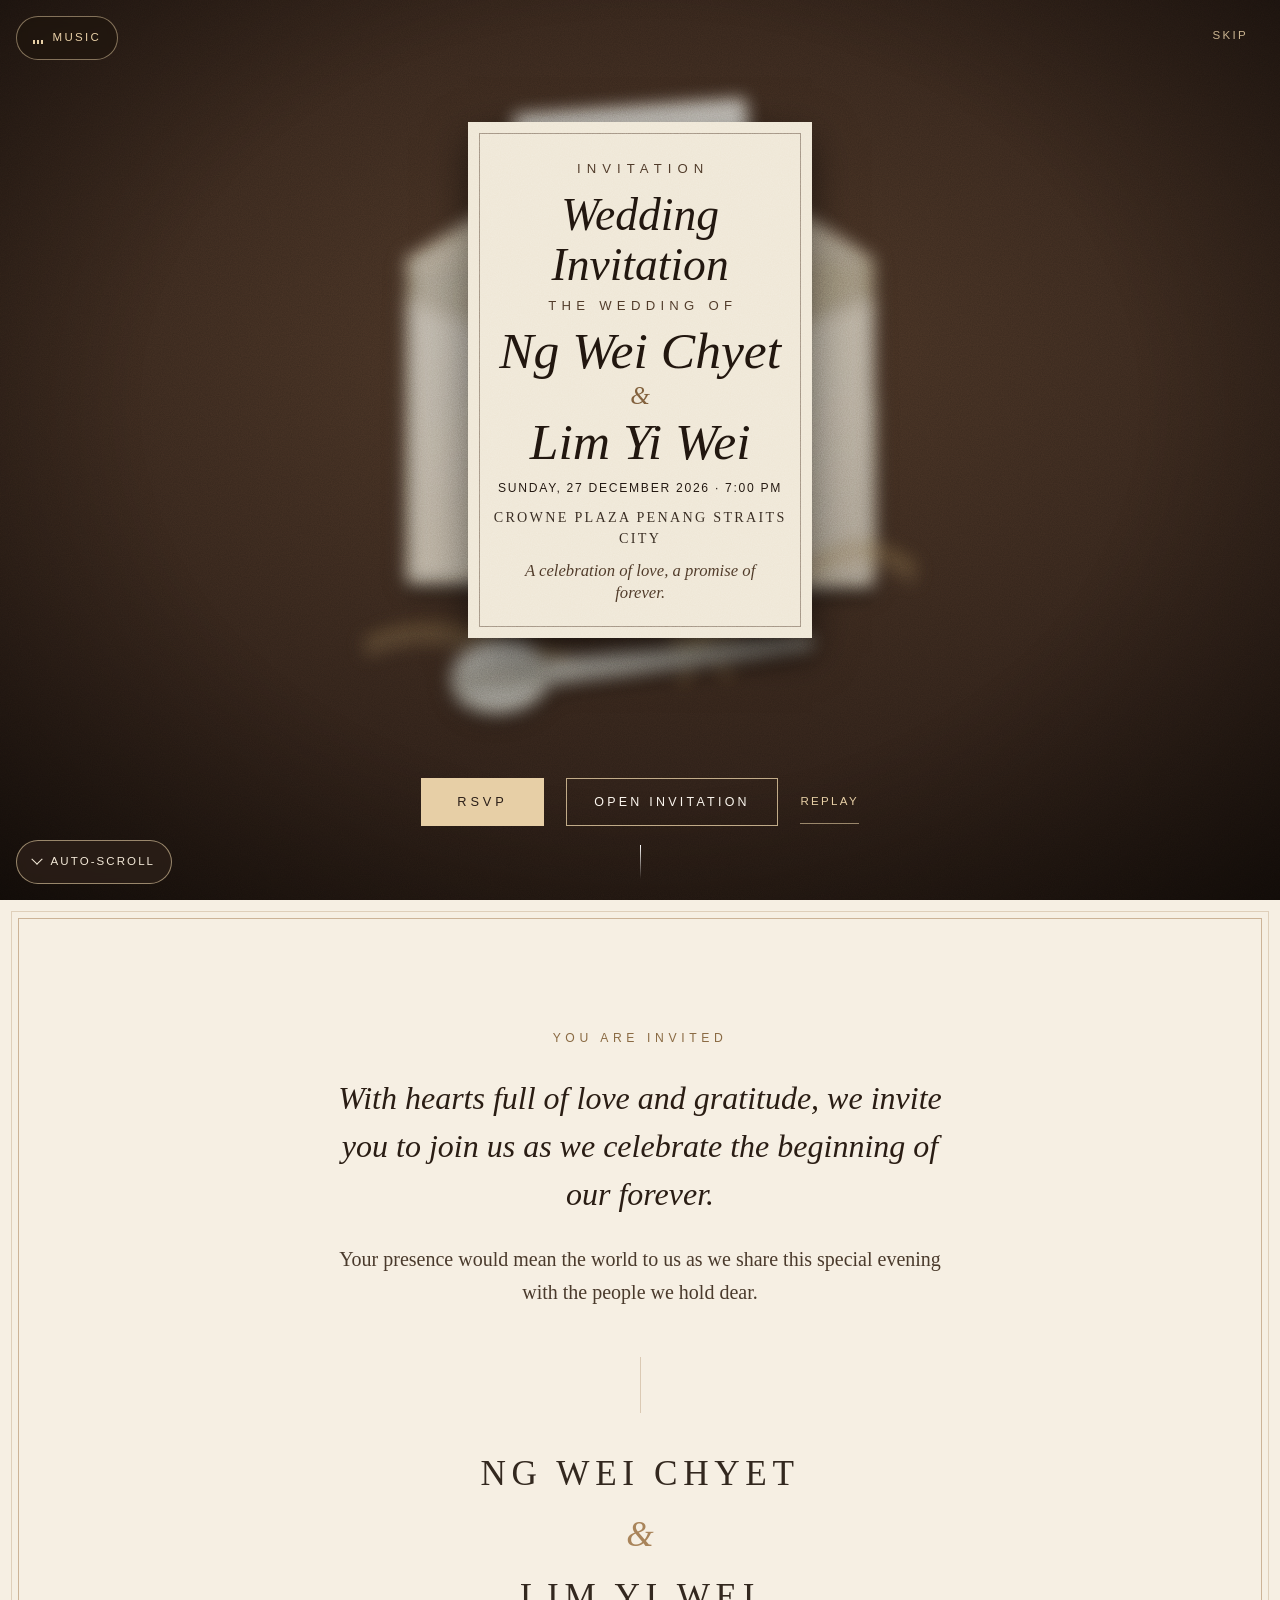
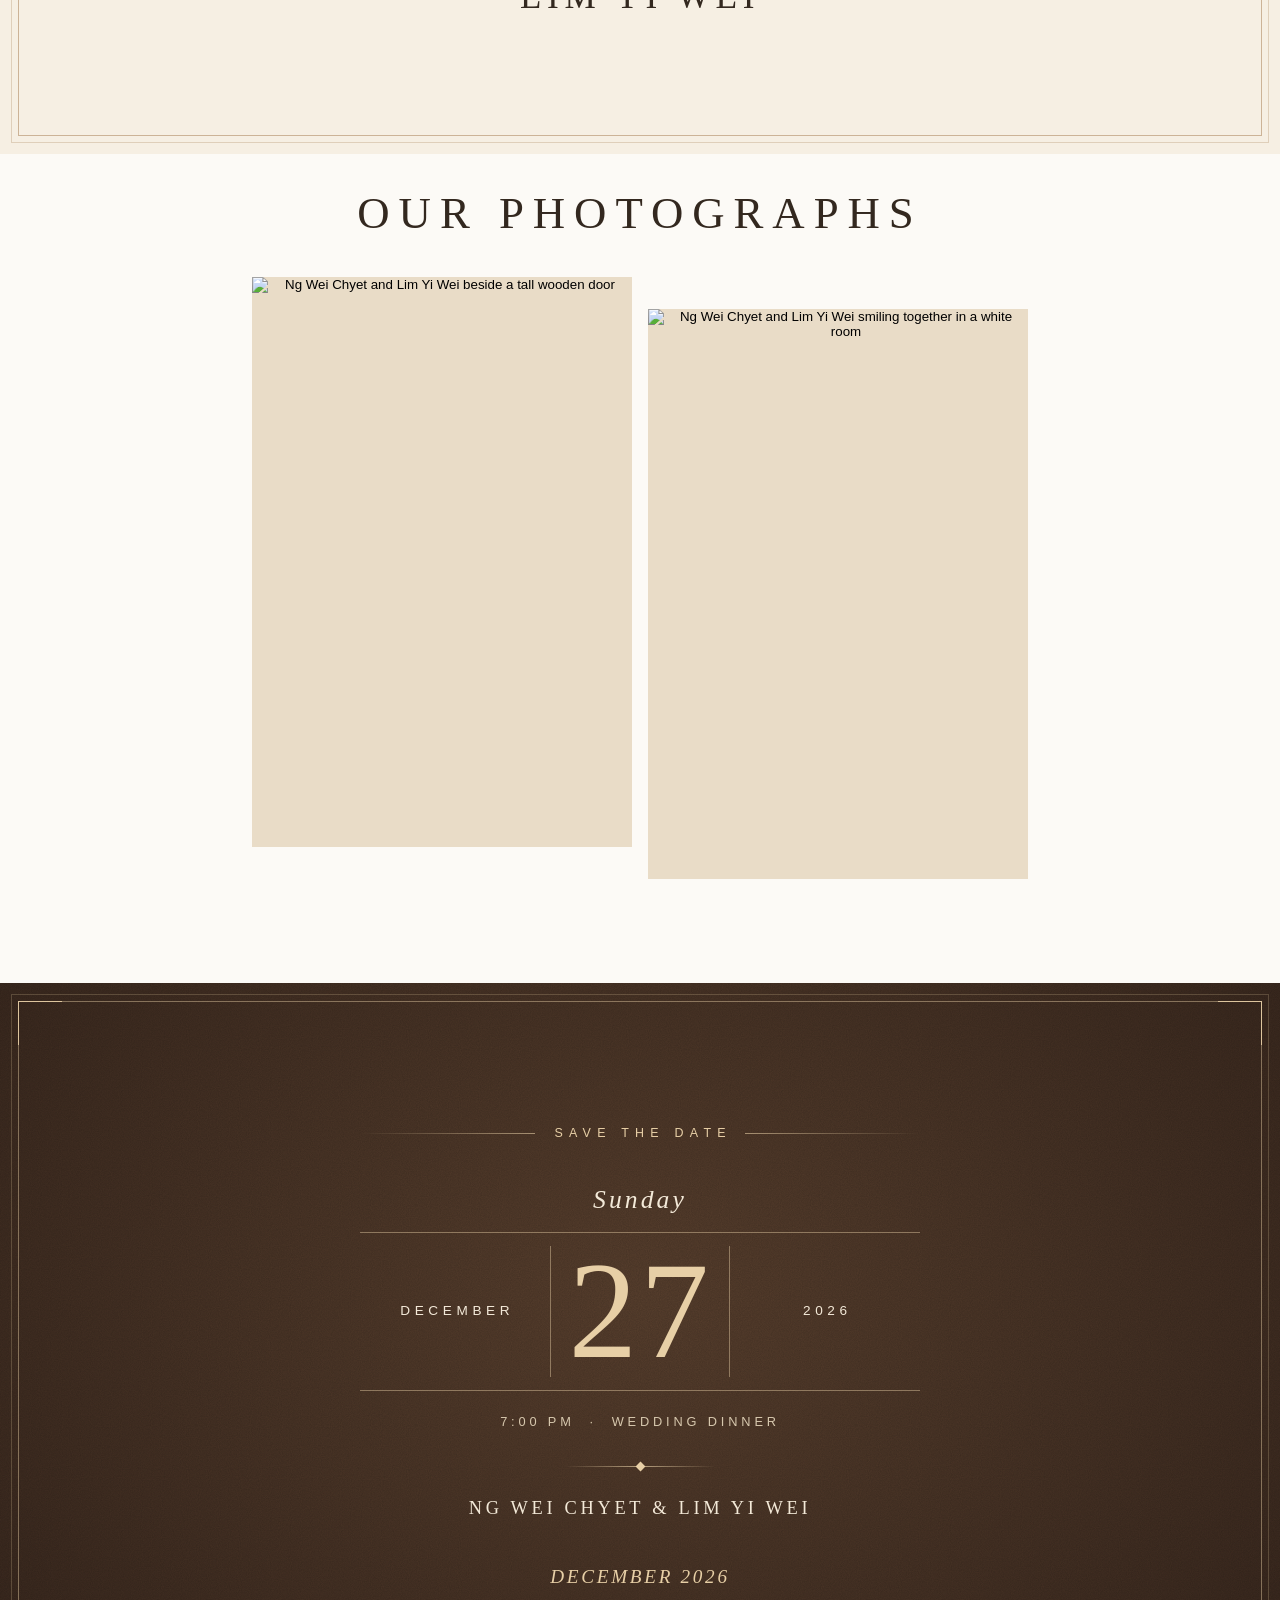
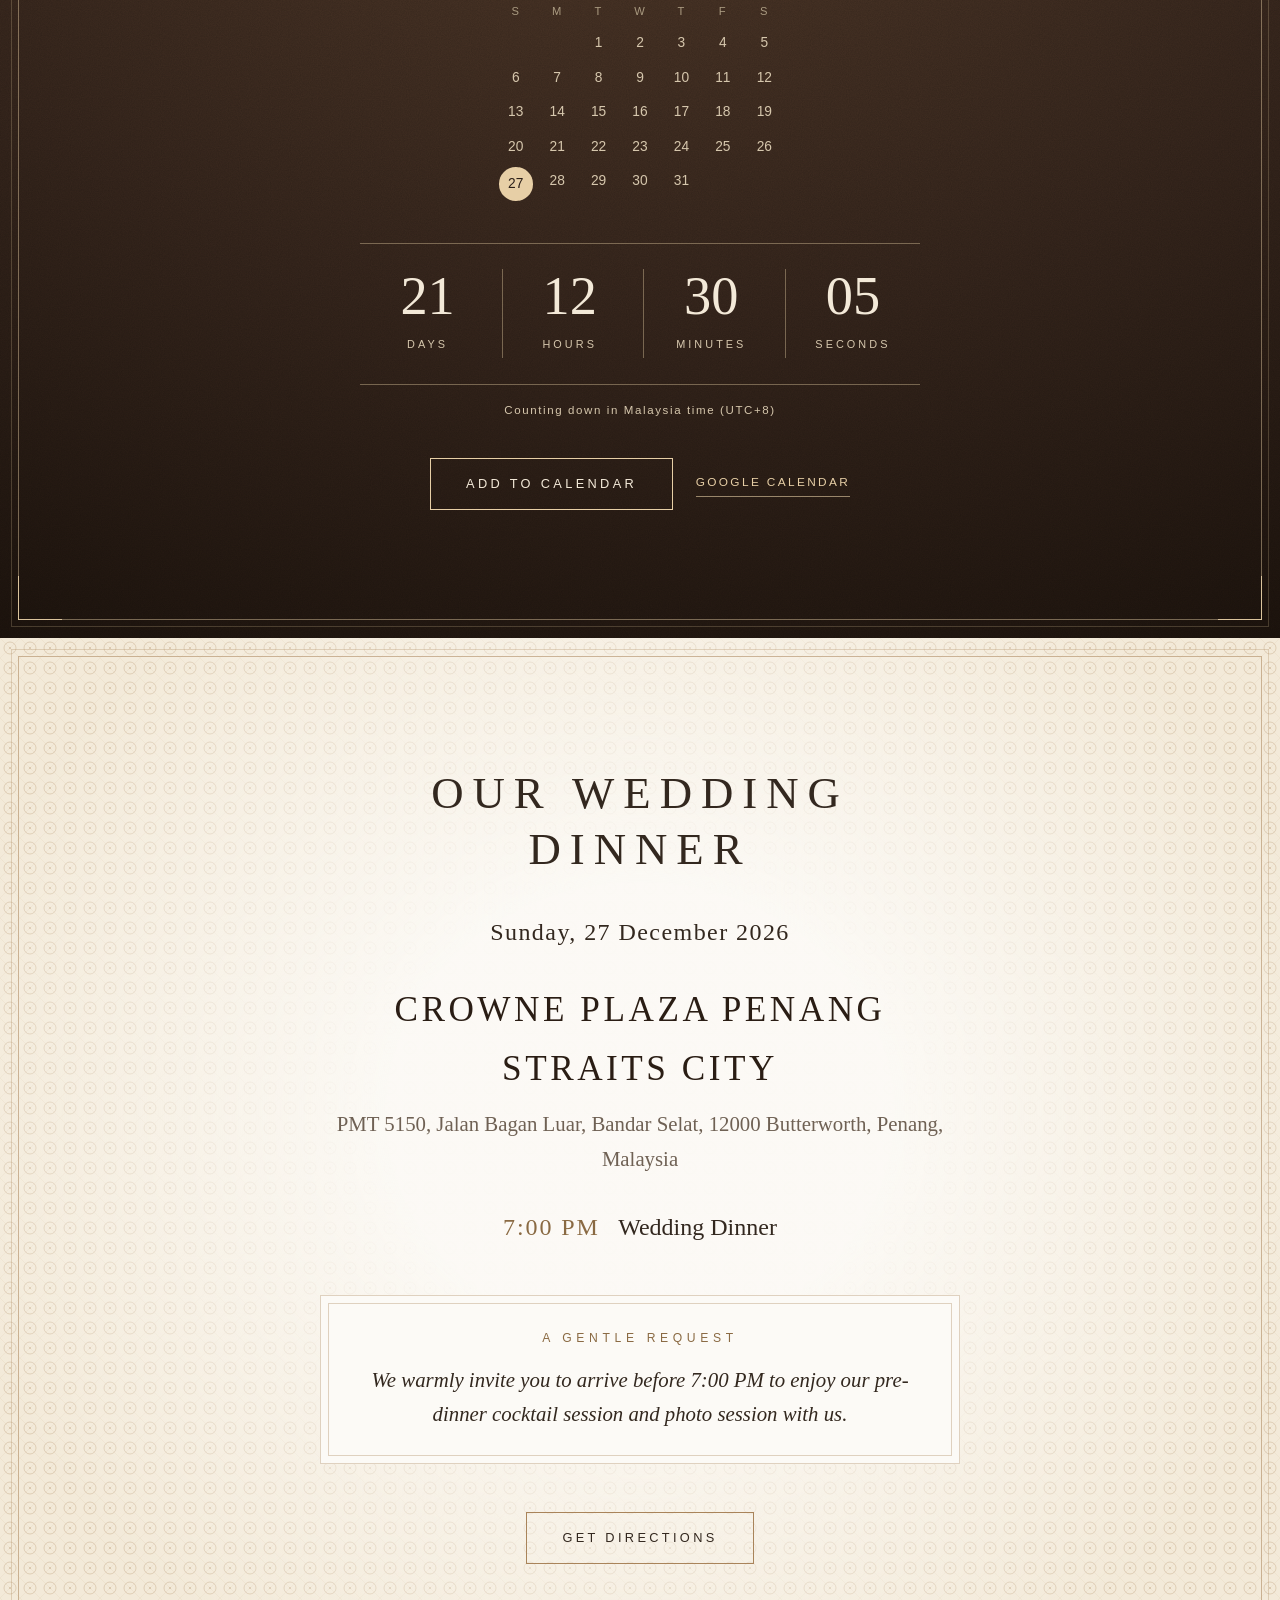
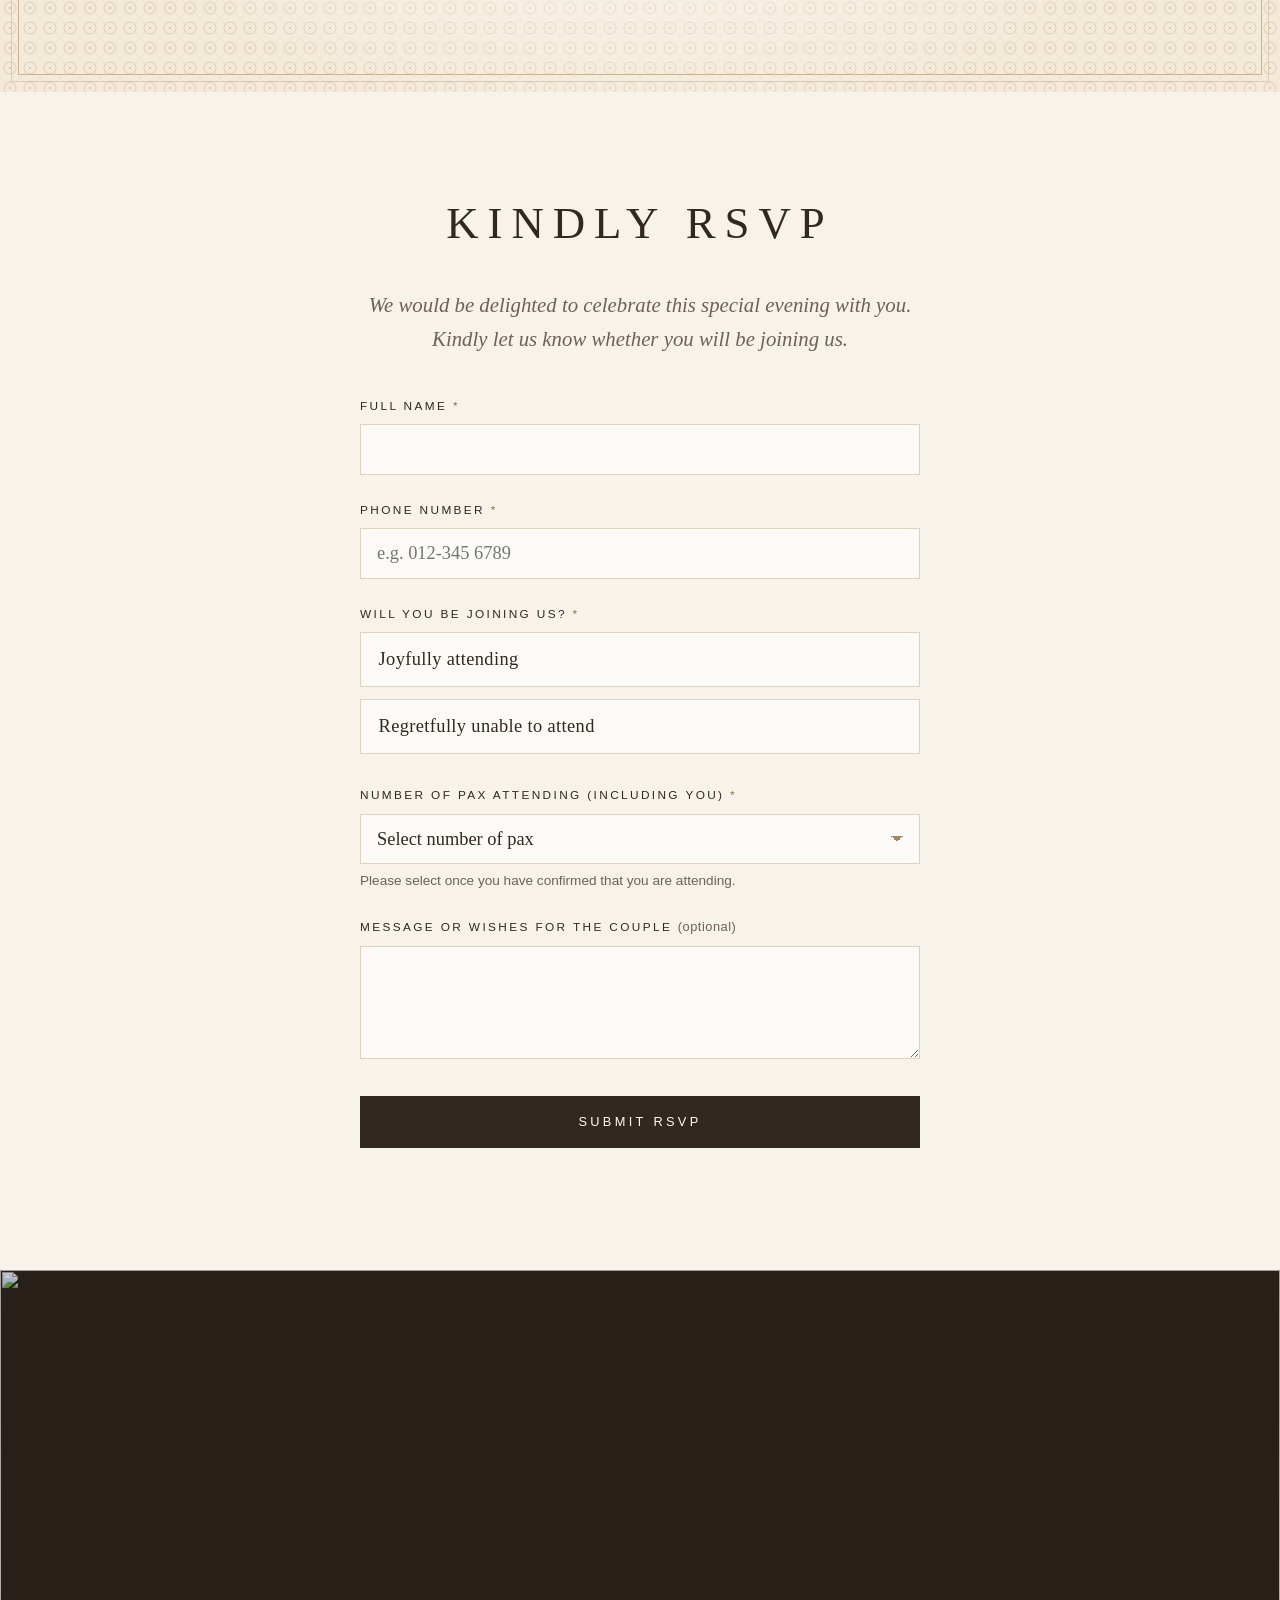
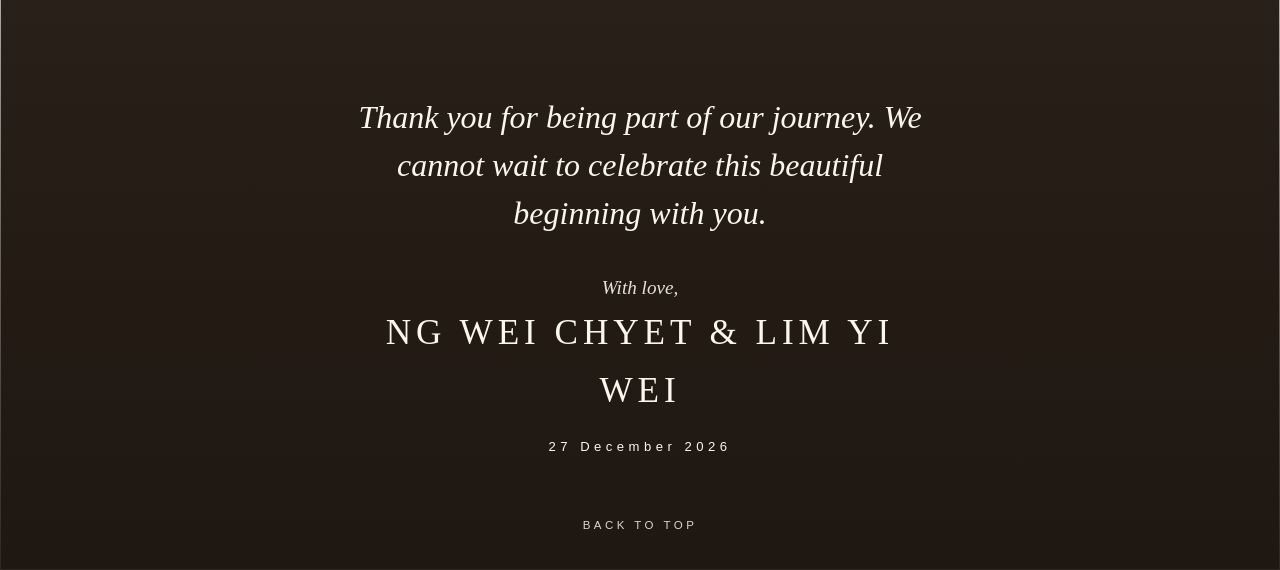
==== index.html @ 3a4105e7 "Add files via upload" ====
<!DOCTYPE html>
<html lang="en-MY">
<head>
<meta charset="utf-8">
<meta name="viewport" content="width=device-width, initial-scale=1, viewport-fit=cover">
<title>The Wedding of Ng Wei Chyet &amp; Lim Yi Wei · 27 December 2026</title>
<meta name="description" content="You are warmly invited to the wedding dinner of Ng Wei Chyet and Lim Yi Wei on Sunday, 27 December 2026 at Crowne Plaza Penang Straits City.">
<meta name="theme-color" content="#2b1f18">
<meta property="og:title" content="The Wedding of Ng Wei Chyet &amp; Lim Yi Wei">
<meta property="og:description" content="Sunday, 27 December 2026 · Crowne Plaza Penang Straits City">
<meta property="og:image" content="assets/photos/couple-01.jpg">
<link rel="preload" href="assets/fonts/cormorant-garamond-latin-300-normal.woff2" as="font" type="font/woff2" crossorigin>
<link rel="stylesheet" href="style.css">
<link rel="preload" as="image" href="assets/photos/couple-01.jpg">
</head>
<body>
<a class="skip" href="#invitation">Skip to invitation</a>

<!-- A · CINEMATIC OPENING: the envelope opens, the photograph appears, then the invitation card -->
<header class="intro" id="top">
  <div class="grain" aria-hidden="true"></div>
  <button type="button" class="music" id="music" aria-pressed="false" aria-label="Play background music"><span class="eq" aria-hidden="true"><i></i><i></i><i></i></span><span class="mlabel">Music</span></button>
  <audio id="bgm" loop preload="none"></audio>
  <a class="skip-intro" href="#invitation">Skip</a>
  <div class="scene" id="scene" role="img" aria-label="An envelope opens to reveal a photograph of the couple, then the wedding invitation card.">
    <div class="back" aria-hidden="true">
      <svg class="svg svg-back" viewBox="0 0 100 177.78" aria-hidden="true"><defs><pattern id="lace" width="3" height="3" patternUnits="userSpaceOnUse"><circle cx="1.5" cy="1.5" r=".78" fill="none" stroke="rgba(110,82,48,.38)" stroke-width=".22"/><circle cx="1.5" cy="1.5" r=".16" fill="rgba(110,82,48,.45)"/><path d="M0 0L3 3M3 0L0 3" stroke="rgba(110,82,48,.14)" stroke-width=".12"/></pattern>
<pattern id="lace2" width="6" height="6" patternUnits="userSpaceOnUse"><path d="M3 .6 L5.4 3 L3 5.4 L.6 3Z" fill="none" stroke="rgba(110,82,48,.3)" stroke-width=".2"/></pattern>
<linearGradient id="silver" x1="0" y1="0" x2="0" y2="1"><stop offset="0" stop-color="#f4f2ec"/><stop offset=".5" stop-color="#9d998e"/><stop offset="1" stop-color="#dcd9cf"/></linearGradient>
<linearGradient id="sheen" x1="0" y1="0" x2="1" y2="1"><stop offset="0" stop-color="#fff" stop-opacity=".28"/><stop offset=".45" stop-color="#fff" stop-opacity="0"/><stop offset="1" stop-color="#3b2a1a" stop-opacity=".16"/></linearGradient>
<filter id="sh" x="-10%" y="-10%" width="120%" height="130%"><feDropShadow dx="0" dy="1.2" stdDeviation="1.2" flood-color="#000" flood-opacity=".45"/></filter>
<filter id="wave" x="-4%" y="-4%" width="108%" height="108%"><feTurbulence type="fractalNoise" baseFrequency=".018 .026" numOctaves="1" seed="4" result="n"><animate attributeName="baseFrequency" dur="11s" values=".018 .026;.026 .018;.018 .026" repeatCount="indefinite"/></feTurbulence><feDisplacementMap in="SourceGraphic" in2="n" scale="1.5" xChannelSelector="R" yChannelSelector="G"/></filter></defs>
<g filter="url(#sh)"><g filter="url(#wave)"><g fill="#c9bba0"><circle cx="7.00" cy="54.00" r="1.45"/><circle cx="9.53" cy="54.00" r="1.45"/><circle cx="12.06" cy="54.00" r="1.45"/><circle cx="14.59" cy="54.00" r="1.45"/><circle cx="17.12" cy="54.00" r="1.45"/><circle cx="19.65" cy="54.00" r="1.45"/><circle cx="22.18" cy="54.00" r="1.45"/><circle cx="24.71" cy="54.00" r="1.45"/><circle cx="27.24" cy="54.00" r="1.45"/><circle cx="29.76" cy="54.00" r="1.45"/><circle cx="32.29" cy="54.00" r="1.45"/><circle cx="34.82" cy="54.00" r="1.45"/><circle cx="37.35" cy="54.00" r="1.45"/><circle cx="39.88" cy="54.00" r="1.45"/><circle cx="42.41" cy="54.00" r="1.45"/><circle cx="44.94" cy="54.00" r="1.45"/><circle cx="47.47" cy="54.00" r="1.45"/><circle cx="50.00" cy="54.00" r="1.45"/><circle cx="52.53" cy="54.00" r="1.45"/><circle cx="55.06" cy="54.00" r="1.45"/><circle cx="57.59" cy="54.00" r="1.45"/><circle cx="60.12" cy="54.00" r="1.45"/><circle cx="62.65" cy="54.00" r="1.45"/><circle cx="65.18" cy="54.00" r="1.45"/><circle cx="67.71" cy="54.00" r="1.45"/><circle cx="70.24" cy="54.00" r="1.45"/><circle cx="72.76" cy="54.00" r="1.45"/><circle cx="75.29" cy="54.00" r="1.45"/><circle cx="77.82" cy="54.00" r="1.45"/><circle cx="80.35" cy="54.00" r="1.45"/><circle cx="82.88" cy="54.00" r="1.45"/><circle cx="85.41" cy="54.00" r="1.45"/><circle cx="87.94" cy="54.00" r="1.45"/><circle cx="90.47" cy="54.00" r="1.45"/><circle cx="93.00" cy="54.00" r="1.45"/><circle cx="93.00" cy="56.50" r="1.45"/><circle cx="93.00" cy="59.00" r="1.45"/><circle cx="93.00" cy="61.50" r="1.45"/><circle cx="93.00" cy="64.00" r="1.45"/><circle cx="93.00" cy="66.50" r="1.45"/><circle cx="93.00" cy="69.00" r="1.45"/><circle cx="93.00" cy="71.50" r="1.45"/><circle cx="93.00" cy="74.00" r="1.45"/><circle cx="93.00" cy="76.50" r="1.45"/><circle cx="93.00" cy="79.00" r="1.45"/><circle cx="93.00" cy="81.50" r="1.45"/><circle cx="93.00" cy="84.00" r="1.45"/><circle cx="93.00" cy="86.50" r="1.45"/><circle cx="93.00" cy="89.00" r="1.45"/><circle cx="93.00" cy="91.50" r="1.45"/><circle cx="93.00" cy="94.00" r="1.45"/><circle cx="93.00" cy="96.50" r="1.45"/><circle cx="93.00" cy="99.00" r="1.45"/><circle cx="93.00" cy="101.50" r="1.45"/><circle cx="93.00" cy="104.00" r="1.45"/><circle cx="93.00" cy="106.50" r="1.45"/><circle cx="93.00" cy="109.00" r="1.45"/><circle cx="93.00" cy="111.50" r="1.45"/><circle cx="93.00" cy="114.00" r="1.45"/><circle cx="90.47" cy="114.00" r="1.45"/><circle cx="87.94" cy="114.00" r="1.45"/><circle cx="85.41" cy="114.00" r="1.45"/><circle cx="82.88" cy="114.00" r="1.45"/><circle cx="80.35" cy="114.00" r="1.45"/><circle cx="77.82" cy="114.00" r="1.45"/><circle cx="75.29" cy="114.00" r="1.45"/><circle cx="72.76" cy="114.00" r="1.45"/><circle cx="70.24" cy="114.00" r="1.45"/><circle cx="67.71" cy="114.00" r="1.45"/><circle cx="65.18" cy="114.00" r="1.45"/><circle cx="62.65" cy="114.00" r="1.45"/><circle cx="60.12" cy="114.00" r="1.45"/><circle cx="57.59" cy="114.00" r="1.45"/><circle cx="55.06" cy="114.00" r="1.45"/><circle cx="52.53" cy="114.00" r="1.45"/><circle cx="50.00" cy="114.00" r="1.45"/><circle cx="47.47" cy="114.00" r="1.45"/><circle cx="44.94" cy="114.00" r="1.45"/><circle cx="42.41" cy="114.00" r="1.45"/><circle cx="39.88" cy="114.00" r="1.45"/><circle cx="37.35" cy="114.00" r="1.45"/><circle cx="34.82" cy="114.00" r="1.45"/><circle cx="32.29" cy="114.00" r="1.45"/><circle cx="29.76" cy="114.00" r="1.45"/><circle cx="27.24" cy="114.00" r="1.45"/><circle cx="24.71" cy="114.00" r="1.45"/><circle cx="22.18" cy="114.00" r="1.45"/><circle cx="19.65" cy="114.00" r="1.45"/><circle cx="17.12" cy="114.00" r="1.45"/><circle cx="14.59" cy="114.00" r="1.45"/><circle cx="12.06" cy="114.00" r="1.45"/><circle cx="9.53" cy="114.00" r="1.45"/><circle cx="7.00" cy="114.00" r="1.45"/><circle cx="7.00" cy="111.50" r="1.45"/><circle cx="7.00" cy="109.00" r="1.45"/><circle cx="7.00" cy="106.50" r="1.45"/><circle cx="7.00" cy="104.00" r="1.45"/><circle cx="7.00" cy="101.50" r="1.45"/><circle cx="7.00" cy="99.00" r="1.45"/><circle cx="7.00" cy="96.50" r="1.45"/><circle cx="7.00" cy="94.00" r="1.45"/><circle cx="7.00" cy="91.50" r="1.45"/><circle cx="7.00" cy="89.00" r="1.45"/><circle cx="7.00" cy="86.50" r="1.45"/><circle cx="7.00" cy="84.00" r="1.45"/><circle cx="7.00" cy="81.50" r="1.45"/><circle cx="7.00" cy="79.00" r="1.45"/><circle cx="7.00" cy="76.50" r="1.45"/><circle cx="7.00" cy="74.00" r="1.45"/><circle cx="7.00" cy="71.50" r="1.45"/><circle cx="7.00" cy="69.00" r="1.45"/><circle cx="7.00" cy="66.50" r="1.45"/><circle cx="7.00" cy="64.00" r="1.45"/><circle cx="7.00" cy="61.50" r="1.45"/><circle cx="7.00" cy="59.00" r="1.45"/><circle cx="7.00" cy="56.50" r="1.45"/></g><polygon points="7,54 93,54 93,114 7,114" fill="#c9bba0"/><polygon points="7,54 93,54 93,114 7,114" fill="url(#lace)"/><polygon points="7,54 93,54 93,114 7,114" fill="url(#lace2)" opacity=".6"/><polygon points="7,54 93,54 93,114 7,114" fill="url(#sheen)"/>
<g class="flap-open"><g fill="#e6d9c2"><circle cx="7.00" cy="54.00" r="1.45"/><circle cx="9.15" cy="52.65" r="1.45"/><circle cx="11.30" cy="51.30" r="1.45"/><circle cx="13.45" cy="49.95" r="1.45"/><circle cx="15.60" cy="48.60" r="1.45"/><circle cx="17.75" cy="47.25" r="1.45"/><circle cx="19.90" cy="45.90" r="1.45"/><circle cx="22.05" cy="44.55" r="1.45"/><circle cx="24.20" cy="43.20" r="1.45"/><circle cx="26.35" cy="41.85" r="1.45"/><circle cx="28.50" cy="40.50" r="1.45"/><circle cx="30.65" cy="39.15" r="1.45"/><circle cx="32.80" cy="37.80" r="1.45"/><circle cx="34.95" cy="36.45" r="1.45"/><circle cx="37.10" cy="35.10" r="1.45"/><circle cx="39.25" cy="33.75" r="1.45"/><circle cx="41.40" cy="32.40" r="1.45"/><circle cx="43.55" cy="31.05" r="1.45"/><circle cx="45.70" cy="29.70" r="1.45"/><circle cx="47.85" cy="28.35" r="1.45"/><circle cx="50.00" cy="27.00" r="1.45"/><circle cx="52.15" cy="28.35" r="1.45"/><circle cx="54.30" cy="29.70" r="1.45"/><circle cx="56.45" cy="31.05" r="1.45"/><circle cx="58.60" cy="32.40" r="1.45"/><circle cx="60.75" cy="33.75" r="1.45"/><circle cx="62.90" cy="35.10" r="1.45"/><circle cx="65.05" cy="36.45" r="1.45"/><circle cx="67.20" cy="37.80" r="1.45"/><circle cx="69.35" cy="39.15" r="1.45"/><circle cx="71.50" cy="40.50" r="1.45"/><circle cx="73.65" cy="41.85" r="1.45"/><circle cx="75.80" cy="43.20" r="1.45"/><circle cx="77.95" cy="44.55" r="1.45"/><circle cx="80.10" cy="45.90" r="1.45"/><circle cx="82.25" cy="47.25" r="1.45"/><circle cx="84.40" cy="48.60" r="1.45"/><circle cx="86.55" cy="49.95" r="1.45"/><circle cx="88.70" cy="51.30" r="1.45"/><circle cx="90.85" cy="52.65" r="1.45"/></g><polygon points="7,54 50,27 93,54" fill="#e6d9c2"/><polygon points="7,54 50,27 93,54" fill="url(#lace)"/><polygon points="7,54 50,27 93,54" fill="url(#lace2)" opacity=".6"/><polygon points="7,54 50,27 93,54" fill="url(#sheen)"/></g></g></g></svg>
      <figure class="polaroid"><img id="introPhoto" src="assets/photos/couple-01.jpg" alt="" fetchpriority="high"></figure>
      <svg class="svg svg-front" viewBox="0 0 100 177.78" aria-hidden="true">
<g filter="url(#sh)"><g filter="url(#wave)"><g fill="#efe4d1"><circle cx="7.00" cy="62.40" r="1.45"/><circle cx="9.39" cy="63.32" r="1.45"/><circle cx="11.78" cy="64.24" r="1.45"/><circle cx="14.17" cy="65.17" r="1.45"/><circle cx="16.56" cy="66.09" r="1.45"/><circle cx="18.94" cy="67.01" r="1.45"/><circle cx="21.33" cy="67.93" r="1.45"/><circle cx="23.72" cy="68.86" r="1.45"/><circle cx="26.11" cy="69.78" r="1.45"/><circle cx="28.50" cy="70.70" r="1.45"/><circle cx="30.89" cy="71.62" r="1.45"/><circle cx="33.28" cy="72.54" r="1.45"/><circle cx="35.67" cy="73.47" r="1.45"/><circle cx="38.06" cy="74.39" r="1.45"/><circle cx="40.44" cy="75.31" r="1.45"/><circle cx="42.83" cy="76.23" r="1.45"/><circle cx="45.22" cy="77.16" r="1.45"/><circle cx="47.61" cy="78.08" r="1.45"/><circle cx="50.00" cy="79.00" r="1.45"/><circle cx="52.39" cy="78.08" r="1.45"/><circle cx="54.78" cy="77.16" r="1.45"/><circle cx="57.17" cy="76.23" r="1.45"/><circle cx="59.56" cy="75.31" r="1.45"/><circle cx="61.94" cy="74.39" r="1.45"/><circle cx="64.33" cy="73.47" r="1.45"/><circle cx="66.72" cy="72.54" r="1.45"/><circle cx="69.11" cy="71.62" r="1.45"/><circle cx="71.50" cy="70.70" r="1.45"/><circle cx="73.89" cy="69.78" r="1.45"/><circle cx="76.28" cy="68.86" r="1.45"/><circle cx="78.67" cy="67.93" r="1.45"/><circle cx="81.06" cy="67.01" r="1.45"/><circle cx="83.44" cy="66.09" r="1.45"/><circle cx="85.83" cy="65.17" r="1.45"/><circle cx="88.22" cy="64.24" r="1.45"/><circle cx="90.61" cy="63.32" r="1.45"/><circle cx="93.00" cy="62.40" r="1.45"/><circle cx="93.00" cy="64.86" r="1.45"/><circle cx="93.00" cy="67.31" r="1.45"/><circle cx="93.00" cy="69.77" r="1.45"/><circle cx="93.00" cy="72.23" r="1.45"/><circle cx="93.00" cy="74.69" r="1.45"/><circle cx="93.00" cy="77.14" r="1.45"/><circle cx="93.00" cy="79.60" r="1.45"/><circle cx="93.00" cy="82.06" r="1.45"/><circle cx="93.00" cy="84.51" r="1.45"/><circle cx="93.00" cy="86.97" r="1.45"/><circle cx="93.00" cy="89.43" r="1.45"/><circle cx="93.00" cy="91.89" r="1.45"/><circle cx="93.00" cy="94.34" r="1.45"/><circle cx="93.00" cy="96.80" r="1.45"/><circle cx="93.00" cy="99.26" r="1.45"/><circle cx="93.00" cy="101.71" r="1.45"/><circle cx="93.00" cy="104.17" r="1.45"/><circle cx="93.00" cy="106.63" r="1.45"/><circle cx="93.00" cy="109.09" r="1.45"/><circle cx="93.00" cy="111.54" r="1.45"/><circle cx="93.00" cy="114.00" r="1.45"/><circle cx="90.47" cy="114.00" r="1.45"/><circle cx="87.94" cy="114.00" r="1.45"/><circle cx="85.41" cy="114.00" r="1.45"/><circle cx="82.88" cy="114.00" r="1.45"/><circle cx="80.35" cy="114.00" r="1.45"/><circle cx="77.82" cy="114.00" r="1.45"/><circle cx="75.29" cy="114.00" r="1.45"/><circle cx="72.76" cy="114.00" r="1.45"/><circle cx="70.24" cy="114.00" r="1.45"/><circle cx="67.71" cy="114.00" r="1.45"/><circle cx="65.18" cy="114.00" r="1.45"/><circle cx="62.65" cy="114.00" r="1.45"/><circle cx="60.12" cy="114.00" r="1.45"/><circle cx="57.59" cy="114.00" r="1.45"/><circle cx="55.06" cy="114.00" r="1.45"/><circle cx="52.53" cy="114.00" r="1.45"/><circle cx="50.00" cy="114.00" r="1.45"/><circle cx="47.47" cy="114.00" r="1.45"/><circle cx="44.94" cy="114.00" r="1.45"/><circle cx="42.41" cy="114.00" r="1.45"/><circle cx="39.88" cy="114.00" r="1.45"/><circle cx="37.35" cy="114.00" r="1.45"/><circle cx="34.82" cy="114.00" r="1.45"/><circle cx="32.29" cy="114.00" r="1.45"/><circle cx="29.76" cy="114.00" r="1.45"/><circle cx="27.24" cy="114.00" r="1.45"/><circle cx="24.71" cy="114.00" r="1.45"/><circle cx="22.18" cy="114.00" r="1.45"/><circle cx="19.65" cy="114.00" r="1.45"/><circle cx="17.12" cy="114.00" r="1.45"/><circle cx="14.59" cy="114.00" r="1.45"/><circle cx="12.06" cy="114.00" r="1.45"/><circle cx="9.53" cy="114.00" r="1.45"/><circle cx="7.00" cy="114.00" r="1.45"/><circle cx="7.00" cy="111.54" r="1.45"/><circle cx="7.00" cy="109.09" r="1.45"/><circle cx="7.00" cy="106.63" r="1.45"/><circle cx="7.00" cy="104.17" r="1.45"/><circle cx="7.00" cy="101.71" r="1.45"/><circle cx="7.00" cy="99.26" r="1.45"/><circle cx="7.00" cy="96.80" r="1.45"/><circle cx="7.00" cy="94.34" r="1.45"/><circle cx="7.00" cy="91.89" r="1.45"/><circle cx="7.00" cy="89.43" r="1.45"/><circle cx="7.00" cy="86.97" r="1.45"/><circle cx="7.00" cy="84.51" r="1.45"/><circle cx="7.00" cy="82.06" r="1.45"/><circle cx="7.00" cy="79.60" r="1.45"/><circle cx="7.00" cy="77.14" r="1.45"/><circle cx="7.00" cy="74.69" r="1.45"/><circle cx="7.00" cy="72.23" r="1.45"/><circle cx="7.00" cy="69.77" r="1.45"/><circle cx="7.00" cy="67.31" r="1.45"/><circle cx="7.00" cy="64.86" r="1.45"/></g><polygon points="7,62.4 50,79 93,62.4 93,114 7,114" fill="#efe4d1"/><polygon points="7,62.4 50,79 93,62.4 93,114 7,114" fill="url(#lace)"/><polygon points="7,62.4 50,79 93,62.4 93,114 7,114" fill="url(#lace2)" opacity=".6"/><polygon points="7,62.4 50,79 93,62.4 93,114 7,114" fill="url(#sheen)"/>
<path d="M7 62.4 L50 79 L93 62.4" fill="none" stroke="rgba(110,82,48,.35)" stroke-width=".25"/></g></g>
<path d="M-2 126 C 20 116, 38 140, 62 124 S 92 104, 102 112" fill="none" stroke="#a88a58" stroke-width=".9" stroke-linecap="round"/>
<path d="M-2 128.2 C 20 118.4, 38 142.4, 62 126.4 S 92 106.4, 102 114.4" fill="none" stroke="#c4a674" stroke-width=".5" stroke-linecap="round"/>
<g stroke="#a88a58" stroke-width=".7" fill="none" stroke-linecap="round"><path d="M62 124 C 56 118, 54 128, 62 126"/><path d="M62 125 C 68 119, 70 129, 62 127"/><path d="M62 126 L58 134 M62 126 L67 133"/></g>
<g transform="translate(12 133) rotate(-7)" filter="url(#sh)">
<path d="M12 -1.2 C 26 -1.4 44 -.4 70 .5 C 71.6 .6 71.6 2.6 70 2.7 C 44 3.3 26 3.6 12 3.4Z" fill="url(#silver)"/>
<path d="M2 1.2 C 2 -6 14 -8.4 19 -3 C 21.5 -.4 21.5 3.2 19 5.2 C 14 9.8 2 8 2 1.2Z" fill="url(#silver)" stroke="#8d897e" stroke-width=".25"/>
<g stroke="#8d897e" stroke-width=".22" fill="none"><path d="M18.5 1.2 L5 -4.2"/><path d="M18.5 1.2 L4 -.6"/><path d="M18.5 1.2 L4 3.4"/><path d="M18.5 1.2 L5.2 6.4"/><path d="M18.5 1.2 L9 8"/><path d="M18.5 1.2 L9 -6.6"/></g></g>
<g class="flap-front" filter="url(#sh)"><g filter="url(#wave)"><g fill="#eadfca"><circle cx="7.00" cy="54.00" r="1.45"/><circle cx="9.15" cy="55.35" r="1.45"/><circle cx="11.30" cy="56.70" r="1.45"/><circle cx="13.45" cy="58.05" r="1.45"/><circle cx="15.60" cy="59.40" r="1.45"/><circle cx="17.75" cy="60.75" r="1.45"/><circle cx="19.90" cy="62.10" r="1.45"/><circle cx="22.05" cy="63.45" r="1.45"/><circle cx="24.20" cy="64.80" r="1.45"/><circle cx="26.35" cy="66.15" r="1.45"/><circle cx="28.50" cy="67.50" r="1.45"/><circle cx="30.65" cy="68.85" r="1.45"/><circle cx="32.80" cy="70.20" r="1.45"/><circle cx="34.95" cy="71.55" r="1.45"/><circle cx="37.10" cy="72.90" r="1.45"/><circle cx="39.25" cy="74.25" r="1.45"/><circle cx="41.40" cy="75.60" r="1.45"/><circle cx="43.55" cy="76.95" r="1.45"/><circle cx="45.70" cy="78.30" r="1.45"/><circle cx="47.85" cy="79.65" r="1.45"/><circle cx="50.00" cy="81.00" r="1.45"/><circle cx="52.15" cy="79.65" r="1.45"/><circle cx="54.30" cy="78.30" r="1.45"/><circle cx="56.45" cy="76.95" r="1.45"/><circle cx="58.60" cy="75.60" r="1.45"/><circle cx="60.75" cy="74.25" r="1.45"/><circle cx="62.90" cy="72.90" r="1.45"/><circle cx="65.05" cy="71.55" r="1.45"/><circle cx="67.20" cy="70.20" r="1.45"/><circle cx="69.35" cy="68.85" r="1.45"/><circle cx="71.50" cy="67.50" r="1.45"/><circle cx="73.65" cy="66.15" r="1.45"/><circle cx="75.80" cy="64.80" r="1.45"/><circle cx="77.95" cy="63.45" r="1.45"/><circle cx="80.10" cy="62.10" r="1.45"/><circle cx="82.25" cy="60.75" r="1.45"/><circle cx="84.40" cy="59.40" r="1.45"/><circle cx="86.55" cy="58.05" r="1.45"/><circle cx="88.70" cy="56.70" r="1.45"/><circle cx="90.85" cy="55.35" r="1.45"/></g><polygon points="7,54 50,81 93,54" fill="#eadfca"/><polygon points="7,54 50,81 93,54" fill="url(#lace)"/><polygon points="7,54 50,81 93,54" fill="url(#lace2)" opacity=".6"/><polygon points="7,54 50,81 93,54" fill="url(#sheen)"/></g></g></svg>
    </div>
    <article class="card">
      <p class="c-top">Invitation</p>
      <h1 class="c-title">Wedding Invitation</h1>
      <p class="c-of">The wedding of</p>
      <p class="c-names"><span data-bind="groom">Ng Wei Chyet</span><em>&amp;</em><span data-bind="bride">Lim Yi Wei</span></p>
      <p class="c-date"><span data-bind="dateLine">Sunday, 27 December 2026 · 7:00 PM</span></p>
      <p class="c-venue"><span data-bind="venue">Crowne Plaza Penang Straits City</span></p>
      <p class="c-foot">A celebration of love, a promise of forever.</p>
    </article>
  </div>
  <div class="intro-ui" id="introUi">
    <a class="rsvp-btn" href="#rsvp">RSVP</a>
    <a class="open" href="#invitation">Open invitation</a>
    <button type="button" class="replay" id="replay">Replay</button>
  </div>
  <a class="scroll" href="#invitation" aria-label="Scroll to the invitation"><i></i></a>
</header>

<main>
<!-- B · INVITATION -->
<section class="sec invite reveal" id="invitation">
  <p class="mini">You are invited</p>
  <p class="lead">With hearts full of love and gratitude, we invite you to join us as we celebrate the beginning of our forever.</p>
  <p class="body">Your presence would mean the world to us as we share this special evening with the people we hold dear.</p>
  <div class="sig">
    <span data-bind="groom">Ng Wei Chyet</span>
    <b>&amp;</b>
    <span data-bind="bride">Lim Yi Wei</span>
  </div>
</section>

<!-- C · PHOTOGRAPHS -->
<section class="sec gallery-sec" id="photographs" aria-labelledby="gTitle">
  <h2 id="gTitle" class="h2 reveal">Our photographs</h2>
  <div class="gallery" id="gallery"></div>
</section>

<!-- D · SAVE THE DATE -->
<section class="sec save reveal" id="save-the-date" aria-labelledby="sTitle">
  <span class="corner tl" aria-hidden="true"></span><span class="corner tr" aria-hidden="true"></span><span class="corner bl" aria-hidden="true"></span><span class="corner br" aria-hidden="true"></span>
  <h2 id="sTitle" class="std-title"><span>Save the date</span></h2>
  <p class="std-day">Sunday</p>
  <div class="std-date">
    <span class="std-m">December</span>
    <b class="std-d">27</b>
    <span class="std-y">2026</span>
  </div>
  <p class="std-time">7:00 PM &nbsp;·&nbsp; Wedding Dinner</p>
  <div class="orn" aria-hidden="true"><i></i></div>
  <p class="couple"><span data-bind="groomUpper">Ng Wei Chyet</span> &amp; <span data-bind="brideUpper">Lim Yi Wei</span></p>
  <div class="cal" id="miniCal" aria-hidden="true"></div>
  <div class="count" id="countdown" role="timer" aria-live="off" aria-label="Countdown to the wedding">
    <div><b id="cd-d">--</b><span>Days</span></div>
    <div><b id="cd-h">--</b><span>Hours</span></div>
    <div><b id="cd-m">--</b><span>Minutes</span></div>
    <div><b id="cd-s">--</b><span>Seconds</span></div>
  </div>
  <p class="count-note" id="cdNote">Counting down in Malaysia time (UTC+8)</p>
  <div class="btns">
    <button type="button" class="btn" id="calIcs">Add to Calendar</button>
    <a class="link" id="calGoogle" target="_blank" rel="noopener">Google Calendar</a>
  </div>
</section>

<!-- E · EVENT DETAILS -->
<section class="sec details reveal" id="details" aria-labelledby="dTitle">
  <h2 id="dTitle" class="h2">Our wedding dinner</h2>
  <p class="d-date">Sunday, 27 December 2026</p>
  <p class="d-venue" data-bind="venue">Crowne Plaza Penang Straits City</p>
  <p class="d-addr" data-bind="address">PMT 5150, Jalan Bagan Luar, Bandar Selat, 12000 Butterworth, Penang, Malaysia.</p>
  <p class="d-time"><b>7:00 PM</b> Wedding Dinner</p>
  <aside class="arrive">
    <p class="mini">A gentle request</p>
    <p>We warmly invite you to arrive before 7:00 PM to enjoy our pre-dinner cocktail session and photo session with us.</p>
  </aside>
  <a class="btn" id="dirBtn" target="_blank" rel="noopener">Get Directions</a>
</section>

<!-- F · RSVP -->
<section class="sec rsvp" id="rsvp" aria-labelledby="rTitle">
  <div class="reveal">
    <h2 id="rTitle" class="h2">Kindly RSVP</h2>
    <p class="r-intro">We would be delighted to celebrate this special evening with you. Kindly let us know whether you will be joining us.</p>
  </div>

  <form id="rsvpForm" class="form reveal" novalidate autocomplete="on">
    <div class="field">
      <label for="name">Full name <i>*</i></label>
      <input id="name" name="name" type="text" autocomplete="name" maxlength="100" required>
      <p class="err" data-err="name"></p>
    </div>
    <div class="field">
      <label for="phone">Phone number <i>*</i></label>
      <input id="phone" name="phone" type="tel" inputmode="tel" autocomplete="tel" maxlength="20" placeholder="e.g. 012-345 6789" required>
      <p class="err" data-err="phone"></p>
    </div>

    <fieldset class="field">
      <legend>Will you be joining us? <i>*</i></legend>
      <div class="choices">
        <label class="choice"><input type="radio" name="attending" value="Yes" required><span>Joyfully attending</span></label>
        <label class="choice"><input type="radio" name="attending" value="No"><span>Regretfully unable to attend</span></label>
      </div>
      <p class="err" data-err="attending"></p>
    </fieldset>

    <div class="field" id="paxWrap">
      <label for="guests">Number of pax attending (including you) <i>*</i></label>
      <select id="guests" name="guests"></select>
      <p class="hint" id="paxHint">Please select once you have confirmed that you are attending.</p>
      <p class="err" data-err="guests"></p>
    </div>

    <div id="yesFields" hidden>
      <div class="field" id="companionsWrap" hidden>
        <label for="companions">Names of accompanying guests <i>*</i></label>
        <textarea id="companions" name="companions" rows="3" maxlength="500" placeholder="One name per line"></textarea>
        <p class="err" data-err="companions"></p>
      </div>
      <div class="field">
        <label for="diet">Dietary requirements <small>(optional)</small></label>
        <input id="diet" name="diet" type="text" maxlength="200">
      </div>
    </div>

    <div class="field">
      <label for="message">Message or wishes for the couple <small>(optional)</small></label>
      <textarea id="message" name="message" rows="4" maxlength="800"></textarea>
    </div>

    <!-- spam trap: humans never see this -->
    <div class="hp" aria-hidden="true"><label>Leave empty <input type="text" name="website" tabindex="-1" autocomplete="off"></label></div>

    <button type="submit" class="btn solid" id="submitBtn"><span class="lbl">Submit RSVP</span><span class="spin" aria-hidden="true"></span></button>
    <p class="status" id="formStatus" role="alert"></p>
  </form>

  <div class="thanks" id="thanks" tabindex="-1" hidden>
    <p class="mini">Thank you</p>
    <p class="lead" id="thanksMsg"></p>
    <button type="button" class="link" id="another">Send another response</button>
  </div>
</section>
</main>

<!-- G · CLOSING -->
<footer class="closing" id="closing">
  <img class="closing-img" id="closingImg" src="assets/photos/couple-01.jpg" alt="" loading="lazy">
  <div class="hero-shade"></div>
  <div class="closing-text reveal">
    <p class="lead">Thank you for being part of our journey. We cannot wait to celebrate this beautiful beginning with you.</p>
    <p class="love">With love,</p>
    <p class="cnames"><span data-bind="groom">Ng Wei Chyet</span> &amp; <span data-bind="bride">Lim Yi Wei</span></p>
    <p class="cdate">27 December 2026</p>
  </div>
  <a href="#top" class="totop" id="toTop" aria-label="Back to top">Back to top</a>
</footer>

<button type="button" class="auto" id="auto" aria-pressed="false" aria-label="Start slow auto-scroll"><span class="aico" aria-hidden="true"></span><span class="alabel">Auto-scroll</span></button>

<a class="fab" id="fab" href="#rsvp">RSVP</a>

<dialog id="lightbox" aria-label="Photograph viewer">
  <button type="button" class="lb-close" aria-label="Close">Close</button>
  <button type="button" class="lb-nav prev" aria-label="Previous photograph">‹</button>
  <img id="lbImg" alt="">
  <button type="button" class="lb-nav next" aria-label="Next photograph">›</button>
</dialog>

<script src="config.js"></script>
<script src="script.js"></script>
</body>
</html>
---- style.css ----
@font-face{font-family:"Pinyon Script";font-style:normal;font-weight:400;font-display:swap;src:url(assets/fonts/pinyon-script-latin-400-normal.woff2) format("woff2")}
@font-face{font-family:"Cormorant Garamond";font-style:normal;font-weight:300;font-display:swap;src:url(assets/fonts/cormorant-garamond-latin-300-normal.woff2) format("woff2")}
@font-face{font-family:"Cormorant Garamond";font-style:normal;font-weight:400;font-display:swap;src:url(assets/fonts/cormorant-garamond-latin-400-normal.woff2) format("woff2")}
@font-face{font-family:"Cormorant Garamond";font-style:normal;font-weight:500;font-display:swap;src:url(assets/fonts/cormorant-garamond-latin-500-normal.woff2) format("woff2")}
@font-face{font-family:"Cormorant Garamond";font-style:italic;font-weight:300;font-display:swap;src:url(assets/fonts/cormorant-garamond-latin-300-italic.woff2) format("woff2")}
@font-face{font-family:"Cormorant Garamond";font-style:italic;font-weight:400;font-display:swap;src:url(assets/fonts/cormorant-garamond-latin-400-italic.woff2) format("woff2")}
@font-face{font-family:"Jost";font-style:normal;font-weight:300;font-display:swap;src:url(assets/fonts/jost-latin-300-normal.woff2) format("woff2")}
@font-face{font-family:"Jost";font-style:normal;font-weight:400;font-display:swap;src:url(assets/fonts/jost-latin-400-normal.woff2) format("woff2")}
:root{
  --ivory:#f7f2ea; --warm:#fcfaf6; --champagne:#e9dcc7; --gold:#a9845a; --gold-d:#8a6a43;
  --umber:#33281f; --muted:#6f6154; --line:rgba(169,132,90,.35);
  --serif:"Cormorant Garamond","Cormorant",Georgia,"Times New Roman",serif;
  --sans:"Jost","Helvetica Neue",Arial,sans-serif;
}
*{box-sizing:border-box;margin:0;padding:0}
[hidden]{display:none!important}
html{scroll-behavior:smooth;-webkit-text-size-adjust:100%}
body{background:var(--warm);color:var(--umber);font-family:var(--serif);font-size:1.2rem;line-height:1.65;overflow-x:hidden}
img{display:block;max-width:100%}
a{color:inherit}
:focus-visible{outline:2px solid var(--gold);outline-offset:3px}
.skip{position:absolute;left:-999px;top:0;background:#fff;padding:.6rem 1rem;z-index:99}
.skip:focus{left:8px;top:8px}

/* ---------- OPENING ENVELOPE ---------- */
.intro{position:relative;height:100vh;height:100svh;min-height:520px;background:radial-gradient(120% 90% at 50% 38%,#4a3526 0%,#2e2018 55%,#150e09 100%);color:#fbf6ee;overflow:hidden;display:grid;place-items:center}
.scene{position:relative;aspect-ratio:9/16;height:min(100svh,177.78vw);container-type:size;opacity:0}
.intro.play .scene{animation:fadein 1s ease forwards}
@keyframes fadein{to{opacity:1}}
.back,.card{position:absolute;inset:0}
.back{filter:blur(0);transform-origin:50% 60%}
.polaroid{transform:translateY(14cqw);position:absolute;left:30cqw;top:40cqw;width:40cqw;margin:0;padding:2.4cqw 2.4cqw 8cqw;background:#f7f2e8;box-shadow:0 2cqw 4cqw rgba(0,0,0,.35)}
.polaroid img{width:100%;aspect-ratio:4/5;object-fit:cover;display:block}
.svg{position:absolute;inset:0;width:100%;height:100%;overflow:visible}
.intro.play .polaroid{animation:lift 2.3s cubic-bezier(.3,.6,.2,1) 2.3s forwards}
@keyframes lift{to{transform:translate(0,-13cqw) rotate(-4deg) scale(1.1)}}
.intro.play .back{animation:recede 1.4s ease 5.7s forwards}
@keyframes recede{to{filter:blur(1.6cqw) brightness(.8);transform:scale(1.04)}}

.card{inset:auto;left:16cqw;top:24cqw;width:68cqw;height:102cqw;background:#efe7d6;color:#2e2118;box-shadow:0 3cqw 8cqw rgba(0,0,0,.55);
  display:flex;flex-direction:column;align-items:center;justify-content:space-between;text-align:center;padding:8cqw 5cqw 6.5cqw;opacity:0;transform:translateY(70cqw)}
.card::before{content:"";position:absolute;inset:2.2cqw;border:.25cqw solid rgba(70,48,30,.45);pointer-events:none}
.intro.play .card{animation:cardin 1.5s cubic-bezier(.25,.7,.2,1) 5.5s forwards}
@keyframes cardin{to{opacity:1;transform:none}}
.card>*{opacity:0}
.intro.play .card>*{animation:textin 1.1s ease forwards}
.c-top{font:400 2.6cqw/1 var(--sans);letter-spacing:.46em;text-transform:uppercase;color:#4a3626;margin-right:-.46em}
.c-title{font:italic 400 9cqw/1.08 var(--serif);color:#1f150e;margin-top:1cqw}
.c-of{font:400 2.6cqw/1 var(--sans);letter-spacing:.4em;text-transform:uppercase;color:#4a3626;margin-right:-.4em}
.c-names{font:italic 400 10.2cqw/1.08 var(--serif);color:#1f150e;display:flex;flex-direction:column;align-items:center}
.c-names em{font:italic 400 5cqw/1.4 var(--serif);color:#7a5a38}
.c-date{font:400 2.4cqw/1.4 var(--sans);letter-spacing:.14em;text-transform:uppercase;white-space:nowrap;color:#1f150e}
.c-venue{font:500 2.8cqw/1.5 var(--serif);letter-spacing:.16em;text-transform:uppercase;color:#33281f}
.c-foot{font:italic 400 3.3cqw/1.35 var(--serif);max-width:48cqw;color:#4a3626}

.intro-ui{position:absolute;left:0;right:0;bottom:calc(4.6rem + env(safe-area-inset-bottom));display:flex;gap:1.6rem;justify-content:center;align-items:center;z-index:3;opacity:0}
.intro.play .intro-ui{animation:fadein 1s ease 11.2s forwards}
.open{font:400 .78rem/1 var(--sans);letter-spacing:.26em;text-transform:uppercase;color:#fbf6ee;text-decoration:none;border:1px solid rgba(231,207,166,.8);padding:1.05rem 1.7rem;min-height:48px;display:inline-flex;align-items:center}
.open:hover{background:rgba(255,255,255,.1)}
.replay{font:400 .72rem/1 var(--sans);letter-spacing:.2em;text-transform:uppercase;color:#e7cfa6;background:none;border:0;border-bottom:1px solid rgba(231,207,166,.6);padding:.4rem 0;cursor:pointer;min-height:44px}
.scroll{position:absolute;left:50%;bottom:calc(1rem + env(safe-area-inset-bottom));width:44px;height:44px;margin-left:-22px;display:grid;place-items:center;z-index:2}
.scroll i{width:1px;height:34px;background:linear-gradient(#fff,transparent);animation:drip 2.2s ease-in-out infinite}
@keyframes drip{0%{transform:scaleY(0);transform-origin:top}50%{transform:scaleY(1);transform-origin:top}51%{transform-origin:bottom}100%{transform:scaleY(0);transform-origin:bottom}}

/* ---------- SECTIONS ---------- */
.sec{padding:6.5rem 1.6rem;max-width:760px;margin:0 auto;text-align:center}
.mini{font-family:var(--sans);font-weight:400;font-size:.76rem;letter-spacing:.38em;text-transform:uppercase;color:var(--gold-d);margin-bottom:1.6rem}
.h2{font-weight:300;font-size:clamp(1.9rem,5.5vw,2.8rem);letter-spacing:.2em;text-transform:uppercase;margin-bottom:2.2rem;line-height:1.25}
.lead{font-size:clamp(1.45rem,4.4vw,2rem);line-height:1.5;font-weight:300;font-style:italic}
.body{margin-top:1.6rem;color:var(--muted);font-size:1.25rem}
.invite{padding-top:7rem}
.sig{margin-top:3rem;font-size:clamp(1.5rem,5vw,2.2rem);font-weight:300;letter-spacing:.16em;text-transform:uppercase;display:flex;flex-direction:column;gap:.2rem;align-items:center}
.sig b{font-style:italic;font-weight:300;color:var(--gold);text-transform:none;letter-spacing:0}
.sig::before{content:"";width:1px;height:56px;background:var(--line);margin-bottom:1.8rem}

/* gallery */
.gallery-sec{max-width:1000px;padding-top:2rem}
.gallery{display:grid;gap:1rem;grid-template-columns:repeat(2,1fr);justify-content:center}
.gallery button{border:0;background:var(--champagne);padding:0;cursor:zoom-in;overflow:hidden;aspect-ratio:2/3;position:relative}
.gallery button img{width:100%;height:100%;object-fit:cover;transition:transform 1.2s cubic-bezier(.2,.7,.2,1)}
.gallery button:hover img{transform:scale(1.03)}
.gallery button:nth-child(3n+1){grid-column:span 2;aspect-ratio:4/5}
.gallery.single{grid-template-columns:minmax(0,420px)}
.gallery.single button,.gallery.single button:nth-child(3n+1){grid-column:auto;aspect-ratio:2/3}
@media(min-width:760px){
  .gallery{grid-template-columns:repeat(3,1fr)}
  .gallery button:nth-child(3n+1){grid-column:auto;aspect-ratio:2/3}
  .gallery button:nth-child(even){margin-top:2.5rem}
}

/* save the date */
.save{background:var(--ivory);max-width:none}
.save>*{max-width:640px;margin-left:auto;margin-right:auto}
.weekday{font-family:var(--sans);font-weight:300;letter-spacing:.5em;text-transform:uppercase;font-size:.95rem;margin-bottom:.4rem}
.bigdate{font-size:clamp(2.2rem,8vw,4rem);font-weight:300;letter-spacing:.12em;text-transform:uppercase;line-height:1.15}
.couple{margin-top:1.2rem;font-size:1.25rem;letter-spacing:.2em;text-transform:uppercase;color:var(--gold-d)}
.count{display:grid;grid-template-columns:repeat(4,1fr);gap:.4rem;margin:3rem auto 1rem;border-top:1px solid var(--line);border-bottom:1px solid var(--line);padding:1.6rem 0}
.count div+div{border-left:1px solid var(--line)}
.count b{display:block;font-weight:300;font-size:clamp(2rem,9vw,3.4rem);line-height:1;font-variant-numeric:tabular-nums}
.count span{font-family:var(--sans);font-size:.68rem;letter-spacing:.28em;text-transform:uppercase;color:var(--muted)}
.count-note{font-family:var(--sans);font-size:.72rem;letter-spacing:.14em;color:var(--muted)}
.btns{margin-top:2.4rem;display:flex;gap:1.4rem;justify-content:center;align-items:center;flex-wrap:wrap}

/* buttons */
.btn{display:inline-flex;align-items:center;justify-content:center;gap:.7rem;font:400 .8rem/1 var(--sans);letter-spacing:.26em;text-transform:uppercase;text-decoration:none;color:var(--umber);background:transparent;border:1px solid var(--gold);padding:1.15rem 2.2rem;min-height:52px;cursor:pointer;transition:background .4s,color .4s}
.btn:hover{background:var(--umber);color:var(--warm);border-color:var(--umber)}
.btn.solid{background:var(--umber);color:var(--warm);border-color:var(--umber);width:100%}
.btn.solid:hover{background:var(--gold-d);border-color:var(--gold-d)}
.btn[disabled]{opacity:.7;cursor:progress}
.link{font:400 .74rem/1 var(--sans);letter-spacing:.2em;text-transform:uppercase;background:none;border:0;border-bottom:1px solid var(--gold);padding:.4rem 0;cursor:pointer;text-decoration:none;color:var(--umber)}

/* details */
.d-date{font-size:1.5rem;letter-spacing:.06em}
.d-venue{margin-top:1.8rem;font-size:clamp(1.6rem,5vw,2.2rem);font-weight:400;letter-spacing:.1em;text-transform:uppercase}
.d-addr{margin:.6rem auto 0;max-width:30rem;color:var(--muted)}
.d-time{margin-top:2rem;font-size:1.5rem}
.d-time b{font-weight:400;color:var(--gold-d);margin-right:.8rem;letter-spacing:.08em}
.arrive{margin:3rem auto;max-width:34rem;padding:2rem 1.6rem;background:var(--ivory);border:1px solid var(--line);outline:1px solid var(--line);outline-offset:-9px}
.arrive .mini{margin-bottom:.9rem}
.arrive p:last-child{font-style:italic;font-size:1.3rem}

/* rsvp */
.rsvp{background:var(--ivory);max-width:none}
.rsvp>*{max-width:560px;margin-left:auto;margin-right:auto}
.r-intro{font-style:italic;font-size:1.3rem;color:var(--muted);margin-bottom:2.6rem}
.form{text-align:left}
.field{margin-bottom:1.7rem;border:0}
label,legend{display:block;font:400 .74rem/1.5 var(--sans);letter-spacing:.2em;text-transform:uppercase;margin-bottom:.55rem;padding:0}
label i,legend i{color:var(--gold-d);font-style:normal}
small{text-transform:none;letter-spacing:.04em;color:var(--muted);font-size:.8rem}
input[type=text],input[type=tel],select,textarea{width:100%;font:400 1.15rem var(--serif);color:var(--umber);background:var(--warm);border:1px solid var(--line);border-radius:0;padding:.85rem 1rem;min-height:50px;-webkit-appearance:none;appearance:none}
select{background-image:linear-gradient(45deg,transparent 50%,var(--gold) 50%),linear-gradient(135deg,var(--gold) 50%,transparent 50%);background-position:calc(100% - 22px) 52%,calc(100% - 16px) 52%;background-size:6px 6px;background-repeat:no-repeat}
textarea{resize:vertical}
input:focus,select:focus,textarea:focus{outline:none;border-color:var(--gold-d);box-shadow:0 0 0 3px rgba(169,132,90,.2)}
.choices{display:grid;gap:.7rem}
.choice{display:block;margin:0;cursor:pointer;text-transform:none;letter-spacing:.02em;font:400 1.15rem var(--serif)}
.choice input{position:absolute;opacity:0}
.choice span{display:block;padding:1rem 1.1rem;border:1px solid var(--line);background:var(--warm);transition:.3s}
.choice input:checked+span{background:var(--umber);color:var(--warm);border-color:var(--umber)}
.choice input:focus-visible+span{outline:2px solid var(--gold);outline-offset:3px}
.err{color:#9b2c2c;font:400 .85rem var(--sans);margin-top:.4rem;min-height:0}
.field.bad input,.field.bad select,.field.bad textarea{border-color:#9b2c2c}
.hp{position:absolute;left:-9999px;height:0;overflow:hidden}
.spin{display:none;width:16px;height:16px;border:2px solid rgba(255,255,255,.4);border-top-color:#fff;border-radius:50%;animation:rot .8s linear infinite}
.loading .spin{display:inline-block}
@keyframes rot{to{transform:rotate(360deg)}}
.status{margin-top:1.1rem;font:400 .95rem/1.5 var(--sans);text-align:center;color:#9b2c2c}
.thanks{text-align:center;padding:3rem 1.4rem;border:1px solid var(--line);outline:1px solid var(--line);outline-offset:-9px;background:var(--warm)}
.thanks .link{margin-top:2rem}

/* closing */
.closing{position:relative;min-height:100svh;display:grid;place-items:end center;color:#fbf6ee;overflow:hidden;background:#2b211b}
.closing-img{position:absolute;inset:0;width:100%;height:100%;object-fit:cover}
.closing-text{position:relative;text-align:center;padding:0 1.6rem 7rem;max-width:640px}
.closing .lead{margin-bottom:2.2rem}
.love{font-style:italic;font-size:1.2rem;opacity:.9}
.cnames{font-size:clamp(1.5rem,5vw,2.2rem);letter-spacing:.14em;text-transform:uppercase;font-weight:300}
.cdate{font-family:var(--sans);letter-spacing:.34em;font-size:.82rem;margin-top:1rem}
.totop{position:absolute;bottom:calc(1.4rem + env(safe-area-inset-bottom));left:50%;transform:translateX(-50%);font:300 .72rem/1 var(--sans);letter-spacing:.3em;text-transform:uppercase;text-decoration:none;color:#fbf6ee;padding:1rem;opacity:.85;min-height:44px}

/* lightbox */
dialog{border:0;background:transparent;max-width:100vw;max-height:100vh;width:100%;height:100%;margin:0;padding:0}
dialog::backdrop{background:rgba(20,14,10,.94)}
dialog[open]{display:grid;place-items:center}
dialog img{max-width:92vw;max-height:88vh;object-fit:contain}
.lb-close{position:absolute;top:1rem;right:1rem;font:400 .75rem var(--sans);letter-spacing:.2em;text-transform:uppercase;color:#fff;background:none;border:1px solid rgba(255,255,255,.5);padding:.8rem 1.1rem;cursor:pointer;min-height:44px}
.lb-nav{position:absolute;top:50%;transform:translateY(-50%);font-size:2.6rem;color:#fff;background:none;border:0;width:56px;height:80px;cursor:pointer}
.lb-nav.prev{left:0}.lb-nav.next{right:0}
dialog.one .lb-nav{display:none}

/* scroll reveal (only when JS is on) */
.js .reveal{opacity:0;transform:translateY(18px);transition:opacity 1.1s ease,transform 1.1s ease}
.js .reveal.in{opacity:1;transform:none}
.js .gallery button{opacity:0;transition:opacity 1.2s ease}
.js .gallery button.in{opacity:1}

@media(min-width:900px){body{font-size:1.3rem}}
@media(prefers-reduced-motion:reduce){
  html{scroll-behavior:auto}
  .scene,.card,.card>*,.intro-ui{opacity:1!important;animation:none!important}
  .card{transform:none}.polaroid{transform:translate(0,-13cqw) rotate(-4deg) scale(1.1)}
  .back{filter:blur(1.6cqw) brightness(.8)}
  .scroll i{animation:none}
  .js .reveal,.js .gallery button{opacity:1;transform:none;transition:none}
}

.hero-shade{position:absolute;inset:0;background:linear-gradient(180deg,rgba(30,22,16,.2) 0%,rgba(30,22,16,.1) 35%,rgba(30,22,16,.55) 65%,rgba(30,22,16,.9) 100%)}

/* nostalgic film grain + vignette */
.grain{position:absolute;inset:-20%;z-index:1;pointer-events:none;opacity:.2;mix-blend-mode:overlay;
  background-image:url("data:image/svg+xml;utf8,<svg xmlns='http://www.w3.org/2000/svg' width='220' height='220'><filter id='n'><feTurbulence type='fractalNoise' baseFrequency='.9' numOctaves='2' stitchTiles='stitch'/><feColorMatrix values='0 0 0 0 1  0 0 0 0 1  0 0 0 0 1  0 0 0 1.2 -.2'/></filter><rect width='100%' height='100%' filter='url(%23n)'/></svg>");
  animation:grain 1s steps(5) infinite}
@keyframes grain{0%{transform:translate(0,0)}20%{transform:translate(-3%,2%)}40%{transform:translate(2%,-3%)}60%{transform:translate(-2%,-1%)}80%{transform:translate(3%,3%)}100%{transform:translate(0,0)}}
.intro::after{content:"";position:absolute;inset:0;pointer-events:none;z-index:1;background:radial-gradient(ellipse at 50% 45%,transparent 55%,rgba(0,0,0,.45) 100%)}
.scene{z-index:0}
.intro-ui,.skip-intro,.scroll{z-index:4}
.skip-intro{position:absolute;top:max(1rem,env(safe-area-inset-top));right:1rem;font:400 .72rem/1 var(--sans);letter-spacing:.2em;text-transform:uppercase;color:#e7cfa6;text-decoration:none;padding:.9rem 1rem;min-height:44px;opacity:.85}
.intro-ui{flex-wrap:wrap;gap:1rem 1.4rem;padding:0 1rem}
.rsvp-btn{font:400 .8rem/1 var(--sans);letter-spacing:.3em;text-transform:uppercase;color:#2b1f18;background:#e7cfa6;text-decoration:none;padding:1.05rem 2.2rem;min-height:48px;display:inline-flex;align-items:center;border:1px solid #e7cfa6}
.rsvp-btn:hover{background:#f3e3c3}
.fab{position:fixed;right:1rem;bottom:calc(1rem + env(safe-area-inset-bottom));z-index:30;font:400 .78rem/1 var(--sans);letter-spacing:.28em;text-transform:uppercase;color:#fbf6ee;background:#33281f;border:1px solid #a9845a;text-decoration:none;padding:1.05rem 1.5rem;min-height:48px;display:inline-flex;align-items:center;box-shadow:0 6px 20px rgba(0,0,0,.3);opacity:0;pointer-events:none;transform:translateY(10px);transition:opacity .5s,transform .5s}
.fab.show{opacity:1;pointer-events:auto;transform:none}
@media(prefers-reduced-motion:reduce){.grain{animation:none}}

/* envelope flap opens, lace drifts */
.svg{transform-box:view-box}
.flap-front,.flap-open{transform-box:view-box;transform-origin:0 54px}
.flap-open{transform:scaleY(0)}
.intro.play .flap-front{animation:flapclose 1.2s cubic-bezier(.55,0,.4,1) .7s forwards}
@keyframes flapclose{0%{transform:scaleY(1)}99%{transform:scaleY(0);opacity:1}100%{transform:scaleY(0);opacity:0}}
.intro.play .flap-open{animation:flapopen 1.1s cubic-bezier(.2,.7,.3,1) 1.8s forwards}
@keyframes flapopen{to{transform:scaleY(1)}}
.intro.play .svg-back,.intro.play .svg-front{animation:sway 9s ease-in-out infinite}
@keyframes sway{0%,100%{transform:rotate(-.25deg) translateY(0)}50%{transform:rotate(.3deg) translateY(-.4cqw)}}
/* music button */
.music{position:fixed;left:1rem;top:max(1rem,env(safe-area-inset-top));z-index:40;display:inline-flex;align-items:center;gap:.6rem;font:400 .72rem/1 var(--sans);letter-spacing:.2em;text-transform:uppercase;color:#e7cfa6;background:rgba(30,20,12,.55);border:1px solid rgba(231,207,166,.5);padding:.8rem 1rem;min-height:44px;border-radius:99px;cursor:pointer;-webkit-backdrop-filter:blur(6px);backdrop-filter:blur(6px)}
.music .eq{display:inline-flex;align-items:flex-end;gap:2px;height:12px}
.music .eq i{display:block;width:2px;height:4px;background:currentColor}
.music[aria-pressed=true] .eq i{animation:eq 1s ease-in-out infinite}
.music[aria-pressed=true] .eq i:nth-child(2){animation-delay:.25s}.music[aria-pressed=true] .eq i:nth-child(3){animation-delay:.5s}
@keyframes eq{0%,100%{height:3px}50%{height:12px}}
@media(prefers-reduced-motion:reduce){.flap-front{display:none}.flap-open{transform:none}.svg-back,.svg-front{animation:none!important}}
.gallery.double{grid-template-columns:repeat(2,1fr)}
.gallery.double button,.gallery.double button:nth-child(3n+1){grid-column:auto;aspect-ratio:2/3;margin-top:0}
.gallery.double button:nth-child(2){margin-top:2rem}
@media(min-width:760px){.gallery.double{grid-template-columns:repeat(2,minmax(0,380px))}}

/* card text reveal */
.card>*{opacity:0}
.intro.play .card>*{animation:textin 1.1s ease forwards}
.intro.play .c-top{animation-delay:7.3s}.intro.play .c-title{animation-delay:7.8s}.intro.play .c-of{animation-delay:8.5s}
.intro.play .c-names{animation-delay:9s}.intro.play .c-date{animation-delay:9.9s}.intro.play .c-venue{animation-delay:10.3s}.intro.play .c-foot{animation-delay:10.8s}
@keyframes textin{from{opacity:0;transform:translateY(1.2cqw)}to{opacity:1;transform:none}}

.music.compact .mlabel{display:none}.music.compact{padding:.8rem}

/* ---------- designed section backgrounds ---------- */
.invite,.details{max-width:none;position:relative;overflow:hidden}
.invite>*,.details>*,.save>*{position:relative;z-index:1}
.invite>*,.details>*{max-width:640px;margin-left:auto;margin-right:auto}
.invite{background:#f6efe3;padding:8rem 1.6rem}
.invite::before{content:"";position:absolute;inset:-8%;background:url(assets/photos/couple-02.jpg) 50% 30%/cover;filter:blur(5px) sepia(.2);opacity:.24}
.invite::after,.details::after,.save::after{content:"";position:absolute;inset:1.1rem;border:1px solid rgba(169,132,90,.55);outline:1px solid rgba(169,132,90,.3);outline-offset:6px;pointer-events:none;z-index:0}
.invite .lead{color:#2a1d14}
.invite .body{color:#4a3a2c}

.save{background:radial-gradient(120% 90% at 50% 25%,#4a3526 0%,#2e2018 55%,#150e09 100%);color:#f3e9d8;overflow:hidden;position:relative;padding:8rem 1.6rem}
.save::before{content:"";position:absolute;inset:-20%;pointer-events:none;opacity:.2;mix-blend-mode:overlay;background-image:url("data:image/svg+xml;utf8,<svg xmlns='http://www.w3.org/2000/svg' width='220' height='220'><filter id='n'><feTurbulence type='fractalNoise' baseFrequency='.9' numOctaves='2' stitchTiles='stitch'/><feColorMatrix values='0 0 0 0 1  0 0 0 0 1  0 0 0 0 1  0 0 0 1.2 -.2'/></filter><rect width='100%' height='100%' filter='url(%23n)'/></svg>")}
.save::after{border-color:rgba(231,207,166,.45);outline-color:rgba(231,207,166,.22)}
.save .mini,.save .couple{color:#e7cfa6}
.save .count{border-color:rgba(231,207,166,.4)}
.save .count div+div{border-color:rgba(231,207,166,.4)}
.save .count span,.save .count-note{color:#d6c7ad}
.save .btn{color:#f3e9d8;border-color:#e7cfa6}
.save .btn:hover{background:#e7cfa6;color:#2b1f18;border-color:#e7cfa6}
.save .link{color:#e7cfa6;border-color:rgba(231,207,166,.6)}

.details{background-color:#f3ead9;padding:8rem 1.6rem;
  background-image:radial-gradient(ellipse at 50% 45%,rgba(252,250,246,.96) 28%,rgba(252,250,246,0) 78%),url("data:image/svg+xml;utf8,<svg xmlns='http://www.w3.org/2000/svg' width='20' height='20'><circle cx='10' cy='10' r='6' fill='none' stroke='%23a9845a' stroke-opacity='.28'/><circle cx='10' cy='10' r='1.1' fill='%23a9845a' fill-opacity='.35'/><path d='M0 0L20 20M20 0L0 20' stroke='%23a9845a' stroke-opacity='.08'/></svg>")}
.details .d-venue{color:#2a1d14}
.details .arrive{background:#fcfaf6}

.save .couple{font-size:1.05rem;letter-spacing:.12em;line-height:1.7}
@media(min-width:520px){.save .couple{font-size:1.25rem;letter-spacing:.2em}}

/* auto-scroll button */
.auto{position:fixed;left:1rem;bottom:calc(1rem + env(safe-area-inset-bottom));z-index:40;display:inline-flex;align-items:center;gap:.6rem;font:400 .72rem/1 var(--sans);letter-spacing:.18em;text-transform:uppercase;color:#f3e9d8;background:rgba(43,31,24,.82);border:1px solid rgba(231,207,166,.6);padding:.8rem 1rem;min-height:44px;border-radius:99px;cursor:pointer;-webkit-backdrop-filter:blur(6px);backdrop-filter:blur(6px)}
.auto .aico{width:8px;height:8px;border-right:1.5px solid currentColor;border-bottom:1.5px solid currentColor;transform:rotate(45deg) translate(-2px,-2px)}
.auto[aria-pressed=true]{background:#e7cfa6;color:#2b1f18}
.auto[aria-pressed=true] .aico{animation:bob 1.4s ease-in-out infinite}
@keyframes bob{0%,100%{transform:rotate(45deg) translate(-2px,-2px)}50%{transform:rotate(45deg) translate(1px,1px)}}

/* ---------- Save the date: hotel-invitation styling ---------- */
.save{padding:9rem 1.6rem 8rem}
.save>*{max-width:560px}
.corner{position:absolute;width:44px;height:44px;border:0 solid #e7cfa6;opacity:.9;pointer-events:none;z-index:1;max-width:none!important}
.corner.tl{top:1.1rem;left:1.1rem;border-top-width:1.5px;border-left-width:1.5px}
.corner.tr{top:1.1rem;right:1.1rem;border-top-width:1.5px;border-right-width:1.5px}
.corner.bl{bottom:1.1rem;left:1.1rem;border-bottom-width:1.5px;border-left-width:1.5px}
.corner.br{bottom:1.1rem;right:1.1rem;border-bottom-width:1.5px;border-right-width:1.5px}
.std-title{display:flex;align-items:center;gap:1.2rem;font:400 .78rem/1 var(--sans);letter-spacing:.5em;text-transform:uppercase;color:#e7cfa6;margin-bottom:3rem}
.std-title::before,.std-title::after{content:"";flex:1;height:1px;background:linear-gradient(90deg,transparent,rgba(231,207,166,.6))}
.std-title::after{background:linear-gradient(270deg,transparent,rgba(231,207,166,.6))}
.std-title span{margin-right:-.5em}
.std-day{font:italic 300 1.6rem/1 var(--serif);color:#f3e9d8;letter-spacing:.12em;margin-bottom:1.2rem}
.std-date{display:grid;grid-template-columns:1fr auto 1fr;align-items:center;gap:0;margin:0 auto;border-top:1px solid rgba(231,207,166,.45);border-bottom:1px solid rgba(231,207,166,.45);padding:.8rem 0}
.std-m,.std-y{font:300 .85rem/1.2 var(--sans);letter-spacing:.34em;text-transform:uppercase;color:#f3e9d8}
.std-m{text-align:center;margin-right:-.34em}
.std-y{text-align:center;margin-right:-.34em}
.std-d{font:300 clamp(5.6rem,28vw,8.6rem)/.95 var(--serif);color:#e7cfa6;padding:0 1.1rem;border-left:1px solid rgba(231,207,166,.45);border-right:1px solid rgba(231,207,166,.45);letter-spacing:.02em}
.std-time{margin-top:1.4rem;font:300 .8rem/1.4 var(--sans);letter-spacing:.3em;text-transform:uppercase;color:#d6c7ad}
.orn{display:flex;align-items:center;justify-content:center;margin:2.2rem auto 1.6rem;width:150px;height:1px;background:linear-gradient(90deg,transparent,rgba(231,207,166,.7),transparent);position:relative}
.orn i{width:7px;height:7px;background:#e7cfa6;transform:rotate(45deg)}
.save .couple{margin-top:0;font:300 1.15rem/1.7 var(--serif);letter-spacing:.2em;color:#f3e9d8;text-transform:uppercase}
.cal{margin:2.6rem auto 0;max-width:290px;color:#d6c7ad}
.cal-h{font:italic 300 1.2rem var(--serif);letter-spacing:.14em;text-transform:uppercase;color:#e7cfa6;margin-bottom:.8rem}
.cal-g{display:grid;grid-template-columns:repeat(7,1fr);gap:.35rem 0;font:300 .86rem/2.1 var(--sans);text-align:center}
.cal-g i{font-style:normal;color:#a99a80;font-size:.7rem;letter-spacing:.1em}
.cal-g .on{background:#e7cfa6;color:#2b1f18;border-radius:50%;font-weight:400;width:2.1rem;height:2.1rem;line-height:2.1rem;margin:0 auto}
.save .count{margin-top:2.6rem;border-left:0;border-right:0}
.save .count b{font-weight:300;color:#f3e9d8}
.hint{font:400 .85rem/1.4 var(--sans);color:var(--muted);margin-top:.45rem}
select:disabled{opacity:.5;cursor:not-allowed}
@media(max-width:380px){.std-m,.std-y{font-size:.7rem;letter-spacing:.24em}}
.music.compact{opacity:.7}
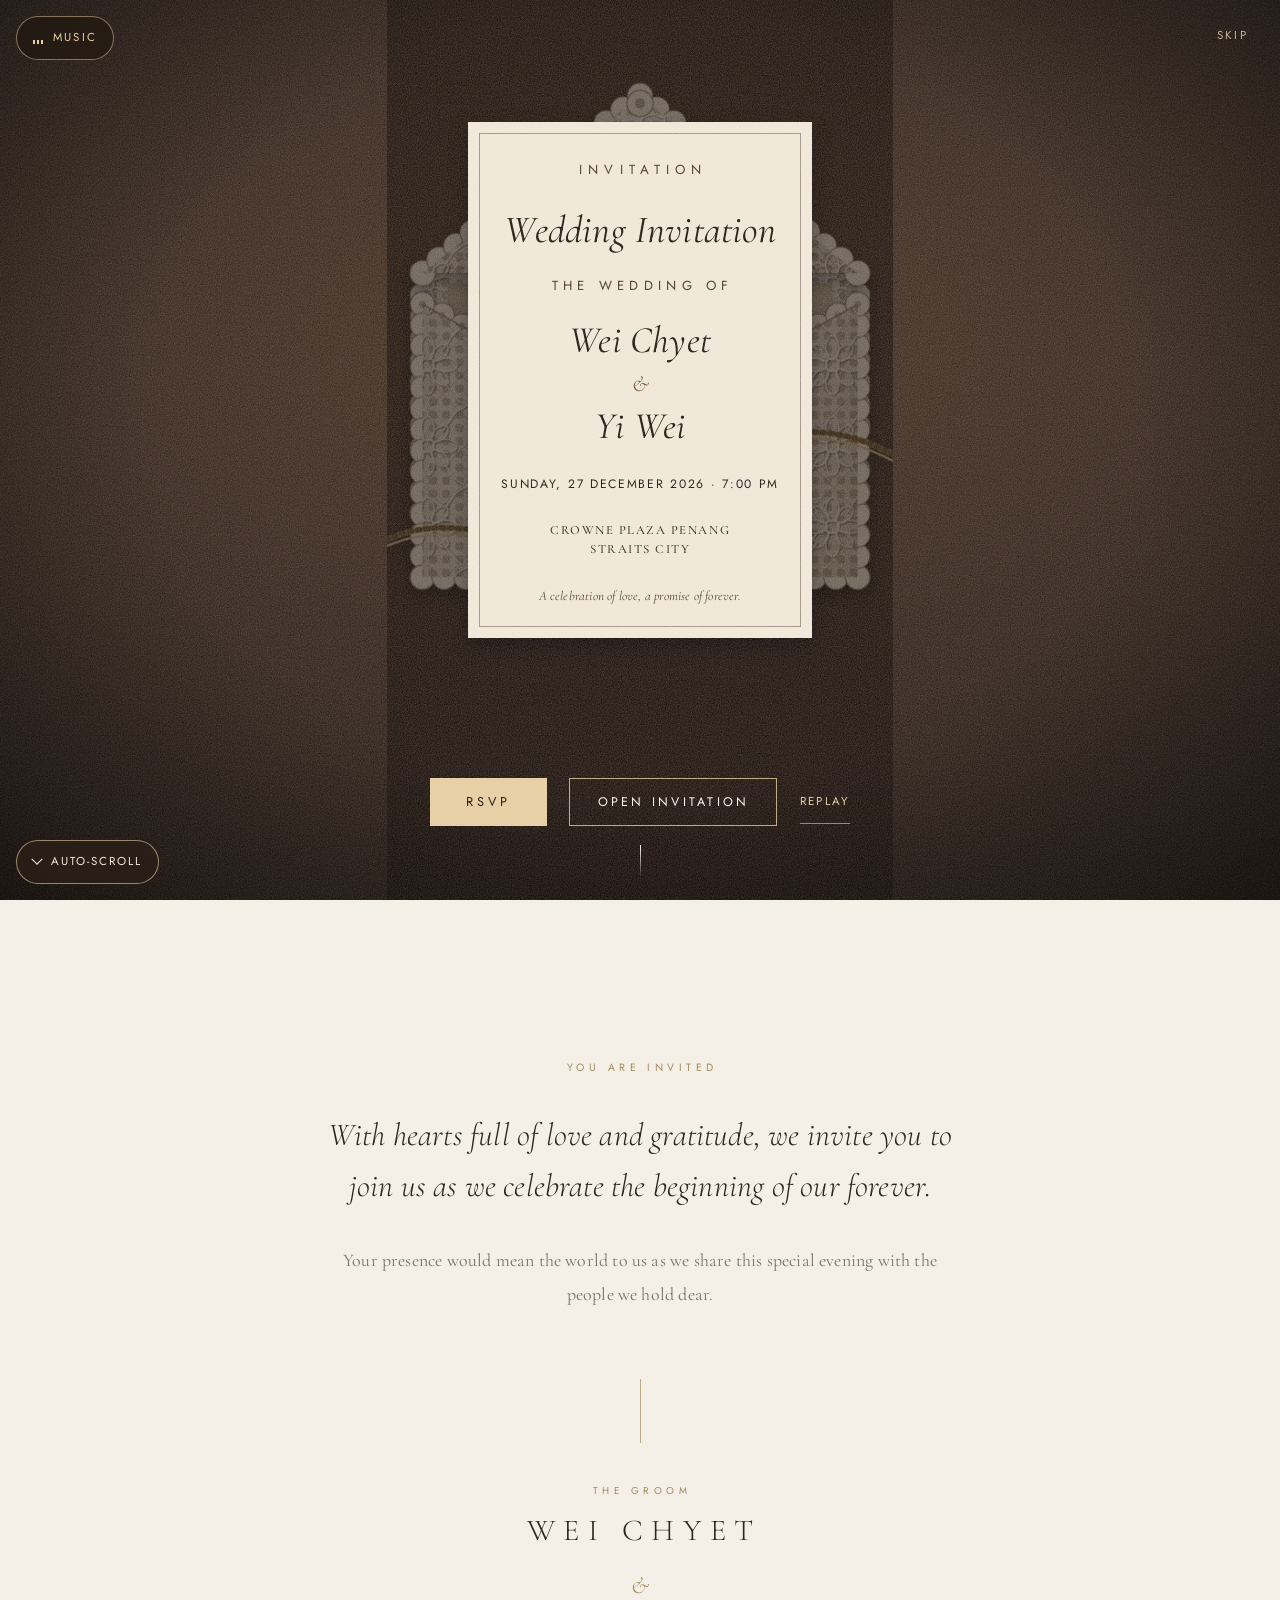
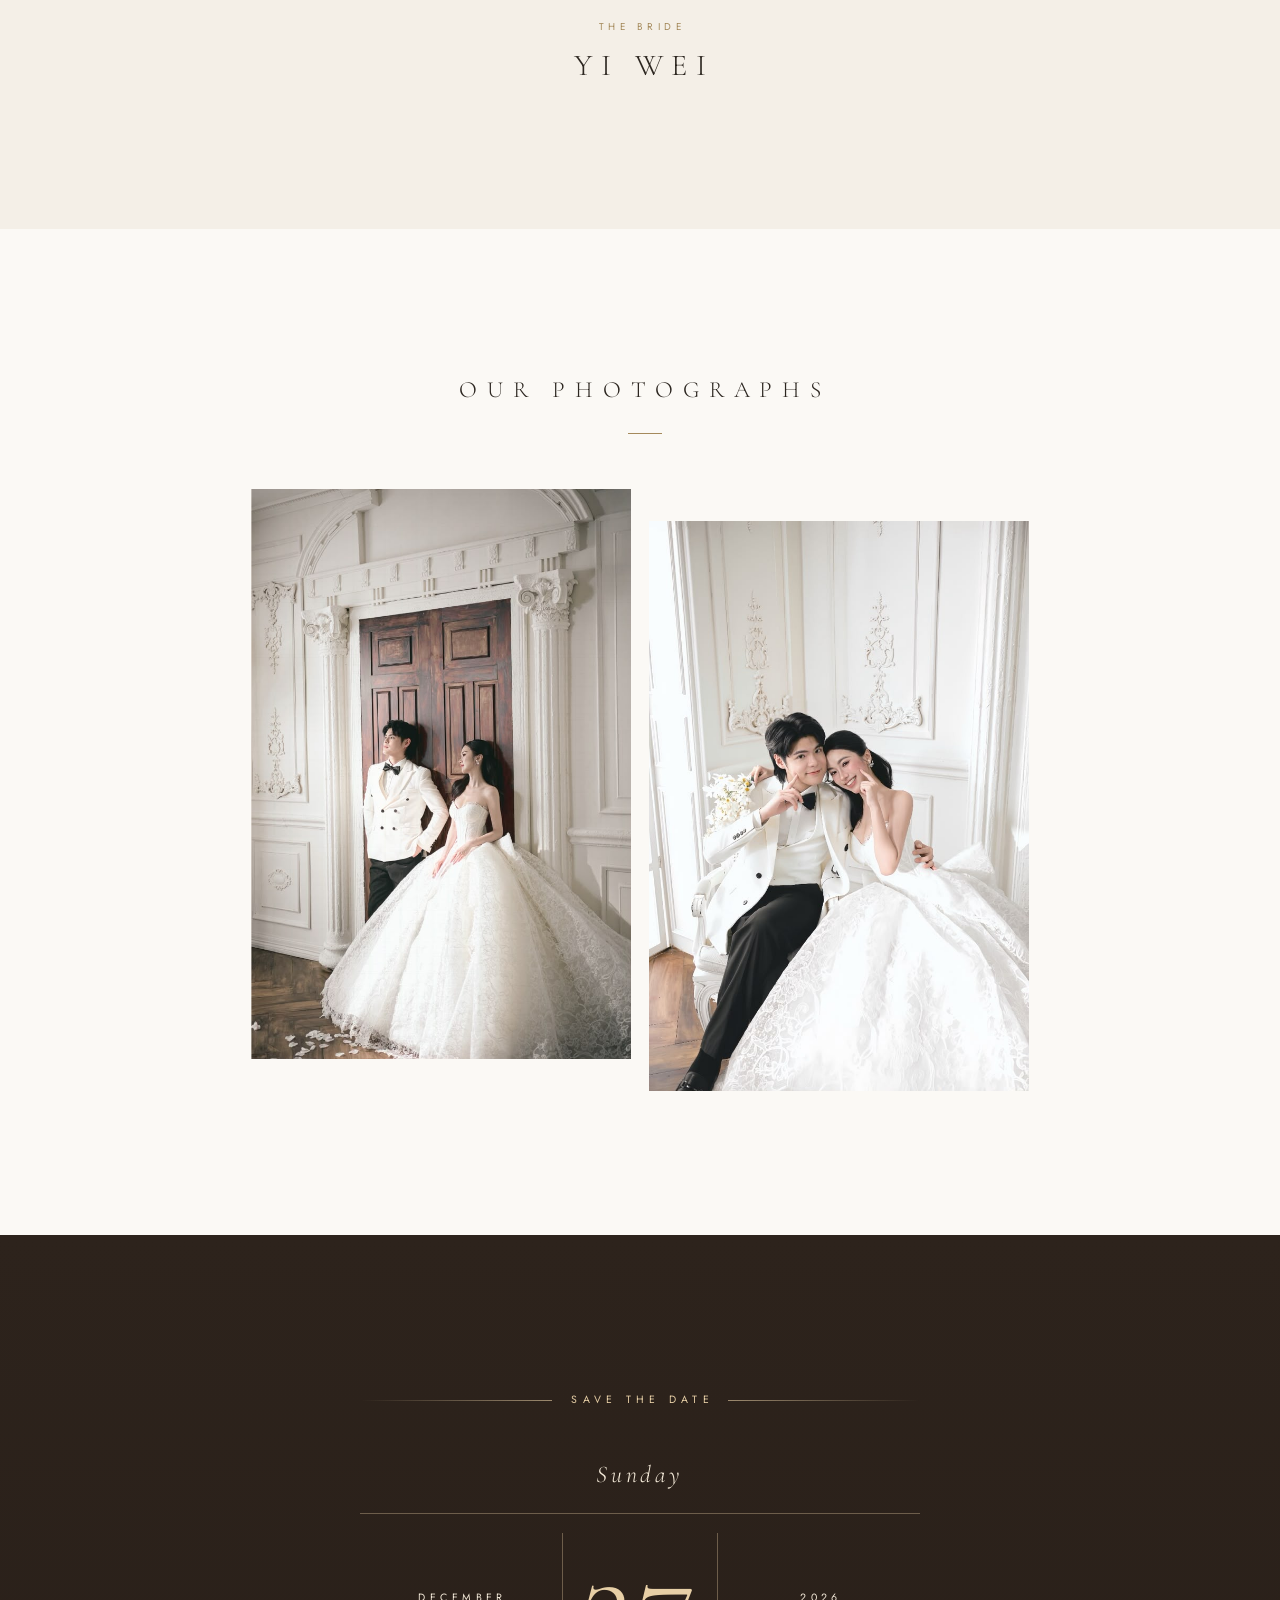
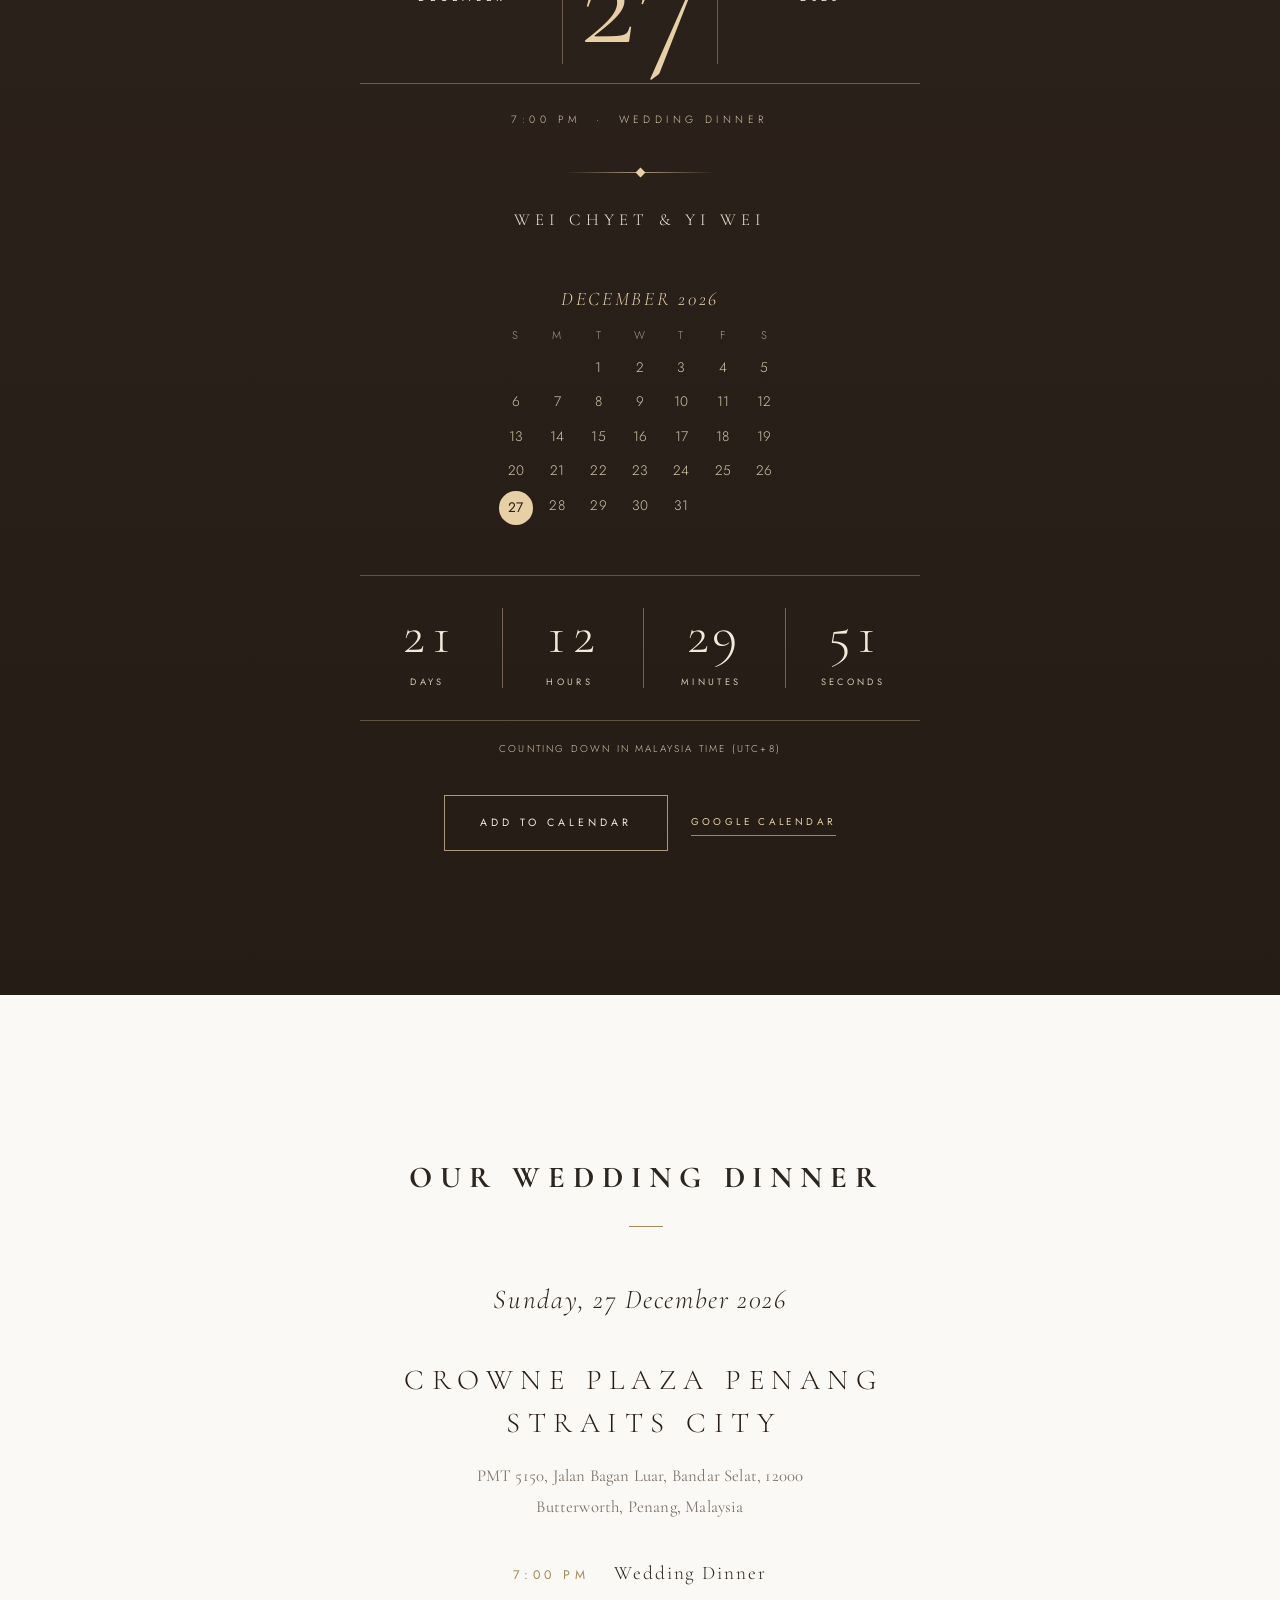
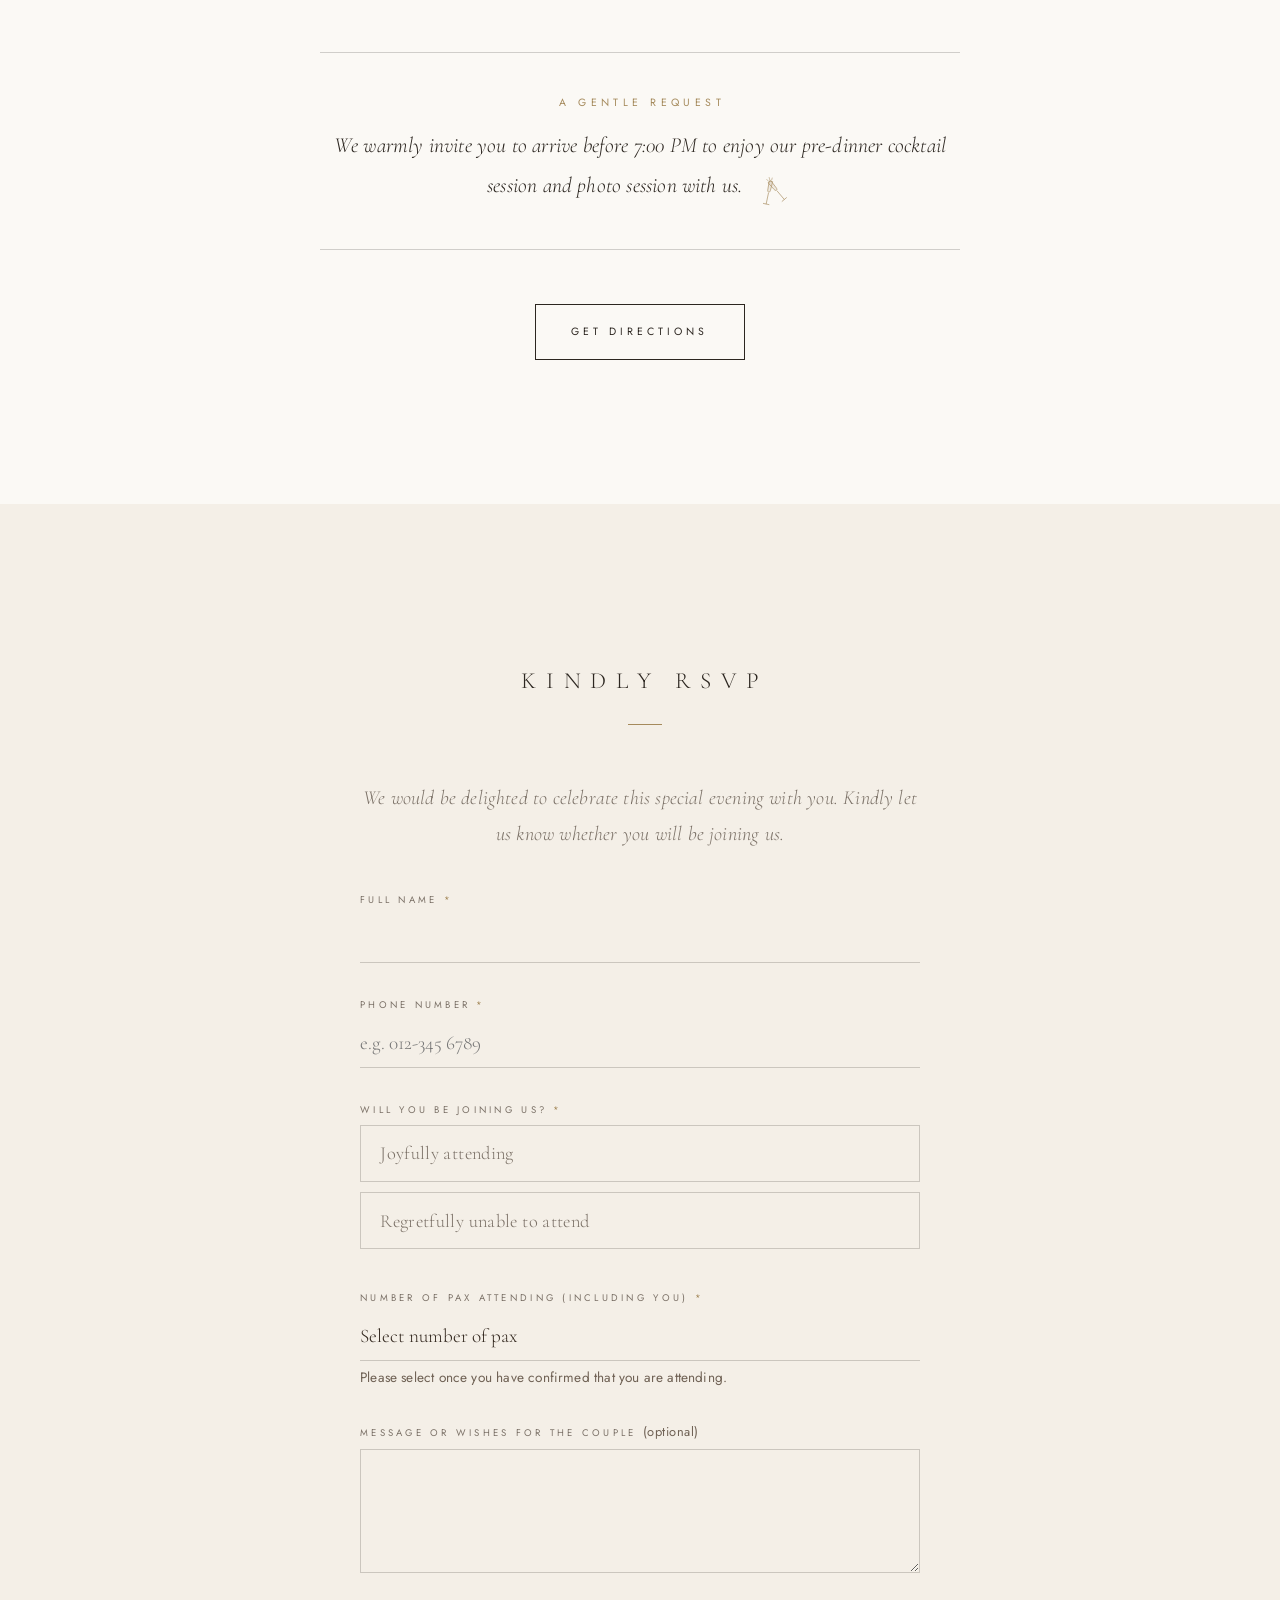
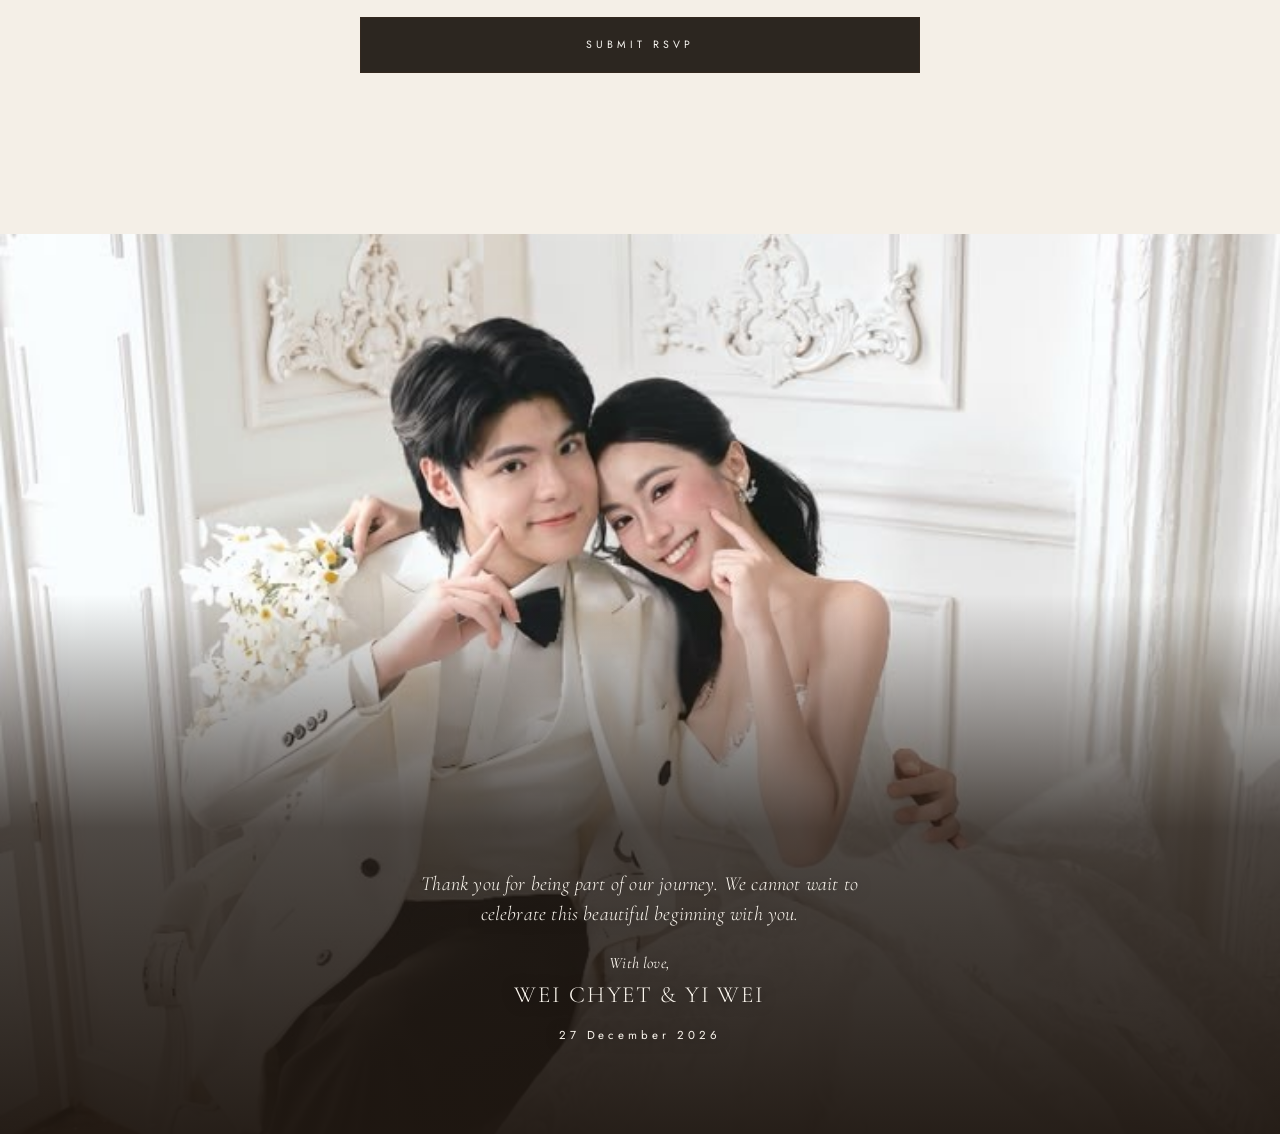
==== commit ddcf027c: "Add files via upload" ====
--- a/index.html
+++ b/index.html
@@ -3,10 +3,10 @@
 <head>
 <meta charset="utf-8">
 <meta name="viewport" content="width=device-width, initial-scale=1, viewport-fit=cover">
-<title>The Wedding of Ng Wei Chyet &amp; Lim Yi Wei · 27 December 2026</title>
-<meta name="description" content="You are warmly invited to the wedding dinner of Ng Wei Chyet and Lim Yi Wei on Sunday, 27 December 2026 at Crowne Plaza Penang Straits City.">
+<title>The Wedding of Wei Chyet &amp; Yi Wei · 27 December 2026</title>
+<meta name="description" content="You are warmly invited to the wedding dinner of Wei Chyet and Yi Wei on Sunday, 27 December 2026 at Crowne Plaza Penang Straits City.">
 <meta name="theme-color" content="#2b1f18">
-<meta property="og:title" content="The Wedding of Ng Wei Chyet &amp; Lim Yi Wei">
+<meta property="og:title" content="The Wedding of Wei Chyet &amp; Yi Wei">
 <meta property="og:description" content="Sunday, 27 December 2026 · Crowne Plaza Penang Straits City">
 <meta property="og:image" content="assets/photos/couple-01.jpg">
 <link rel="preload" href="assets/fonts/cormorant-garamond-latin-300-normal.woff2" as="font" type="font/woff2" crossorigin>
@@ -24,36 +24,19 @@
   <a class="skip-intro" href="#invitation">Skip</a>
   <div class="scene" id="scene" role="img" aria-label="An envelope opens to reveal a photograph of the couple, then the wedding invitation card.">
     <div class="back" aria-hidden="true">
-      <svg class="svg svg-back" viewBox="0 0 100 177.78" aria-hidden="true"><defs><pattern id="lace" width="3" height="3" patternUnits="userSpaceOnUse"><circle cx="1.5" cy="1.5" r=".78" fill="none" stroke="rgba(110,82,48,.38)" stroke-width=".22"/><circle cx="1.5" cy="1.5" r=".16" fill="rgba(110,82,48,.45)"/><path d="M0 0L3 3M3 0L0 3" stroke="rgba(110,82,48,.14)" stroke-width=".12"/></pattern>
-<pattern id="lace2" width="6" height="6" patternUnits="userSpaceOnUse"><path d="M3 .6 L5.4 3 L3 5.4 L.6 3Z" fill="none" stroke="rgba(110,82,48,.3)" stroke-width=".2"/></pattern>
-<linearGradient id="silver" x1="0" y1="0" x2="0" y2="1"><stop offset="0" stop-color="#f4f2ec"/><stop offset=".5" stop-color="#9d998e"/><stop offset="1" stop-color="#dcd9cf"/></linearGradient>
-<linearGradient id="sheen" x1="0" y1="0" x2="1" y2="1"><stop offset="0" stop-color="#fff" stop-opacity=".28"/><stop offset=".45" stop-color="#fff" stop-opacity="0"/><stop offset="1" stop-color="#3b2a1a" stop-opacity=".16"/></linearGradient>
-<filter id="sh" x="-10%" y="-10%" width="120%" height="130%"><feDropShadow dx="0" dy="1.2" stdDeviation="1.2" flood-color="#000" flood-opacity=".45"/></filter>
-<filter id="wave" x="-4%" y="-4%" width="108%" height="108%"><feTurbulence type="fractalNoise" baseFrequency=".018 .026" numOctaves="1" seed="4" result="n"><animate attributeName="baseFrequency" dur="11s" values=".018 .026;.026 .018;.018 .026" repeatCount="indefinite"/></feTurbulence><feDisplacementMap in="SourceGraphic" in2="n" scale="1.5" xChannelSelector="R" yChannelSelector="G"/></filter></defs>
-<g filter="url(#sh)"><g filter="url(#wave)"><g fill="#c9bba0"><circle cx="7.00" cy="54.00" r="1.45"/><circle cx="9.53" cy="54.00" r="1.45"/><circle cx="12.06" cy="54.00" r="1.45"/><circle cx="14.59" cy="54.00" r="1.45"/><circle cx="17.12" cy="54.00" r="1.45"/><circle cx="19.65" cy="54.00" r="1.45"/><circle cx="22.18" cy="54.00" r="1.45"/><circle cx="24.71" cy="54.00" r="1.45"/><circle cx="27.24" cy="54.00" r="1.45"/><circle cx="29.76" cy="54.00" r="1.45"/><circle cx="32.29" cy="54.00" r="1.45"/><circle cx="34.82" cy="54.00" r="1.45"/><circle cx="37.35" cy="54.00" r="1.45"/><circle cx="39.88" cy="54.00" r="1.45"/><circle cx="42.41" cy="54.00" r="1.45"/><circle cx="44.94" cy="54.00" r="1.45"/><circle cx="47.47" cy="54.00" r="1.45"/><circle cx="50.00" cy="54.00" r="1.45"/><circle cx="52.53" cy="54.00" r="1.45"/><circle cx="55.06" cy="54.00" r="1.45"/><circle cx="57.59" cy="54.00" r="1.45"/><circle cx="60.12" cy="54.00" r="1.45"/><circle cx="62.65" cy="54.00" r="1.45"/><circle cx="65.18" cy="54.00" r="1.45"/><circle cx="67.71" cy="54.00" r="1.45"/><circle cx="70.24" cy="54.00" r="1.45"/><circle cx="72.76" cy="54.00" r="1.45"/><circle cx="75.29" cy="54.00" r="1.45"/><circle cx="77.82" cy="54.00" r="1.45"/><circle cx="80.35" cy="54.00" r="1.45"/><circle cx="82.88" cy="54.00" r="1.45"/><circle cx="85.41" cy="54.00" r="1.45"/><circle cx="87.94" cy="54.00" r="1.45"/><circle cx="90.47" cy="54.00" r="1.45"/><circle cx="93.00" cy="54.00" r="1.45"/><circle cx="93.00" cy="56.50" r="1.45"/><circle cx="93.00" cy="59.00" r="1.45"/><circle cx="93.00" cy="61.50" r="1.45"/><circle cx="93.00" cy="64.00" r="1.45"/><circle cx="93.00" cy="66.50" r="1.45"/><circle cx="93.00" cy="69.00" r="1.45"/><circle cx="93.00" cy="71.50" r="1.45"/><circle cx="93.00" cy="74.00" r="1.45"/><circle cx="93.00" cy="76.50" r="1.45"/><circle cx="93.00" cy="79.00" r="1.45"/><circle cx="93.00" cy="81.50" r="1.45"/><circle cx="93.00" cy="84.00" r="1.45"/><circle cx="93.00" cy="86.50" r="1.45"/><circle cx="93.00" cy="89.00" r="1.45"/><circle cx="93.00" cy="91.50" r="1.45"/><circle cx="93.00" cy="94.00" r="1.45"/><circle cx="93.00" cy="96.50" r="1.45"/><circle cx="93.00" cy="99.00" r="1.45"/><circle cx="93.00" cy="101.50" r="1.45"/><circle cx="93.00" cy="104.00" r="1.45"/><circle cx="93.00" cy="106.50" r="1.45"/><circle cx="93.00" cy="109.00" r="1.45"/><circle cx="93.00" cy="111.50" r="1.45"/><circle cx="93.00" cy="114.00" r="1.45"/><circle cx="90.47" cy="114.00" r="1.45"/><circle cx="87.94" cy="114.00" r="1.45"/><circle cx="85.41" cy="114.00" r="1.45"/><circle cx="82.88" cy="114.00" r="1.45"/><circle cx="80.35" cy="114.00" r="1.45"/><circle cx="77.82" cy="114.00" r="1.45"/><circle cx="75.29" cy="114.00" r="1.45"/><circle cx="72.76" cy="114.00" r="1.45"/><circle cx="70.24" cy="114.00" r="1.45"/><circle cx="67.71" cy="114.00" r="1.45"/><circle cx="65.18" cy="114.00" r="1.45"/><circle cx="62.65" cy="114.00" r="1.45"/><circle cx="60.12" cy="114.00" r="1.45"/><circle cx="57.59" cy="114.00" r="1.45"/><circle cx="55.06" cy="114.00" r="1.45"/><circle cx="52.53" cy="114.00" r="1.45"/><circle cx="50.00" cy="114.00" r="1.45"/><circle cx="47.47" cy="114.00" r="1.45"/><circle cx="44.94" cy="114.00" r="1.45"/><circle cx="42.41" cy="114.00" r="1.45"/><circle cx="39.88" cy="114.00" r="1.45"/><circle cx="37.35" cy="114.00" r="1.45"/><circle cx="34.82" cy="114.00" r="1.45"/><circle cx="32.29" cy="114.00" r="1.45"/><circle cx="29.76" cy="114.00" r="1.45"/><circle cx="27.24" cy="114.00" r="1.45"/><circle cx="24.71" cy="114.00" r="1.45"/><circle cx="22.18" cy="114.00" r="1.45"/><circle cx="19.65" cy="114.00" r="1.45"/><circle cx="17.12" cy="114.00" r="1.45"/><circle cx="14.59" cy="114.00" r="1.45"/><circle cx="12.06" cy="114.00" r="1.45"/><circle cx="9.53" cy="114.00" r="1.45"/><circle cx="7.00" cy="114.00" r="1.45"/><circle cx="7.00" cy="111.50" r="1.45"/><circle cx="7.00" cy="109.00" r="1.45"/><circle cx="7.00" cy="106.50" r="1.45"/><circle cx="7.00" cy="104.00" r="1.45"/><circle cx="7.00" cy="101.50" r="1.45"/><circle cx="7.00" cy="99.00" r="1.45"/><circle cx="7.00" cy="96.50" r="1.45"/><circle cx="7.00" cy="94.00" r="1.45"/><circle cx="7.00" cy="91.50" r="1.45"/><circle cx="7.00" cy="89.00" r="1.45"/><circle cx="7.00" cy="86.50" r="1.45"/><circle cx="7.00" cy="84.00" r="1.45"/><circle cx="7.00" cy="81.50" r="1.45"/><circle cx="7.00" cy="79.00" r="1.45"/><circle cx="7.00" cy="76.50" r="1.45"/><circle cx="7.00" cy="74.00" r="1.45"/><circle cx="7.00" cy="71.50" r="1.45"/><circle cx="7.00" cy="69.00" r="1.45"/><circle cx="7.00" cy="66.50" r="1.45"/><circle cx="7.00" cy="64.00" r="1.45"/><circle cx="7.00" cy="61.50" r="1.45"/><circle cx="7.00" cy="59.00" r="1.45"/><circle cx="7.00" cy="56.50" r="1.45"/></g><polygon points="7,54 93,54 93,114 7,114" fill="#c9bba0"/><polygon points="7,54 93,54 93,114 7,114" fill="url(#lace)"/><polygon points="7,54 93,54 93,114 7,114" fill="url(#lace2)" opacity=".6"/><polygon points="7,54 93,54 93,114 7,114" fill="url(#sheen)"/>
-<g class="flap-open"><g fill="#e6d9c2"><circle cx="7.00" cy="54.00" r="1.45"/><circle cx="9.15" cy="52.65" r="1.45"/><circle cx="11.30" cy="51.30" r="1.45"/><circle cx="13.45" cy="49.95" r="1.45"/><circle cx="15.60" cy="48.60" r="1.45"/><circle cx="17.75" cy="47.25" r="1.45"/><circle cx="19.90" cy="45.90" r="1.45"/><circle cx="22.05" cy="44.55" r="1.45"/><circle cx="24.20" cy="43.20" r="1.45"/><circle cx="26.35" cy="41.85" r="1.45"/><circle cx="28.50" cy="40.50" r="1.45"/><circle cx="30.65" cy="39.15" r="1.45"/><circle cx="32.80" cy="37.80" r="1.45"/><circle cx="34.95" cy="36.45" r="1.45"/><circle cx="37.10" cy="35.10" r="1.45"/><circle cx="39.25" cy="33.75" r="1.45"/><circle cx="41.40" cy="32.40" r="1.45"/><circle cx="43.55" cy="31.05" r="1.45"/><circle cx="45.70" cy="29.70" r="1.45"/><circle cx="47.85" cy="28.35" r="1.45"/><circle cx="50.00" cy="27.00" r="1.45"/><circle cx="52.15" cy="28.35" r="1.45"/><circle cx="54.30" cy="29.70" r="1.45"/><circle cx="56.45" cy="31.05" r="1.45"/><circle cx="58.60" cy="32.40" r="1.45"/><circle cx="60.75" cy="33.75" r="1.45"/><circle cx="62.90" cy="35.10" r="1.45"/><circle cx="65.05" cy="36.45" r="1.45"/><circle cx="67.20" cy="37.80" r="1.45"/><circle cx="69.35" cy="39.15" r="1.45"/><circle cx="71.50" cy="40.50" r="1.45"/><circle cx="73.65" cy="41.85" r="1.45"/><circle cx="75.80" cy="43.20" r="1.45"/><circle cx="77.95" cy="44.55" r="1.45"/><circle cx="80.10" cy="45.90" r="1.45"/><circle cx="82.25" cy="47.25" r="1.45"/><circle cx="84.40" cy="48.60" r="1.45"/><circle cx="86.55" cy="49.95" r="1.45"/><circle cx="88.70" cy="51.30" r="1.45"/><circle cx="90.85" cy="52.65" r="1.45"/></g><polygon points="7,54 50,27 93,54" fill="#e6d9c2"/><polygon points="7,54 50,27 93,54" fill="url(#lace)"/><polygon points="7,54 50,27 93,54" fill="url(#lace2)" opacity=".6"/><polygon points="7,54 50,27 93,54" fill="url(#sheen)"/></g></g></g></svg>
-      <figure class="polaroid"><img id="introPhoto" src="assets/photos/couple-01.jpg" alt="" fetchpriority="high"></figure>
-      <svg class="svg svg-front" viewBox="0 0 100 177.78" aria-hidden="true">
-<g filter="url(#sh)"><g filter="url(#wave)"><g fill="#efe4d1"><circle cx="7.00" cy="62.40" r="1.45"/><circle cx="9.39" cy="63.32" r="1.45"/><circle cx="11.78" cy="64.24" r="1.45"/><circle cx="14.17" cy="65.17" r="1.45"/><circle cx="16.56" cy="66.09" r="1.45"/><circle cx="18.94" cy="67.01" r="1.45"/><circle cx="21.33" cy="67.93" r="1.45"/><circle cx="23.72" cy="68.86" r="1.45"/><circle cx="26.11" cy="69.78" r="1.45"/><circle cx="28.50" cy="70.70" r="1.45"/><circle cx="30.89" cy="71.62" r="1.45"/><circle cx="33.28" cy="72.54" r="1.45"/><circle cx="35.67" cy="73.47" r="1.45"/><circle cx="38.06" cy="74.39" r="1.45"/><circle cx="40.44" cy="75.31" r="1.45"/><circle cx="42.83" cy="76.23" r="1.45"/><circle cx="45.22" cy="77.16" r="1.45"/><circle cx="47.61" cy="78.08" r="1.45"/><circle cx="50.00" cy="79.00" r="1.45"/><circle cx="52.39" cy="78.08" r="1.45"/><circle cx="54.78" cy="77.16" r="1.45"/><circle cx="57.17" cy="76.23" r="1.45"/><circle cx="59.56" cy="75.31" r="1.45"/><circle cx="61.94" cy="74.39" r="1.45"/><circle cx="64.33" cy="73.47" r="1.45"/><circle cx="66.72" cy="72.54" r="1.45"/><circle cx="69.11" cy="71.62" r="1.45"/><circle cx="71.50" cy="70.70" r="1.45"/><circle cx="73.89" cy="69.78" r="1.45"/><circle cx="76.28" cy="68.86" r="1.45"/><circle cx="78.67" cy="67.93" r="1.45"/><circle cx="81.06" cy="67.01" r="1.45"/><circle cx="83.44" cy="66.09" r="1.45"/><circle cx="85.83" cy="65.17" r="1.45"/><circle cx="88.22" cy="64.24" r="1.45"/><circle cx="90.61" cy="63.32" r="1.45"/><circle cx="93.00" cy="62.40" r="1.45"/><circle cx="93.00" cy="64.86" r="1.45"/><circle cx="93.00" cy="67.31" r="1.45"/><circle cx="93.00" cy="69.77" r="1.45"/><circle cx="93.00" cy="72.23" r="1.45"/><circle cx="93.00" cy="74.69" r="1.45"/><circle cx="93.00" cy="77.14" r="1.45"/><circle cx="93.00" cy="79.60" r="1.45"/><circle cx="93.00" cy="82.06" r="1.45"/><circle cx="93.00" cy="84.51" r="1.45"/><circle cx="93.00" cy="86.97" r="1.45"/><circle cx="93.00" cy="89.43" r="1.45"/><circle cx="93.00" cy="91.89" r="1.45"/><circle cx="93.00" cy="94.34" r="1.45"/><circle cx="93.00" cy="96.80" r="1.45"/><circle cx="93.00" cy="99.26" r="1.45"/><circle cx="93.00" cy="101.71" r="1.45"/><circle cx="93.00" cy="104.17" r="1.45"/><circle cx="93.00" cy="106.63" r="1.45"/><circle cx="93.00" cy="109.09" r="1.45"/><circle cx="93.00" cy="111.54" r="1.45"/><circle cx="93.00" cy="114.00" r="1.45"/><circle cx="90.47" cy="114.00" r="1.45"/><circle cx="87.94" cy="114.00" r="1.45"/><circle cx="85.41" cy="114.00" r="1.45"/><circle cx="82.88" cy="114.00" r="1.45"/><circle cx="80.35" cy="114.00" r="1.45"/><circle cx="77.82" cy="114.00" r="1.45"/><circle cx="75.29" cy="114.00" r="1.45"/><circle cx="72.76" cy="114.00" r="1.45"/><circle cx="70.24" cy="114.00" r="1.45"/><circle cx="67.71" cy="114.00" r="1.45"/><circle cx="65.18" cy="114.00" r="1.45"/><circle cx="62.65" cy="114.00" r="1.45"/><circle cx="60.12" cy="114.00" r="1.45"/><circle cx="57.59" cy="114.00" r="1.45"/><circle cx="55.06" cy="114.00" r="1.45"/><circle cx="52.53" cy="114.00" r="1.45"/><circle cx="50.00" cy="114.00" r="1.45"/><circle cx="47.47" cy="114.00" r="1.45"/><circle cx="44.94" cy="114.00" r="1.45"/><circle cx="42.41" cy="114.00" r="1.45"/><circle cx="39.88" cy="114.00" r="1.45"/><circle cx="37.35" cy="114.00" r="1.45"/><circle cx="34.82" cy="114.00" r="1.45"/><circle cx="32.29" cy="114.00" r="1.45"/><circle cx="29.76" cy="114.00" r="1.45"/><circle cx="27.24" cy="114.00" r="1.45"/><circle cx="24.71" cy="114.00" r="1.45"/><circle cx="22.18" cy="114.00" r="1.45"/><circle cx="19.65" cy="114.00" r="1.45"/><circle cx="17.12" cy="114.00" r="1.45"/><circle cx="14.59" cy="114.00" r="1.45"/><circle cx="12.06" cy="114.00" r="1.45"/><circle cx="9.53" cy="114.00" r="1.45"/><circle cx="7.00" cy="114.00" r="1.45"/><circle cx="7.00" cy="111.54" r="1.45"/><circle cx="7.00" cy="109.09" r="1.45"/><circle cx="7.00" cy="106.63" r="1.45"/><circle cx="7.00" cy="104.17" r="1.45"/><circle cx="7.00" cy="101.71" r="1.45"/><circle cx="7.00" cy="99.26" r="1.45"/><circle cx="7.00" cy="96.80" r="1.45"/><circle cx="7.00" cy="94.34" r="1.45"/><circle cx="7.00" cy="91.89" r="1.45"/><circle cx="7.00" cy="89.43" r="1.45"/><circle cx="7.00" cy="86.97" r="1.45"/><circle cx="7.00" cy="84.51" r="1.45"/><circle cx="7.00" cy="82.06" r="1.45"/><circle cx="7.00" cy="79.60" r="1.45"/><circle cx="7.00" cy="77.14" r="1.45"/><circle cx="7.00" cy="74.69" r="1.45"/><circle cx="7.00" cy="72.23" r="1.45"/><circle cx="7.00" cy="69.77" r="1.45"/><circle cx="7.00" cy="67.31" r="1.45"/><circle cx="7.00" cy="64.86" r="1.45"/></g><polygon points="7,62.4 50,79 93,62.4 93,114 7,114" fill="#efe4d1"/><polygon points="7,62.4 50,79 93,62.4 93,114 7,114" fill="url(#lace)"/><polygon points="7,62.4 50,79 93,62.4 93,114 7,114" fill="url(#lace2)" opacity=".6"/><polygon points="7,62.4 50,79 93,62.4 93,114 7,114" fill="url(#sheen)"/>
-<path d="M7 62.4 L50 79 L93 62.4" fill="none" stroke="rgba(110,82,48,.35)" stroke-width=".25"/></g></g>
-<path d="M-2 126 C 20 116, 38 140, 62 124 S 92 104, 102 112" fill="none" stroke="#a88a58" stroke-width=".9" stroke-linecap="round"/>
-<path d="M-2 128.2 C 20 118.4, 38 142.4, 62 126.4 S 92 106.4, 102 114.4" fill="none" stroke="#c4a674" stroke-width=".5" stroke-linecap="round"/>
-<g stroke="#a88a58" stroke-width=".7" fill="none" stroke-linecap="round"><path d="M62 124 C 56 118, 54 128, 62 126"/><path d="M62 125 C 68 119, 70 129, 62 127"/><path d="M62 126 L58 134 M62 126 L67 133"/></g>
-<g transform="translate(12 133) rotate(-7)" filter="url(#sh)">
-<path d="M12 -1.2 C 26 -1.4 44 -.4 70 .5 C 71.6 .6 71.6 2.6 70 2.7 C 44 3.3 26 3.6 12 3.4Z" fill="url(#silver)"/>
-<path d="M2 1.2 C 2 -6 14 -8.4 19 -3 C 21.5 -.4 21.5 3.2 19 5.2 C 14 9.8 2 8 2 1.2Z" fill="url(#silver)" stroke="#8d897e" stroke-width=".25"/>
-<g stroke="#8d897e" stroke-width=".22" fill="none"><path d="M18.5 1.2 L5 -4.2"/><path d="M18.5 1.2 L4 -.6"/><path d="M18.5 1.2 L4 3.4"/><path d="M18.5 1.2 L5.2 6.4"/><path d="M18.5 1.2 L9 8"/><path d="M18.5 1.2 L9 -6.6"/></g></g>
-<g class="flap-front" filter="url(#sh)"><g filter="url(#wave)"><g fill="#eadfca"><circle cx="7.00" cy="54.00" r="1.45"/><circle cx="9.15" cy="55.35" r="1.45"/><circle cx="11.30" cy="56.70" r="1.45"/><circle cx="13.45" cy="58.05" r="1.45"/><circle cx="15.60" cy="59.40" r="1.45"/><circle cx="17.75" cy="60.75" r="1.45"/><circle cx="19.90" cy="62.10" r="1.45"/><circle cx="22.05" cy="63.45" r="1.45"/><circle cx="24.20" cy="64.80" r="1.45"/><circle cx="26.35" cy="66.15" r="1.45"/><circle cx="28.50" cy="67.50" r="1.45"/><circle cx="30.65" cy="68.85" r="1.45"/><circle cx="32.80" cy="70.20" r="1.45"/><circle cx="34.95" cy="71.55" r="1.45"/><circle cx="37.10" cy="72.90" r="1.45"/><circle cx="39.25" cy="74.25" r="1.45"/><circle cx="41.40" cy="75.60" r="1.45"/><circle cx="43.55" cy="76.95" r="1.45"/><circle cx="45.70" cy="78.30" r="1.45"/><circle cx="47.85" cy="79.65" r="1.45"/><circle cx="50.00" cy="81.00" r="1.45"/><circle cx="52.15" cy="79.65" r="1.45"/><circle cx="54.30" cy="78.30" r="1.45"/><circle cx="56.45" cy="76.95" r="1.45"/><circle cx="58.60" cy="75.60" r="1.45"/><circle cx="60.75" cy="74.25" r="1.45"/><circle cx="62.90" cy="72.90" r="1.45"/><circle cx="65.05" cy="71.55" r="1.45"/><circle cx="67.20" cy="70.20" r="1.45"/><circle cx="69.35" cy="68.85" r="1.45"/><circle cx="71.50" cy="67.50" r="1.45"/><circle cx="73.65" cy="66.15" r="1.45"/><circle cx="75.80" cy="64.80" r="1.45"/><circle cx="77.95" cy="63.45" r="1.45"/><circle cx="80.10" cy="62.10" r="1.45"/><circle cx="82.25" cy="60.75" r="1.45"/><circle cx="84.40" cy="59.40" r="1.45"/><circle cx="86.55" cy="58.05" r="1.45"/><circle cx="88.70" cy="56.70" r="1.45"/><circle cx="90.85" cy="55.35" r="1.45"/></g><polygon points="7,54 50,81 93,54" fill="#eadfca"/><polygon points="7,54 50,81 93,54" fill="url(#lace)"/><polygon points="7,54 50,81 93,54" fill="url(#lace2)" opacity=".6"/><polygon points="7,54 50,81 93,54" fill="url(#sheen)"/></g></g></svg>
-    </div>
-    <article class="card">
+      <img class="lyr" style="left:0.463%;top:27.344%;width:99.074%;height:41.094%" src="assets/img/env-back.webp" alt="" decoding="async"><img class="lyr flap-open" style="left:0.370%;top:7.604%;width:99.259%;height:27.083%;transform-origin:50% 84.08%" src="assets/img/env-flap-open.webp" alt="" decoding="async">
+      <div class="pullclip"><article class="card"><div class="flip"><div class="face fp"><img id="introPhoto" src="assets/photos/couple-01.jpg" alt="" fetchpriority="high"></div><div class="face ff">
       <p class="c-top">Invitation</p>
       <h1 class="c-title">Wedding Invitation</h1>
       <p class="c-of">The wedding of</p>
-      <p class="c-names"><span data-bind="groom">Ng Wei Chyet</span><em>&amp;</em><span data-bind="bride">Lim Yi Wei</span></p>
+      <div class="c-names"><span data-bind="groomShort">Wei Chyet</span><em>&amp;</em><span data-bind="brideShort">Yi Wei</span></div>
       <p class="c-date"><span data-bind="dateLine">Sunday, 27 December 2026 · 7:00 PM</span></p>
-      <p class="c-venue"><span data-bind="venue">Crowne Plaza Penang Straits City</span></p>
+      <p class="c-venue"><span data-bind="venueLine1">Crowne Plaza Penang</span><span data-bind="venueLine2">Straits City</span></p>
       <p class="c-foot">A celebration of love, a promise of forever.</p>
-    </article>
+    </div></div></article></div>
+      <img class="lyr" style="left:0.000%;top:30.729%;width:100.000%;height:37.708%" src="assets/img/env-front.webp" alt="" decoding="async"><img class="lyr flap-front" style="left:0.370%;top:27.292%;width:99.259%;height:24.323%;transform-origin:50% 12.68%" src="assets/img/env-flap-front.webp" alt="" decoding="async"><div class="dim"></div>
+    </div>
+    
   </div>
   <div class="intro-ui" id="introUi">
     <a class="rsvp-btn" href="#rsvp">RSVP</a>
@@ -70,9 +53,9 @@
   <p class="lead">With hearts full of love and gratitude, we invite you to join us as we celebrate the beginning of our forever.</p>
   <p class="body">Your presence would mean the world to us as we share this special evening with the people we hold dear.</p>
   <div class="sig">
-    <span data-bind="groom">Ng Wei Chyet</span>
+    <div><small>The Groom</small><span data-bind="groom">Wei Chyet</span></div>
     <b>&amp;</b>
-    <span data-bind="bride">Lim Yi Wei</span>
+    <div><small>The Bride</small><span data-bind="bride">Yi Wei</span></div>
   </div>
 </section>
 
@@ -84,7 +67,6 @@
 
 <!-- D · SAVE THE DATE -->
 <section class="sec save reveal" id="save-the-date" aria-labelledby="sTitle">
-  <span class="corner tl" aria-hidden="true"></span><span class="corner tr" aria-hidden="true"></span><span class="corner bl" aria-hidden="true"></span><span class="corner br" aria-hidden="true"></span>
   <h2 id="sTitle" class="std-title"><span>Save the date</span></h2>
   <p class="std-day">Sunday</p>
   <div class="std-date">
@@ -94,7 +76,7 @@
   </div>
   <p class="std-time">7:00 PM &nbsp;·&nbsp; Wedding Dinner</p>
   <div class="orn" aria-hidden="true"><i></i></div>
-  <p class="couple"><span data-bind="groomUpper">Ng Wei Chyet</span> &amp; <span data-bind="brideUpper">Lim Yi Wei</span></p>
+  <p class="couple"><span data-bind="groomUpper">Wei Chyet</span> &amp; <span data-bind="brideUpper">Yi Wei</span></p>
   <div class="cal" id="miniCal" aria-hidden="true"></div>
   <div class="count" id="countdown" role="timer" aria-live="off" aria-label="Countdown to the wedding">
     <div><b id="cd-d">--</b><span>Days</span></div>
@@ -118,7 +100,7 @@
   <p class="d-time"><b>7:00 PM</b> Wedding Dinner</p>
   <aside class="arrive">
     <p class="mini">A gentle request</p>
-    <p>We warmly invite you to arrive before 7:00 PM to enjoy our pre-dinner cocktail session and photo session with us.</p>
+    <p>We warmly invite you to arrive before 7:00 PM to enjoy our pre-dinner cocktail session and photo session with us. <svg class="toast" viewBox="0 0 80 62" aria-hidden="true" focusable="false"><g transform="translate(29 38) rotate(26)"><g fill="rgba(165,138,92,.14)" stroke="#a58a5c" stroke-width="1.3" stroke-linejoin="round" stroke-linecap="round"><path d="M-3.4 -28 L-2.6 -11 C-2.5 -6 2.5 -6 2.6 -11 L3.4 -28 Z"/><path d="M0 -5.2 V16"/><path d="M-5.5 16.5 H5.5" fill="none"/></g></g><g transform="translate(51 38) rotate(-26)"><g fill="rgba(165,138,92,.14)" stroke="#a58a5c" stroke-width="1.3" stroke-linejoin="round" stroke-linecap="round"><path d="M-3.4 -28 L-2.6 -11 C-2.5 -6 2.5 -6 2.6 -11 L3.4 -28 Z"/><path d="M0 -5.2 V16"/><path d="M-5.5 16.5 H5.5" fill="none"/></g></g><g fill="none" stroke="#a58a5c" stroke-width="1" stroke-linecap="round"><path d="M40 4 V9"/><path d="M34.5 6.5 L36.5 10"/><path d="M45.5 6.5 L43.5 10"/></g></svg></p>
   </aside>
   <a class="btn" id="dirBtn" target="_blank" rel="noopener">Get Directions</a>
 </section>
@@ -197,7 +179,7 @@
   <div class="closing-text reveal">
     <p class="lead">Thank you for being part of our journey. We cannot wait to celebrate this beautiful beginning with you.</p>
     <p class="love">With love,</p>
-    <p class="cnames"><span data-bind="groom">Ng Wei Chyet</span> &amp; <span data-bind="bride">Lim Yi Wei</span></p>
+    <p class="cnames"><span data-bind="groom">Wei Chyet</span> &amp; <span data-bind="bride">Yi Wei</span></p>
     <p class="cdate">27 December 2026</p>
   </div>
   <a href="#top" class="totop" id="toTop" aria-label="Back to top">Back to top</a>
--- a/style.css
+++ b/style.css
@@ -1,3 +1,4 @@
+@font-face{font-family:"Cormorant Garamond";font-style:normal;font-weight:700;font-display:swap;src:url(assets/fonts/cormorant-garamond-latin-700-normal.woff2) format("woff2")}
 @font-face{font-family:"Pinyon Script";font-style:normal;font-weight:400;font-display:swap;src:url(assets/fonts/pinyon-script-latin-400-normal.woff2) format("woff2")}
 @font-face{font-family:"Cormorant Garamond";font-style:normal;font-weight:300;font-display:swap;src:url(assets/fonts/cormorant-garamond-latin-300-normal.woff2) format("woff2")}
 @font-face{font-family:"Cormorant Garamond";font-style:normal;font-weight:400;font-display:swap;src:url(assets/fonts/cormorant-garamond-latin-400-normal.woff2) format("woff2")}
@@ -31,30 +32,41 @@
 .back{filter:blur(0);transform-origin:50% 60%}
 .polaroid{transform:translateY(14cqw);position:absolute;left:30cqw;top:40cqw;width:40cqw;margin:0;padding:2.4cqw 2.4cqw 8cqw;background:#f7f2e8;box-shadow:0 2cqw 4cqw rgba(0,0,0,.35)}
 .polaroid img{width:100%;aspect-ratio:4/5;object-fit:cover;display:block}
-.svg{position:absolute;inset:0;width:100%;height:100%;overflow:visible}
-.intro.play .polaroid{animation:lift 2.3s cubic-bezier(.3,.6,.2,1) 2.3s forwards}
+.svg{position:absolute;inset:0;width:100%;height:100%;overflow:visible;will-change:transform;filter:drop-shadow(0 1.2cqw 1.6cqw rgba(0,0,0,.45))}
+.intro.play .polaroid{animation:lift 2.3s cubic-bezier(.3,.6,.2,1) 2.3s forwards,leave 1s cubic-bezier(.5,0,.8,.5) 4.8s forwards}
+@keyframes leave{from{transform:translate(0,-13cqw) rotate(-4deg) scale(1.1);opacity:1}to{transform:translate(2cqw,-70cqw) rotate(-9deg) scale(1.1);opacity:0}}
 @keyframes lift{to{transform:translate(0,-13cqw) rotate(-4deg) scale(1.1)}}
-.intro.play .back{animation:recede 1.4s ease 5.7s forwards}
-@keyframes recede{to{filter:blur(1.6cqw) brightness(.8);transform:scale(1.04)}}
-
-.card{inset:auto;left:16cqw;top:24cqw;width:68cqw;height:102cqw;background:#efe7d6;color:#2e2118;box-shadow:0 3cqw 8cqw rgba(0,0,0,.55);
-  display:flex;flex-direction:column;align-items:center;justify-content:space-between;text-align:center;padding:8cqw 5cqw 6.5cqw;opacity:0;transform:translateY(70cqw)}
-.card::before{content:"";position:absolute;inset:2.2cqw;border:.25cqw solid rgba(70,48,30,.45);pointer-events:none}
-.intro.play .card{animation:cardin 1.5s cubic-bezier(.25,.7,.2,1) 5.5s forwards}
-@keyframes cardin{to{opacity:1;transform:none}}
-.card>*{opacity:0}
-.intro.play .card>*{animation:textin 1.1s ease forwards}
+
+@keyframes recede{to{opacity:.4}}
+
+.pullclip{position:absolute;inset:0;z-index:0;clip-path:inset(0 0 63.8cqw 0);pointer-events:none}
+.intro.play .pullclip{animation:rel .01s linear 3.7s forwards}
+@keyframes rel{from{z-index:0;clip-path:inset(0 0 63.8cqw 0)}to{z-index:3;clip-path:inset(0 0 0 0)}}
+.card{inset:auto;left:16cqw;top:24cqw;width:68cqw;height:102cqw;transform:translateY(26cqw) scale(.6);will-change:transform;perspective:220cqw}
+.intro.play .card{animation:cardseq 3s linear 2.3s forwards}
+@keyframes cardseq{0.00%{transform:translate(-0.00cqw,26.00cqw) rotate(-0.00deg) scale(0.600)}3.33%{transform:translate(-0.00cqw,25.84cqw) rotate(-0.00deg) scale(0.600)}6.67%{transform:translate(-0.02cqw,25.14cqw) rotate(-0.02deg) scale(0.600)}10.00%{transform:translate(-0.06cqw,23.70cqw) rotate(-0.08deg) scale(0.600)}13.33%{transform:translate(-0.15cqw,21.37cqw) rotate(-0.18deg) scale(0.600)}16.67%{transform:translate(-0.29cqw,18.05cqw) rotate(-0.35deg) scale(0.601)}20.00%{transform:translate(-0.50cqw,13.64cqw) rotate(-0.60deg) scale(0.602)}23.33%{transform:translate(-0.79cqw,8.11cqw) rotate(-0.95deg) scale(0.603)}26.67%{transform:translate(-1.18cqw,1.49cqw) rotate(-1.42deg) scale(0.606)}30.00%{transform:translate(-1.66cqw,-6.11cqw) rotate(-2.00deg) scale(0.611)}33.33%{transform:translate(-2.24cqw,-14.41cqw) rotate(-2.69deg) scale(0.619)}36.67%{transform:translate(-2.90cqw,-22.97cqw) rotate(-3.48deg) scale(0.630)}40.00%{transform:translate(-3.60cqw,-31.14cqw) rotate(-4.32deg) scale(0.645)}43.33%{transform:translate(-4.27cqw,-38.03cqw) rotate(-5.12deg) scale(0.666)}46.67%{transform:translate(-4.79cqw,-42.52cqw) rotate(-5.74deg) scale(0.695)}50.00%{transform:translate(-5.00cqw,-43.43cqw) rotate(-6.00deg) scale(0.732)}53.33%{transform:translate(-4.79cqw,-40.36cqw) rotate(-5.74deg) scale(0.774)}56.67%{transform:translate(-4.27cqw,-35.07cqw) rotate(-5.12deg) scale(0.813)}60.00%{transform:translate(-3.60cqw,-28.99cqw) rotate(-4.32deg) scale(0.849)}63.33%{transform:translate(-2.90cqw,-23.00cqw) rotate(-3.48deg) scale(0.881)}66.67%{transform:translate(-2.24cqw,-17.57cqw) rotate(-2.69deg) scale(0.909)}70.00%{transform:translate(-1.66cqw,-12.91cqw) rotate(-2.00deg) scale(0.933)}73.33%{transform:translate(-1.18cqw,-9.10cqw) rotate(-1.42deg) scale(0.953)}76.67%{transform:translate(-0.79cqw,-6.10cqw) rotate(-0.95deg) scale(0.968)}80.00%{transform:translate(-0.50cqw,-3.84cqw) rotate(-0.60deg) scale(0.980)}83.33%{transform:translate(-0.29cqw,-2.22cqw) rotate(-0.35deg) scale(0.988)}86.67%{transform:translate(-0.15cqw,-1.14cqw) rotate(-0.18deg) scale(0.994)}90.00%{transform:translate(-0.06cqw,-0.48cqw) rotate(-0.08deg) scale(0.997)}93.33%{transform:translate(-0.02cqw,-0.14cqw) rotate(-0.02deg) scale(0.999)}96.67%{transform:translate(-0.00cqw,-0.02cqw) rotate(-0.00deg) scale(1.000)}100.00%{transform:translate(-0.00cqw,-0.00cqw) rotate(-0.00deg) scale(1.000)}}
+.flip{position:absolute;inset:0;transform-style:preserve-3d;will-change:transform}
+.intro.play .flip{animation:turn 1.3s cubic-bezier(.4,.05,.25,1) 4.8s forwards}
+@keyframes turn{0%{transform:rotateY(0) scale(1)}50%{transform:rotateY(90deg) scale(1.06)}100%{transform:rotateY(180deg) scale(1)}}
+.face{-webkit-backface-visibility:hidden;backface-visibility:hidden;position:absolute;inset:0;background:#efe7d6;color:#2e2118;box-shadow:0 1.6cqw 3.4cqw rgba(0,0,0,.4)}
+.face::before{content:"";position:absolute;inset:2.2cqw;border:.25cqw solid rgba(70,48,30,.45);pointer-events:none}
+.fp{background:#f7f2e8;padding:3cqw 3cqw 12cqw;z-index:2}
+.fp::before{display:none}
+.fp img{width:100%;height:100%;object-fit:cover;display:block}
+.ff{transform:rotateY(180deg);display:flex;flex-direction:column;align-items:center;justify-content:space-between;text-align:center;padding:8cqw 5cqw 6.5cqw}
+.ff>*{opacity:0}
+.intro.play .ff>*{animation:textin 1.1s ease forwards}
 .c-top{font:400 2.6cqw/1 var(--sans);letter-spacing:.46em;text-transform:uppercase;color:#4a3626;margin-right:-.46em}
-.c-title{font:italic 400 9cqw/1.08 var(--serif);color:#1f150e;margin-top:1cqw}
+.c-title{white-space:nowrap;font:italic 400 7.6cqw/1.08 var(--serif);color:#1f150e;margin-top:1cqw}
 .c-of{font:400 2.6cqw/1 var(--sans);letter-spacing:.4em;text-transform:uppercase;color:#4a3626;margin-right:-.4em}
-.c-names{font:italic 400 10.2cqw/1.08 var(--serif);color:#1f150e;display:flex;flex-direction:column;align-items:center}
-.c-names em{font:italic 400 5cqw/1.4 var(--serif);color:#7a5a38}
+.c-names{white-space:nowrap;font:italic 400 7.4cqw/1.12 var(--serif);color:#1f150e;display:flex;flex-direction:column;align-items:center}
+.c-names em{font:italic 400 4.4cqw/1.4 var(--serif);color:#7a5a38}
 .c-date{font:400 2.4cqw/1.4 var(--sans);letter-spacing:.14em;text-transform:uppercase;white-space:nowrap;color:#1f150e}
-.c-venue{font:500 2.8cqw/1.5 var(--serif);letter-spacing:.16em;text-transform:uppercase;color:#33281f}
-.c-foot{font:italic 400 3.3cqw/1.35 var(--serif);max-width:48cqw;color:#4a3626}
+.c-venue{font:500 2.5cqw/1.5 var(--serif);letter-spacing:.12em;text-transform:uppercase;color:#33281f}
+.c-foot{white-space:nowrap;font:italic 400 2.6cqw/1.35 var(--serif);color:#4a3626}
 
 .intro-ui{position:absolute;left:0;right:0;bottom:calc(4.6rem + env(safe-area-inset-bottom));display:flex;gap:1.6rem;justify-content:center;align-items:center;z-index:3;opacity:0}
-.intro.play .intro-ui{animation:fadein 1s ease 11.2s forwards}
+.intro.play .intro-ui{animation:fadein 1s ease 10.3s forwards}
 .open{font:400 .78rem/1 var(--sans);letter-spacing:.26em;text-transform:uppercase;color:#fbf6ee;text-decoration:none;border:1px solid rgba(231,207,166,.8);padding:1.05rem 1.7rem;min-height:48px;display:inline-flex;align-items:center}
 .open:hover{background:rgba(255,255,255,.1)}
 .replay{font:400 .72rem/1 var(--sans);letter-spacing:.2em;text-transform:uppercase;color:#e7cfa6;background:none;border:0;border-bottom:1px solid rgba(231,207,166,.6);padding:.4rem 0;cursor:pointer;min-height:44px}
@@ -177,8 +189,8 @@
 @media(min-width:900px){body{font-size:1.3rem}}
 @media(prefers-reduced-motion:reduce){
   html{scroll-behavior:auto}
-  .scene,.card,.card>*,.intro-ui{opacity:1!important;animation:none!important}
-  .card{transform:none}.polaroid{transform:translate(0,-13cqw) rotate(-4deg) scale(1.1)}
+  .scene,.card,.ff>*,.intro-ui{opacity:1!important;animation:none!important}
+  .flip{transform:rotateY(180deg)!important}.card{transform:none!important}.pullclip{clip-path:none!important;z-index:3!important}.dim{opacity:1}
   .back{filter:blur(1.6cqw) brightness(.8)}
   .scroll i{animation:none}
   .js .reveal,.js .gallery button{opacity:1;transform:none;transition:none}
@@ -187,9 +199,9 @@
 .hero-shade{position:absolute;inset:0;background:linear-gradient(180deg,rgba(30,22,16,.2) 0%,rgba(30,22,16,.1) 35%,rgba(30,22,16,.55) 65%,rgba(30,22,16,.9) 100%)}
 
 /* nostalgic film grain + vignette */
-.grain{position:absolute;inset:-20%;z-index:1;pointer-events:none;opacity:.2;mix-blend-mode:overlay;
+.grain{position:absolute;inset:-20%;z-index:1;pointer-events:none;opacity:.2;
   background-image:url("data:image/svg+xml;utf8,<svg xmlns='http://www.w3.org/2000/svg' width='220' height='220'><filter id='n'><feTurbulence type='fractalNoise' baseFrequency='.9' numOctaves='2' stitchTiles='stitch'/><feColorMatrix values='0 0 0 0 1  0 0 0 0 1  0 0 0 0 1  0 0 0 1.2 -.2'/></filter><rect width='100%' height='100%' filter='url(%23n)'/></svg>");
-  animation:grain 1s steps(5) infinite}
+  animation:none}
 @keyframes grain{0%{transform:translate(0,0)}20%{transform:translate(-3%,2%)}40%{transform:translate(2%,-3%)}60%{transform:translate(-2%,-1%)}80%{transform:translate(3%,3%)}100%{transform:translate(0,0)}}
 .intro::after{content:"";position:absolute;inset:0;pointer-events:none;z-index:1;background:radial-gradient(ellipse at 50% 45%,transparent 55%,rgba(0,0,0,.45) 100%)}
 .scene{z-index:0}
@@ -204,13 +216,17 @@
 
 /* envelope flap opens, lace drifts */
 .svg{transform-box:view-box}
-.flap-front,.flap-open{transform-box:view-box;transform-origin:0 54px}
+.lyr{position:absolute;display:block;pointer-events:none;user-select:none}
+.flap-front,.flap-open{will-change:transform}
+.dim{position:absolute;inset:0;z-index:2;background:rgba(22,13,8,.6);opacity:0;pointer-events:none}
+.intro.play .dim{animation:dimin 1.4s ease 3.7s forwards}
+@keyframes dimin{to{opacity:1}}
 .flap-open{transform:scaleY(0)}
-.intro.play .flap-front{animation:flapclose 1.2s cubic-bezier(.55,0,.4,1) .7s forwards}
+.intro.play .flap-front{animation:flapclose .5s cubic-bezier(.45,0,.9,.55) 1.1s forwards}
 @keyframes flapclose{0%{transform:scaleY(1)}99%{transform:scaleY(0);opacity:1}100%{transform:scaleY(0);opacity:0}}
-.intro.play .flap-open{animation:flapopen 1.1s cubic-bezier(.2,.7,.3,1) 1.8s forwards}
+.intro.play .flap-open{animation:flapopen .6s cubic-bezier(.1,.45,.3,1) 1.6s forwards}
 @keyframes flapopen{to{transform:scaleY(1)}}
-.intro.play .svg-back,.intro.play .svg-front{animation:sway 9s ease-in-out infinite}
+
 @keyframes sway{0%,100%{transform:rotate(-.25deg) translateY(0)}50%{transform:rotate(.3deg) translateY(-.4cqw)}}
 /* music button */
 .music{position:fixed;left:1rem;top:max(1rem,env(safe-area-inset-top));z-index:40;display:inline-flex;align-items:center;gap:.6rem;font:400 .72rem/1 var(--sans);letter-spacing:.2em;text-transform:uppercase;color:#e7cfa6;background:rgba(30,20,12,.55);border:1px solid rgba(231,207,166,.5);padding:.8rem 1rem;min-height:44px;border-radius:99px;cursor:pointer;-webkit-backdrop-filter:blur(6px);backdrop-filter:blur(6px)}
@@ -226,10 +242,10 @@
 @media(min-width:760px){.gallery.double{grid-template-columns:repeat(2,minmax(0,380px))}}
 
 /* card text reveal */
-.card>*{opacity:0}
-.intro.play .card>*{animation:textin 1.1s ease forwards}
-.intro.play .c-top{animation-delay:7.3s}.intro.play .c-title{animation-delay:7.8s}.intro.play .c-of{animation-delay:8.5s}
-.intro.play .c-names{animation-delay:9s}.intro.play .c-date{animation-delay:9.9s}.intro.play .c-venue{animation-delay:10.3s}.intro.play .c-foot{animation-delay:10.8s}
+.ff>*{opacity:0}
+.intro.play .ff>*{animation:textin 1.1s ease forwards}
+.intro.play .c-top{animation-delay:6.3s}.intro.play .c-title{animation-delay:6.7s}.intro.play .c-of{animation-delay:7.3s}
+.intro.play .c-names{animation-delay:7.8s}.intro.play .c-date{animation-delay:8.6s}.intro.play .c-venue{animation-delay:9s}.intro.play .c-foot{animation-delay:9.5s}
 @keyframes textin{from{opacity:0;transform:translateY(1.2cqw)}to{opacity:1;transform:none}}
 
 .music.compact .mlabel{display:none}.music.compact{padding:.8rem}
@@ -245,7 +261,7 @@
 .invite .body{color:#4a3a2c}
 
 .save{background:radial-gradient(120% 90% at 50% 25%,#4a3526 0%,#2e2018 55%,#150e09 100%);color:#f3e9d8;overflow:hidden;position:relative;padding:8rem 1.6rem}
-.save::before{content:"";position:absolute;inset:-20%;pointer-events:none;opacity:.2;mix-blend-mode:overlay;background-image:url("data:image/svg+xml;utf8,<svg xmlns='http://www.w3.org/2000/svg' width='220' height='220'><filter id='n'><feTurbulence type='fractalNoise' baseFrequency='.9' numOctaves='2' stitchTiles='stitch'/><feColorMatrix values='0 0 0 0 1  0 0 0 0 1  0 0 0 0 1  0 0 0 1.2 -.2'/></filter><rect width='100%' height='100%' filter='url(%23n)'/></svg>")}
+.save::before{content:"";position:absolute;inset:-20%;pointer-events:none;opacity:.2;background-image:url("data:image/svg+xml;utf8,<svg xmlns='http://www.w3.org/2000/svg' width='220' height='220'><filter id='n'><feTurbulence type='fractalNoise' baseFrequency='.9' numOctaves='2' stitchTiles='stitch'/><feColorMatrix values='0 0 0 0 1  0 0 0 0 1  0 0 0 0 1  0 0 0 1.2 -.2'/></filter><rect width='100%' height='100%' filter='url(%23n)'/></svg>")}
 .save::after{border-color:rgba(231,207,166,.45);outline-color:rgba(231,207,166,.22)}
 .save .mini,.save .couple{color:#e7cfa6}
 .save .count{border-color:rgba(231,207,166,.4)}
@@ -303,3 +319,148 @@
 select:disabled{opacity:.5;cursor:not-allowed}
 @media(max-width:380px){.std-m,.std-y{font-size:.7rem;letter-spacing:.24em}}
 .music.compact{opacity:.7}
+
+/* groom / bride labels */
+.sig{align-items:center}
+.sig>div{display:flex;flex-direction:column;align-items:center}
+.sig small{font:400 .7rem/1 var(--sans);letter-spacing:.42em;text-transform:uppercase;color:var(--gold-d);margin-bottom:.55rem;margin-right:-.42em}
+.sig span{font-size:clamp(1.4rem,6vw,2rem)}
+.sig b{margin:.4rem 0}
+/* closing: compact text so faces stay clear */
+.closing-text{padding:0 1.4rem 5.5rem;max-width:520px}
+.closing .lead{font-size:clamp(1rem,3.5vw,1.25rem);line-height:1.5;margin-bottom:1.3rem}
+.love{font-size:1rem}
+.cnames{white-space:nowrap;font-size:clamp(.95rem,4.3vw,1.45rem);letter-spacing:.08em}
+.cdate{font-size:.72rem;margin-top:.7rem}
+.closing .hero-shade{background:linear-gradient(180deg,rgba(30,22,16,0) 0%,rgba(30,22,16,0) 48%,rgba(30,22,16,.55) 72%,rgba(30,22,16,.9) 100%)}
+
+.details .h2{font-weight:700;white-space:nowrap;font-size:clamp(1.15rem,5.2vw,2.5rem);letter-spacing:.16em}
+
+/* card: groom / bride labels and two-row venue */
+.c-names{gap:1.2cqw}
+.c-names div{display:flex;flex-direction:column;align-items:center}
+.c-names small{font:400 2.2cqw/1.4 var(--sans);letter-spacing:.34em;text-transform:uppercase;color:#7a5a38;margin-bottom:.6cqw;padding-left:.34em}
+.c-venue span{display:block}
+
+.arrive .toast{display:inline-block;width:2.1em;height:auto;vertical-align:-.55em;margin-left:.15em;transform:rotate(-14deg)}
+
+
+/* =====================================================================
+   HOTEL EDITORIAL REFINEMENT  – quiet type, hairlines, slow motion
+   ===================================================================== */
+:root{--ease:cubic-bezier(.16,1,.3,1);--linen:#f4efe7;--canvas:#fbf9f5;--ink:#2c2620;--stone:#7b7167;--hair:rgba(44,38,32,.2);--gold:#a58a5c}
+body{background:var(--canvas);color:var(--ink);font-size:1.15rem;letter-spacing:.01em}
+.sec{padding:9rem 1.8rem}
+.mini{font:400 .66rem/1.6 var(--sans);letter-spacing:.42em;color:var(--gold);margin-bottom:2rem;padding-left:.42em}
+.h2{font:300 clamp(1.05rem,3.8vw,1.45rem)/1.5 var(--serif);letter-spacing:.42em;margin-bottom:3.4rem;padding-left:.42em;color:var(--ink)}
+.h2::after{content:"";display:block;width:34px;height:1px;background:var(--gold);margin:1.6rem auto 0}
+.lead{font:300 italic clamp(1.45rem,5vw,2rem)/1.6 var(--serif);color:var(--ink)}
+.body{font-size:1.12rem;line-height:1.9;color:var(--stone);margin-top:2rem}
+
+/* motion: one calm language for everything */
+.js .sec .rv,.js .closing .rv{opacity:0;transform:translate3d(0,28px,0);transition:opacity 1.6s var(--ease) var(--td,0s),transform 1.9s var(--ease) var(--td,0s);will-change:opacity,transform}
+.js .sec.in .rv,.js .closing.in .rv{opacity:1;transform:none}
+.js .sec.reveal,.js .reveal{opacity:1;transform:none;transition:none}
+.js .gallery button{opacity:1;clip-path:inset(0 0 100% 0);transition:clip-path 2s var(--ease) var(--td,0s)}
+.js .gallery button.in{clip-path:inset(0 0 0 0)}
+.gallery button img{transform:scale(1.16);transition:transform 2.8s var(--ease) var(--td,0s)}
+.gallery button.in img{transform:scale(1)}
+.gallery button:hover img{transform:scale(1)}
+.js .sig::before{transform:scaleY(0);transform-origin:top;transition:transform 1.8s var(--ease) .5s}
+.js .sec.in .sig::before{transform:scaleY(1)}
+.js .h2::after{transform:scaleX(0);transition:transform 1.6s var(--ease) .5s}
+.js .sec.in .h2::after{transform:scaleX(1)}
+.closing-img{transform:scale(1.14);transition:transform 9s var(--ease)}
+.closing.in .closing-img{transform:scale(1)}
+
+/* 1 · you are invited */
+.invite{background:var(--linen);padding:10rem 1.8rem 9rem}
+.invite::before,.invite::after,.details::after,.save::after,.save::before,.details::before{display:none}
+.invite .lead,.invite .body{color:var(--ink)}
+.invite .body{color:var(--stone)}
+.sig{margin-top:4.2rem;gap:.1rem}
+.sig::before{height:64px;background:var(--gold);margin-bottom:2.6rem;opacity:.7}
+.sig small{font:400 .62rem/1 var(--sans);letter-spacing:.46em;color:var(--gold);margin-bottom:.9rem}
+.sig span{font:300 clamp(1.35rem,5.6vw,1.9rem)/1.3 var(--serif);letter-spacing:.28em;text-transform:uppercase;padding-left:.28em}
+.sig b{font:300 italic 1.5rem/1 var(--serif);color:var(--gold);margin:1.4rem 0}
+
+/* 2 · photographs */
+.gallery-sec{background:var(--canvas);padding-top:9rem;padding-bottom:9rem}
+.gallery{gap:1.1rem}
+.gallery button{background:#e9e2d6}
+.gallery button:nth-child(3n+1){grid-column:auto;aspect-ratio:2/3}
+.gallery button:nth-child(even){margin-top:2.6rem}
+
+/* 3 · save the date */
+.save{background:linear-gradient(180deg,#2d231c 0%,#251c16 100%);padding:10rem 1.8rem 9rem}
+.std-title{font:400 .66rem/1 var(--sans);letter-spacing:.5em;margin-bottom:3.6rem}
+.std-day{font:300 italic 1.5rem/1 var(--serif);letter-spacing:.16em;margin-bottom:1.6rem}
+.std-date{border-color:rgba(231,207,166,.35);padding:1.2rem 0}
+.std-d{font-weight:300;border-color:rgba(231,207,166,.35)}
+.std-m,.std-y{font:400 .66rem/1.2 var(--sans);letter-spacing:.42em}
+.std-time{font:300 .66rem/1.4 var(--sans);letter-spacing:.42em;margin-top:1.8rem}
+.orn{margin:2.8rem auto 2rem}
+.save .couple{font:300 1.05rem/1.8 var(--serif);letter-spacing:.3em}
+.cal{margin-top:3.2rem}
+.save .count{border-color:rgba(231,207,166,.3);margin-top:3.2rem;padding:2rem 0}
+.save .count span{font:400 .58rem/1.4 var(--sans);letter-spacing:.36em;margin-top:.8rem;display:block}
+.count-note{font:300 .62rem/1.6 var(--sans);letter-spacing:.22em;text-transform:uppercase;margin-top:1.2rem}
+
+/* 4 · wedding dinner */
+.details{background:var(--canvas);padding:10rem 1.8rem 9rem}
+.details .h2{font-weight:700;letter-spacing:.34em;color:var(--ink)}
+.d-date{font:300 italic clamp(1.3rem,4.6vw,1.7rem)/1.4 var(--serif);letter-spacing:.06em}
+.d-venue{font:300 clamp(1.25rem,5vw,1.8rem)/1.5 var(--serif);letter-spacing:.26em;margin-top:2.4rem;padding-left:.26em}
+.d-addr{font-size:1.05rem;line-height:1.85;color:var(--stone);max-width:26rem;margin-top:1rem}
+.d-time{margin-top:2.4rem;font:300 1.2rem var(--serif);letter-spacing:.1em}
+.d-time b{font:400 .78rem/1 var(--sans);letter-spacing:.34em;color:var(--gold);margin-right:1.2rem}
+.arrive{background:transparent;border:0;outline:0;border-top:1px solid var(--hair);border-bottom:1px solid var(--hair);margin:4.2rem auto 3.4rem;padding:2.6rem 0}
+.details .arrive{background:transparent}
+.arrive p:last-child{font:300 italic clamp(1.15rem,4vw,1.35rem)/1.85 var(--serif);color:var(--ink)}
+.arrive .toast{width:1.9em;vertical-align:-.7em;margin-left:.2em;opacity:.9}
+
+/* buttons */
+.btn{font:400 .66rem/1 var(--sans);letter-spacing:.38em;padding:1.35rem 2.2rem;min-height:52px;border:1px solid var(--ink);color:var(--ink);background:transparent;transition:background .8s var(--ease),color .8s var(--ease),border-color .8s var(--ease)}
+.btn:hover{background:var(--ink);color:var(--canvas);border-color:var(--ink)}
+.btn.solid{background:var(--ink);color:var(--canvas)}
+.btn.solid:hover{background:transparent;color:var(--ink)}
+.save .btn{color:#f3e9d8;border-color:rgba(231,207,166,.7)}
+.save .btn:hover{background:#e7cfa6;color:#2b1f18}
+.link{font:400 .62rem/1 var(--sans);letter-spacing:.34em;border-bottom:1px solid rgba(165,138,92,.7);padding:.5rem 0;transition:border-color .6s,color .6s}
+.link:hover{color:var(--gold)}
+
+/* 5 · rsvp */
+.rsvp{background:var(--linen);padding:10rem 1.8rem 9rem}
+.r-intro{font:300 italic 1.25rem/1.8 var(--serif);color:var(--stone)}
+label,legend{font:400 .6rem/1.6 var(--sans);letter-spacing:.34em;color:var(--stone);margin-bottom:.4rem}
+label i,legend i{color:var(--gold)}
+.field{margin-bottom:2.2rem}
+input[type=text],input[type=tel],select,textarea{background:transparent;border:0;border-bottom:1px solid var(--hair);padding:.7rem 0;min-height:48px;font:300 1.2rem var(--serif);transition:border-color .6s var(--ease)}
+input:focus,select:focus,textarea:focus{box-shadow:none;border-bottom-color:var(--gold)}
+textarea{border:1px solid var(--hair);padding:.8rem 1rem}
+textarea:focus{border-color:var(--gold)}
+select{background-position:calc(100% - 8px) 52%,calc(100% - 2px) 52%}
+.choices{gap:.6rem}
+.choice span{border:1px solid var(--hair);background:transparent;padding:1.05rem 1.2rem;font-weight:300;transition:background .7s var(--ease),color .7s var(--ease),border-color .7s var(--ease)}
+.choice input:checked+span{background:var(--ink);color:var(--canvas);border-color:var(--ink)}
+.thanks{background:transparent;border:0;outline:0;border-top:1px solid var(--hair);border-bottom:1px solid var(--hair)}
+
+/* 6 · closing */
+.closing .lead{font-weight:300}
+.totop{font:300 .6rem/1 var(--sans);letter-spacing:.42em}
+
+@media(prefers-reduced-motion:reduce){
+  .js .sec .rv,.js .closing .rv{opacity:1;transform:none;transition:none}
+  .js .gallery button{clip-path:none;transition:none}.gallery button img,.closing-img{transform:none;transition:none}
+  .js .sig::before,.js .h2::after{transform:none;transition:none}
+}
+
+/* polish pass */
+.js .gallery button{background:#eee8dd}
+.details .h2{letter-spacing:.26em;font-size:clamp(1.15rem,5.6vw,1.9rem);white-space:nowrap}
+.closing-img{object-position:50% 22%}
+.closing .hero-shade{background:linear-gradient(180deg,rgba(30,22,16,0) 0%,rgba(30,22,16,0) 52%,rgba(30,22,16,.72) 70%,rgba(30,22,16,.95) 100%)}
+.closing-text{padding:0 1.4rem 6.2rem;text-shadow:0 1px 14px rgba(20,14,10,.55)}
+.closing .hero-shade{position:absolute;inset:0;z-index:1;background:linear-gradient(180deg,rgba(30,22,16,0) 0%,rgba(30,22,16,0) 40%,rgba(30,22,16,.78) 66%,rgba(30,22,16,.96) 100%)}
+.closing-text{z-index:2;padding-bottom:5.6rem}
+.closing .lead,.closing .lead *{color:#fbf6ee!important;opacity:1}
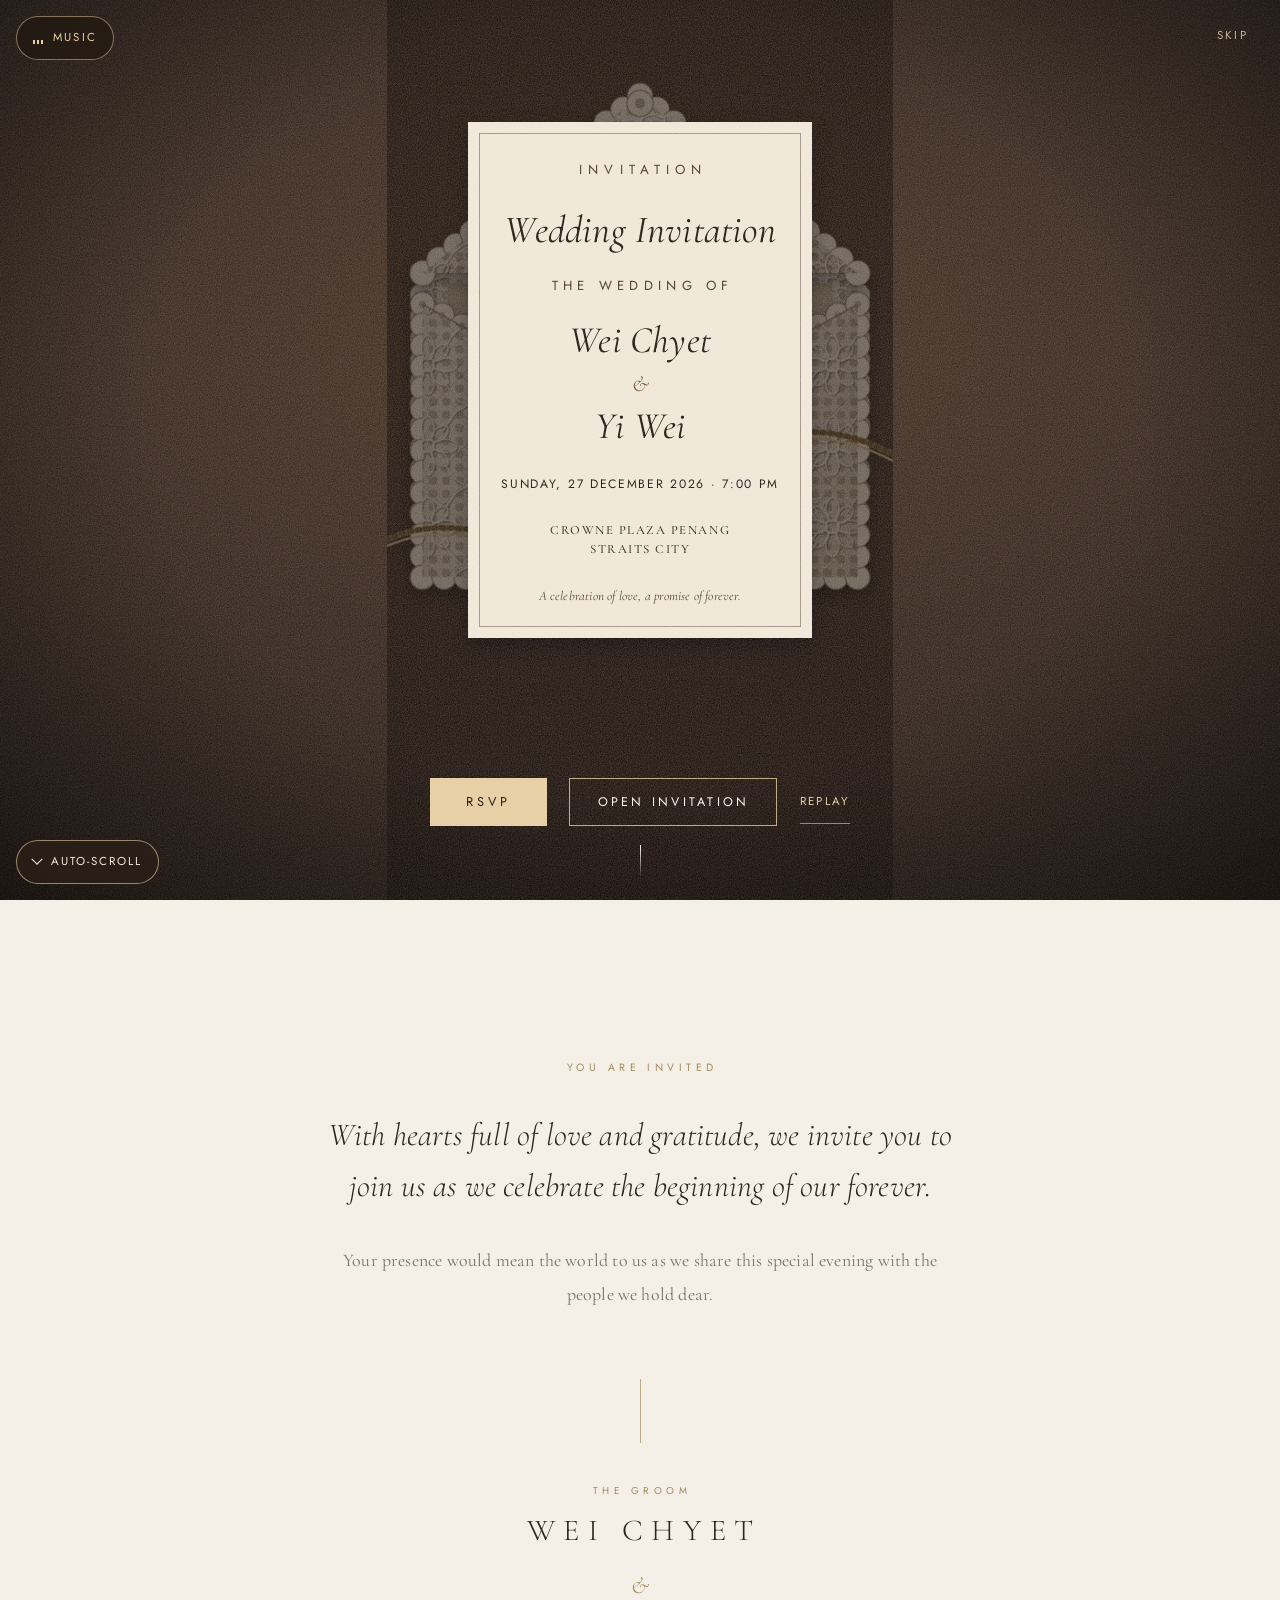
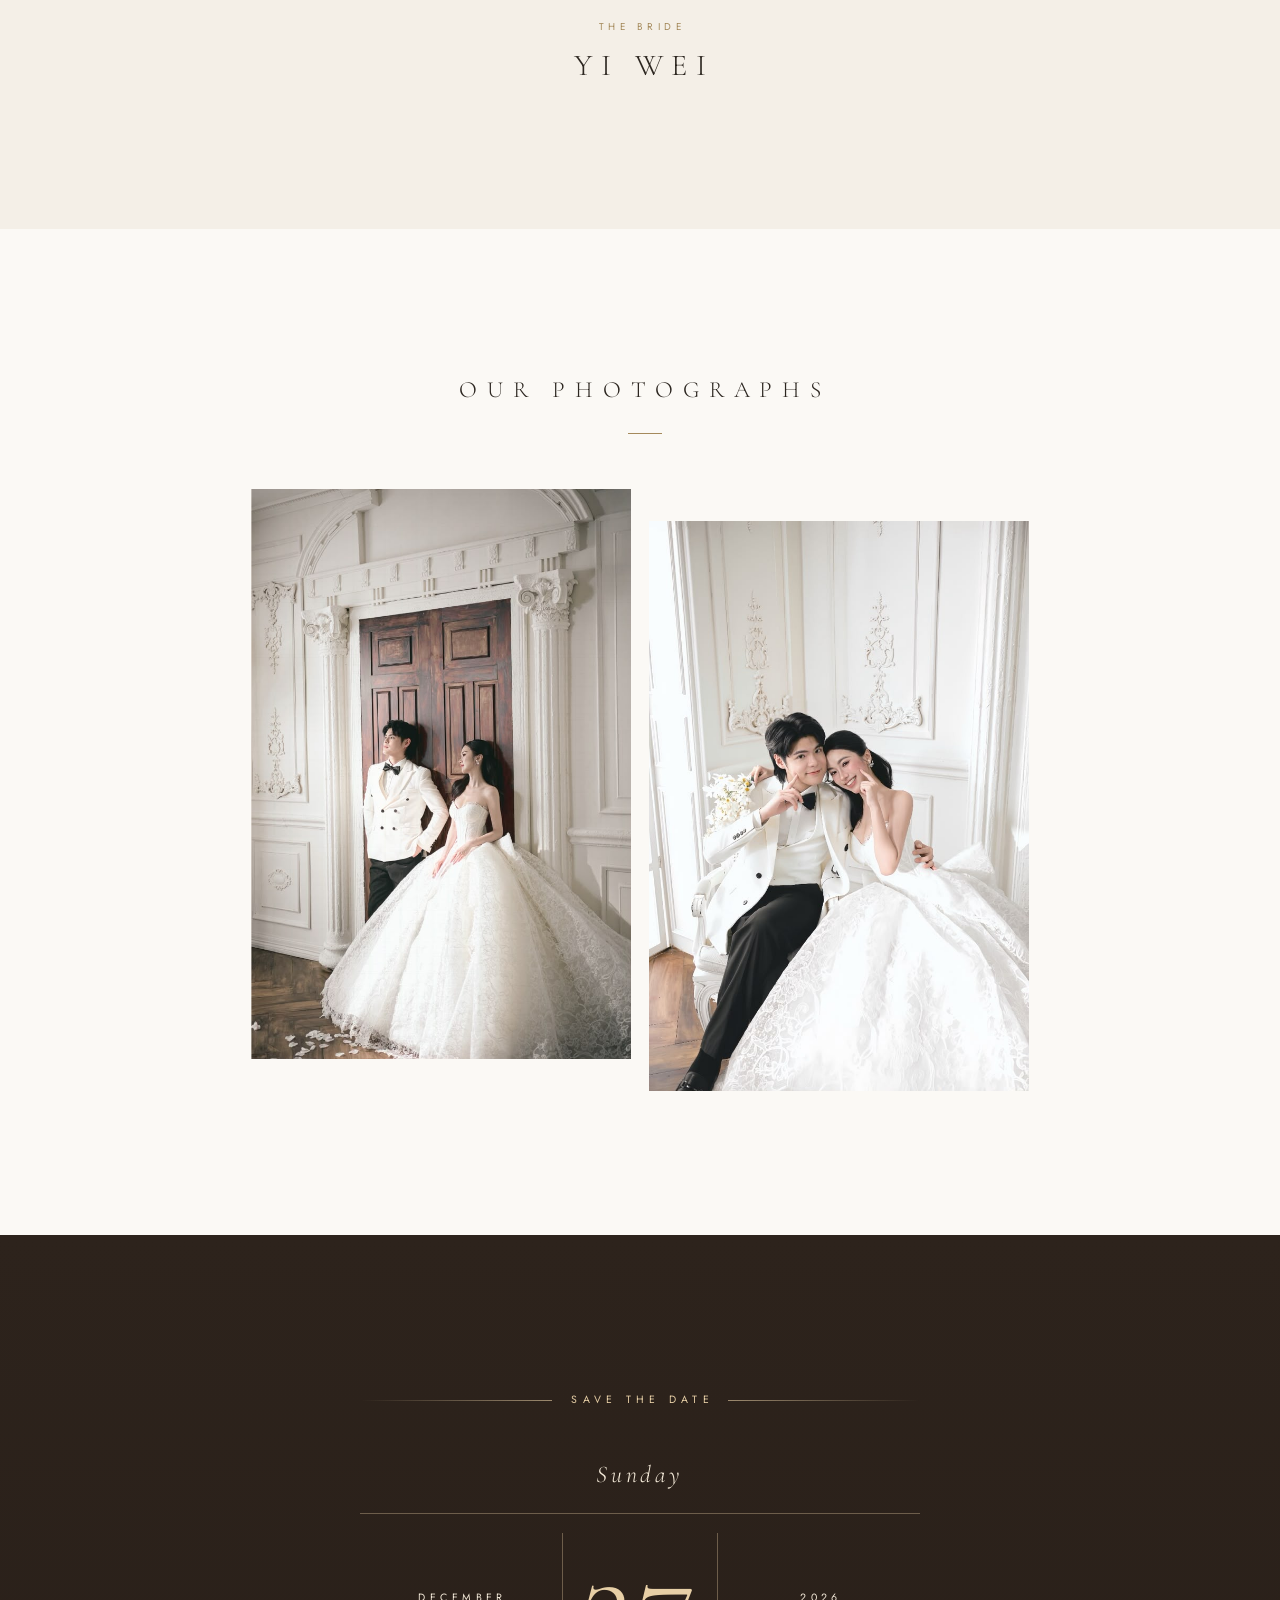
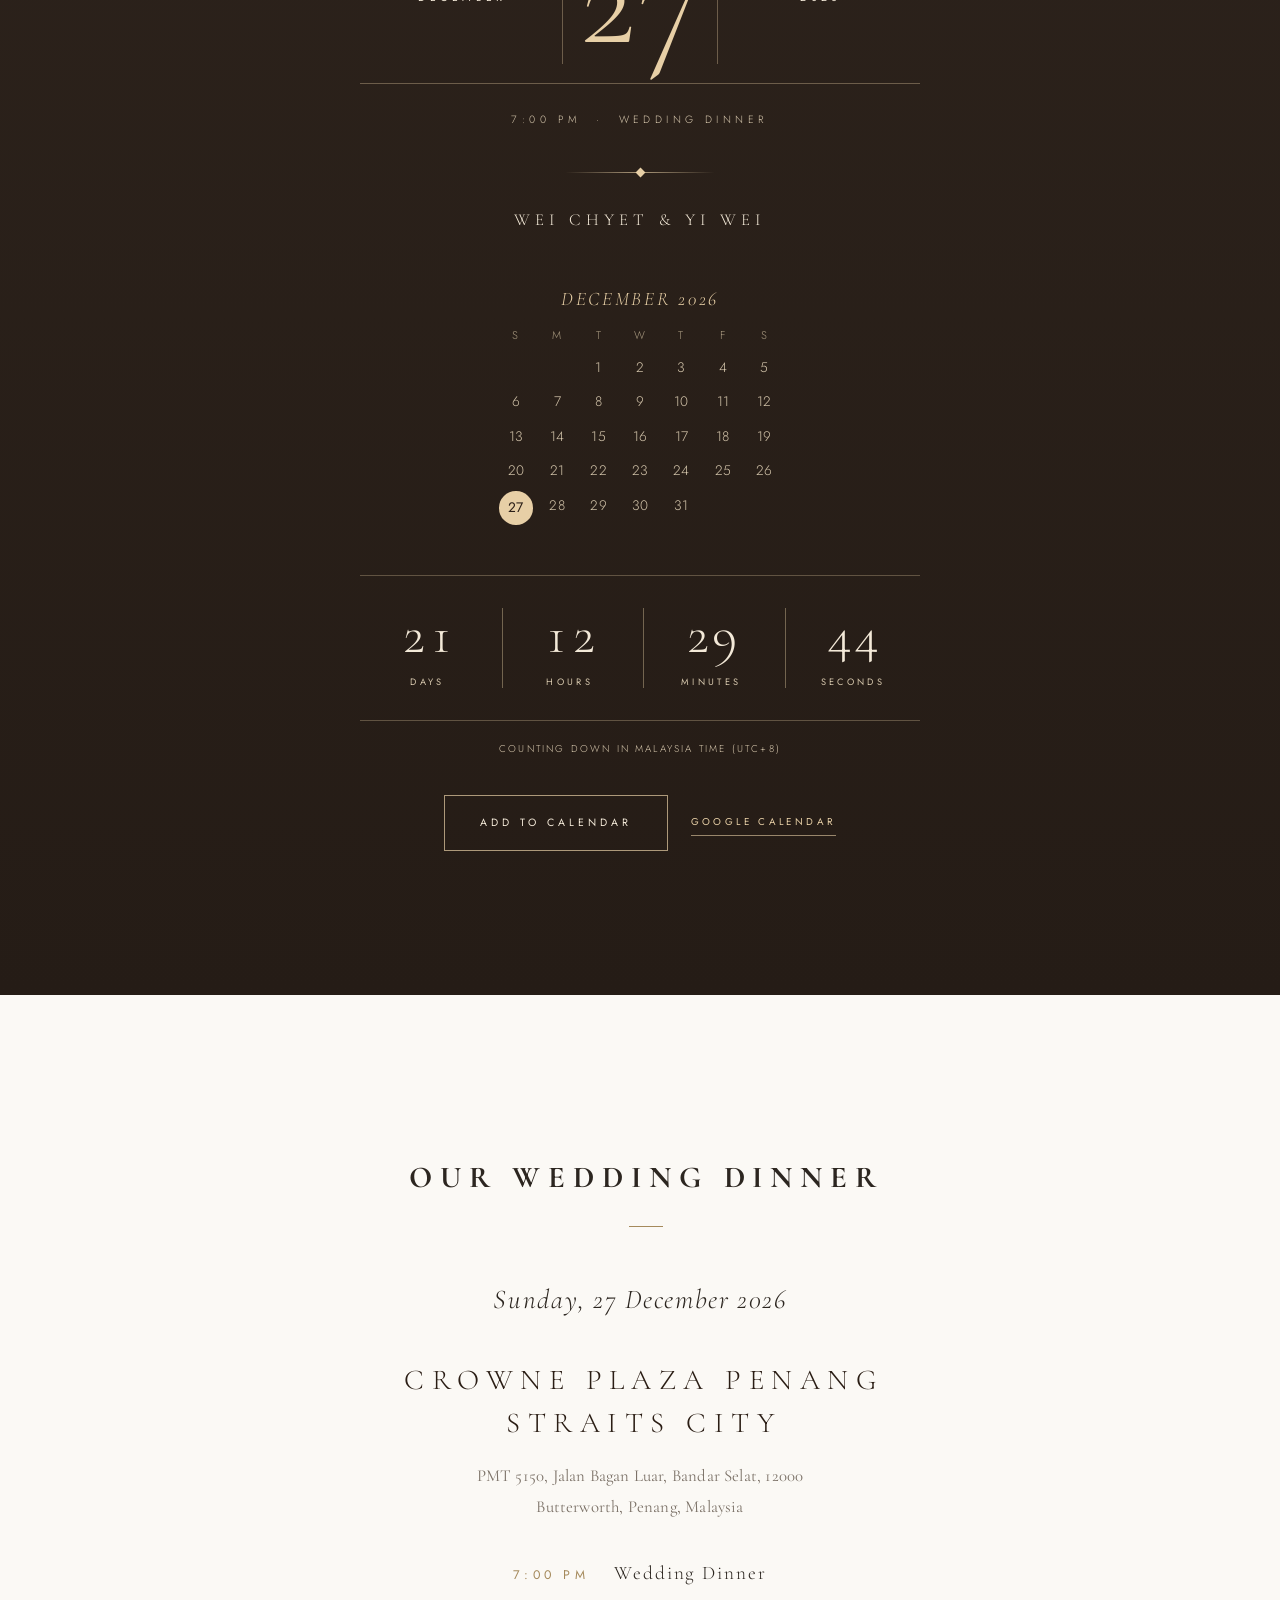
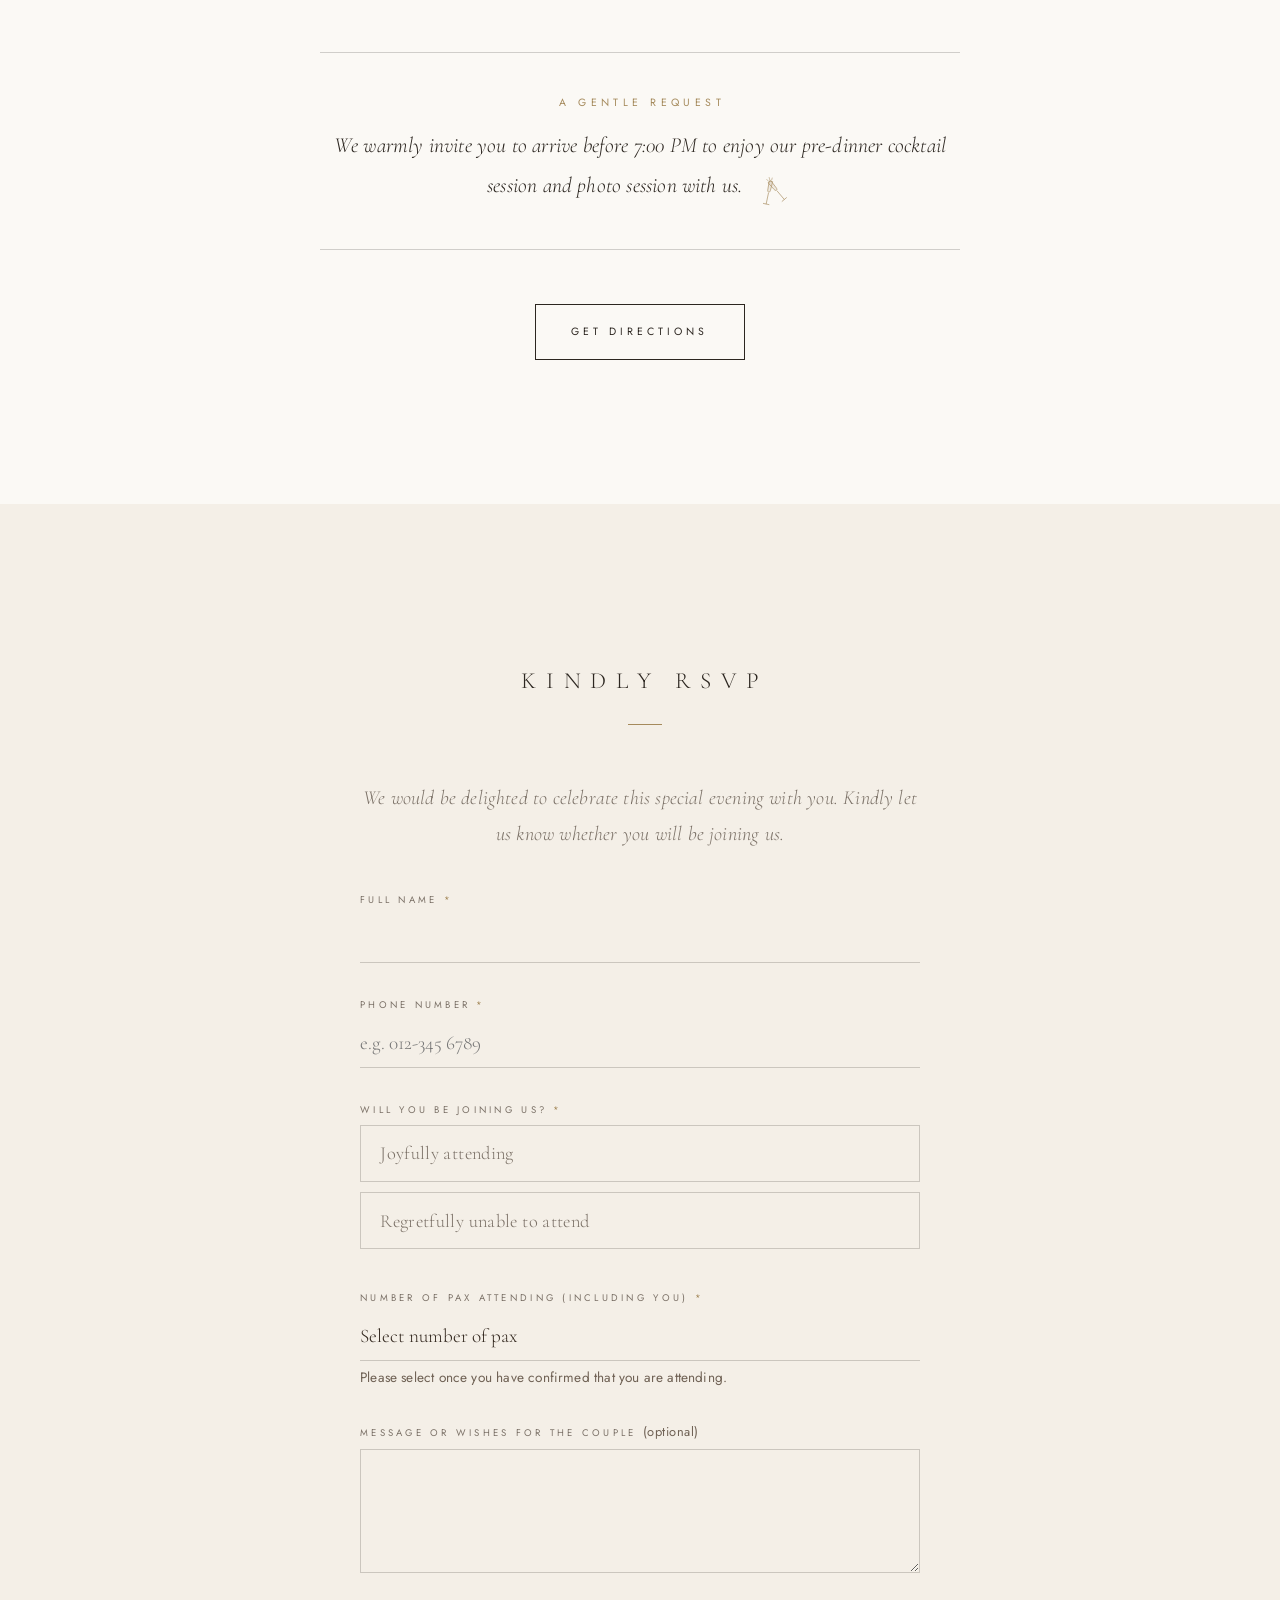
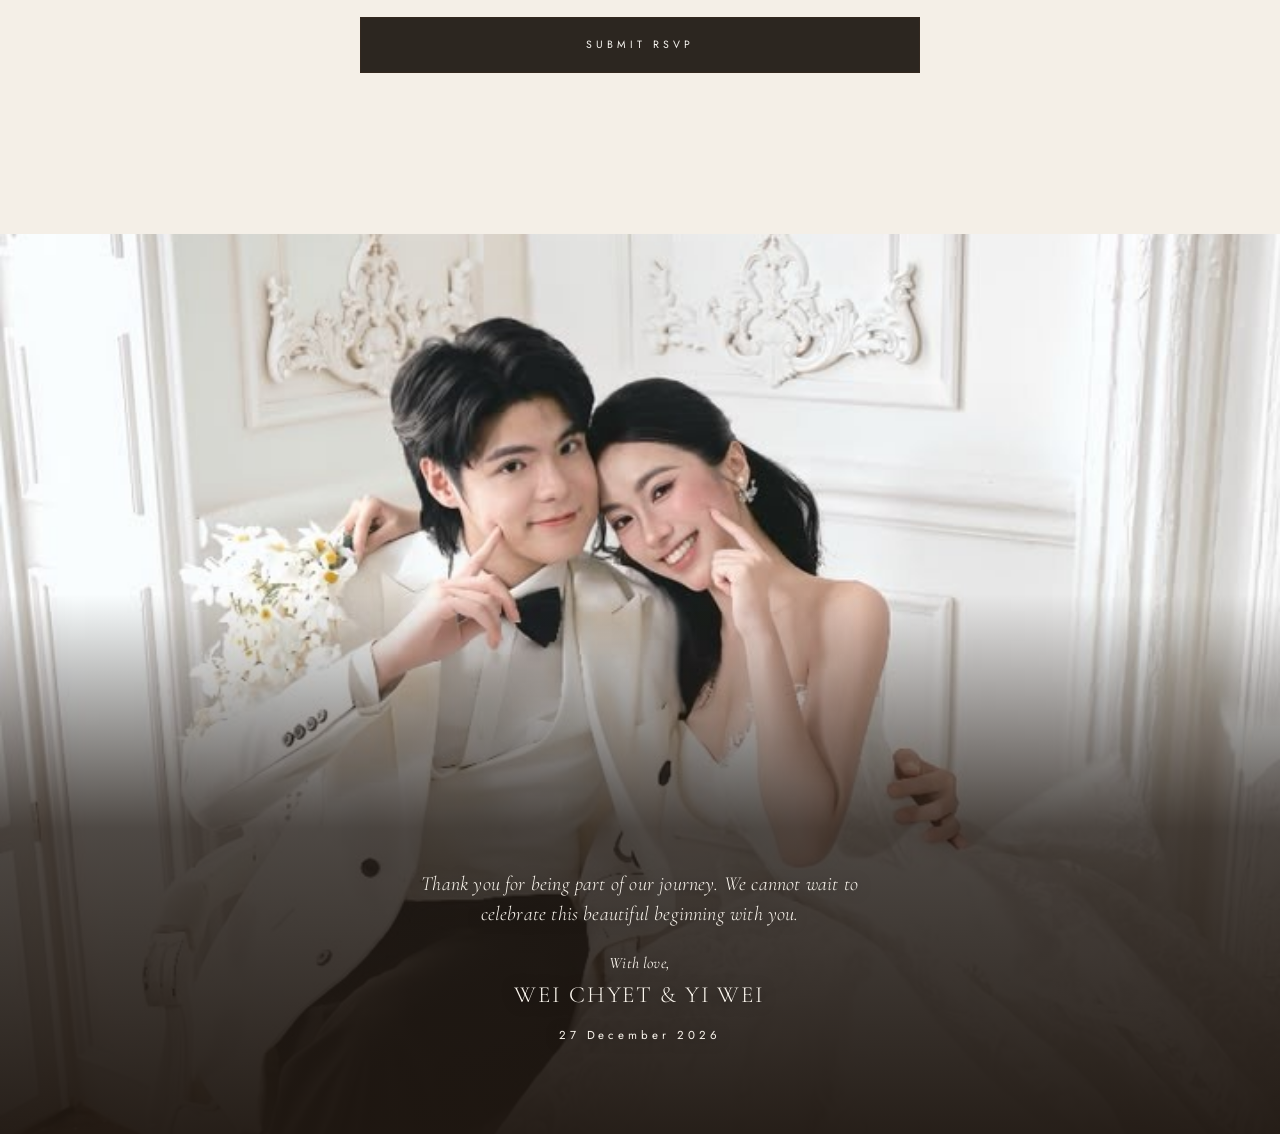
==== commit 1a0937e8: "Add files via upload" ====
--- a/index.html
+++ b/index.html
@@ -1,6 +1,12 @@
 <!DOCTYPE html>
 <html lang="en-MY">
 <head>
+<script>
+/* STEP: paste your Google Apps Script web app URL between the quotes below, then save this file. */
+window.RSVP_URL = "https://script.google.com/macros/s/AKfycbyLovvlBXQ15gg5ctVdrJ_7bmpz-tLGvAPuQTTzehQJwrcw2-A6j8_1sJPX7HG3_BKLBg/exec";
+/* MUSIC: leave "" to keep the built-in song. To use your own, upload your mp3 next to index.html and type its file name, e.g. "my-song.mp3". Type "off" for no music. */
+window.MUSIC_URL = "";
+</script>
 <meta charset="utf-8">
 <meta name="viewport" content="width=device-width, initial-scale=1, viewport-fit=cover">
 <title>The Wedding of Wei Chyet &amp; Yi Wei · 27 December 2026</title>
@@ -8,10 +14,474 @@
 <meta name="theme-color" content="#2b1f18">
 <meta property="og:title" content="The Wedding of Wei Chyet &amp; Yi Wei">
 <meta property="og:description" content="Sunday, 27 December 2026 · Crowne Plaza Penang Straits City">
-<meta property="og:image" content="assets/photos/couple-01.jpg">
-<link rel="preload" href="assets/fonts/cormorant-garamond-latin-300-normal.woff2" as="font" type="font/woff2" crossorigin>
-<link rel="stylesheet" href="style.css">
-<link rel="preload" as="image" href="assets/photos/couple-01.jpg">
+<meta property="og:image" content="[data-uri]">
+<style>@font-face{font-family:"Cormorant Garamond";font-style:normal;font-weight:700;font-display:swap;src:url([data-uri]) format("woff2")}
+@font-face{font-family:"Pinyon Script";font-style:normal;font-weight:400;font-display:swap;src:url([data-uri]) format("woff2")}
+@font-face{font-family:"Cormorant Garamond";font-style:normal;font-weight:300;font-display:swap;src:url([data-uri]) format("woff2")}
+@font-face{font-family:"Cormorant Garamond";font-style:normal;font-weight:400;font-display:swap;src:url([data-uri]) format("woff2")}
+@font-face{font-family:"Cormorant Garamond";font-style:normal;font-weight:500;font-display:swap;src:url([data-uri]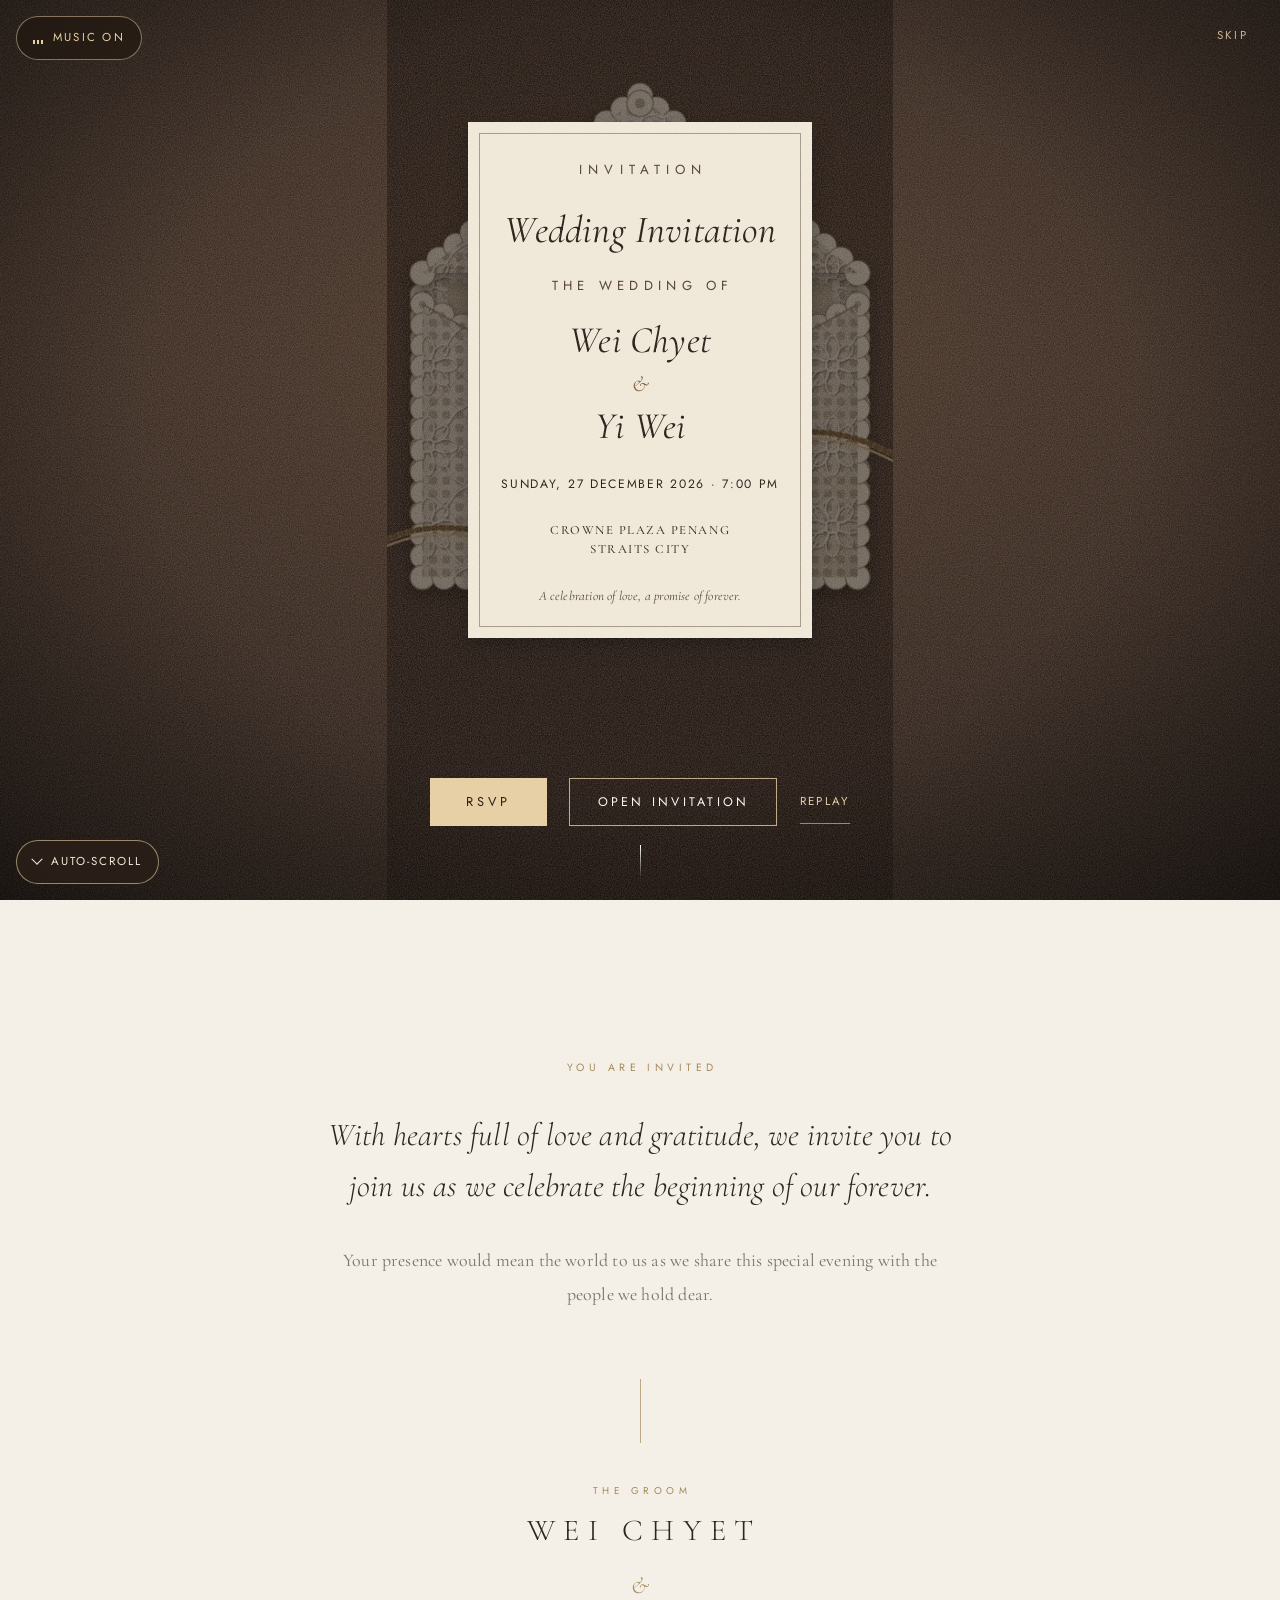
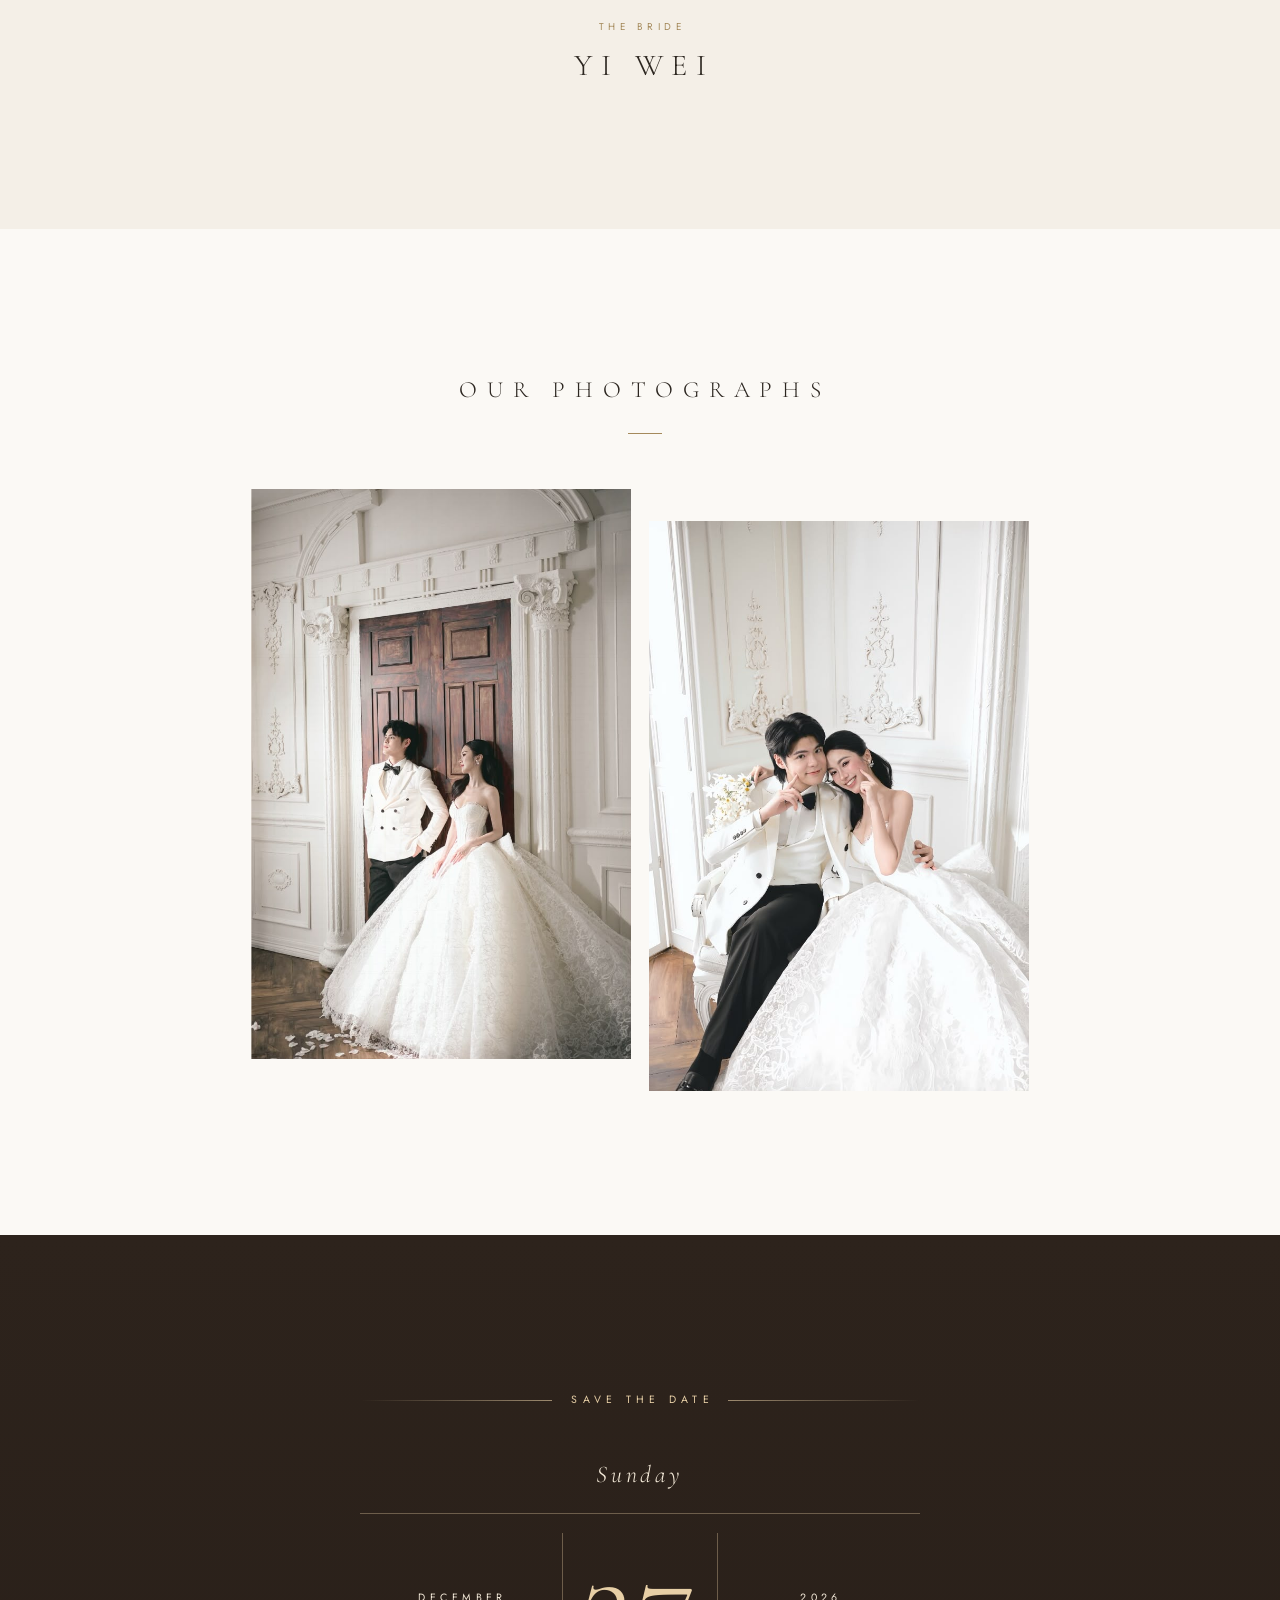
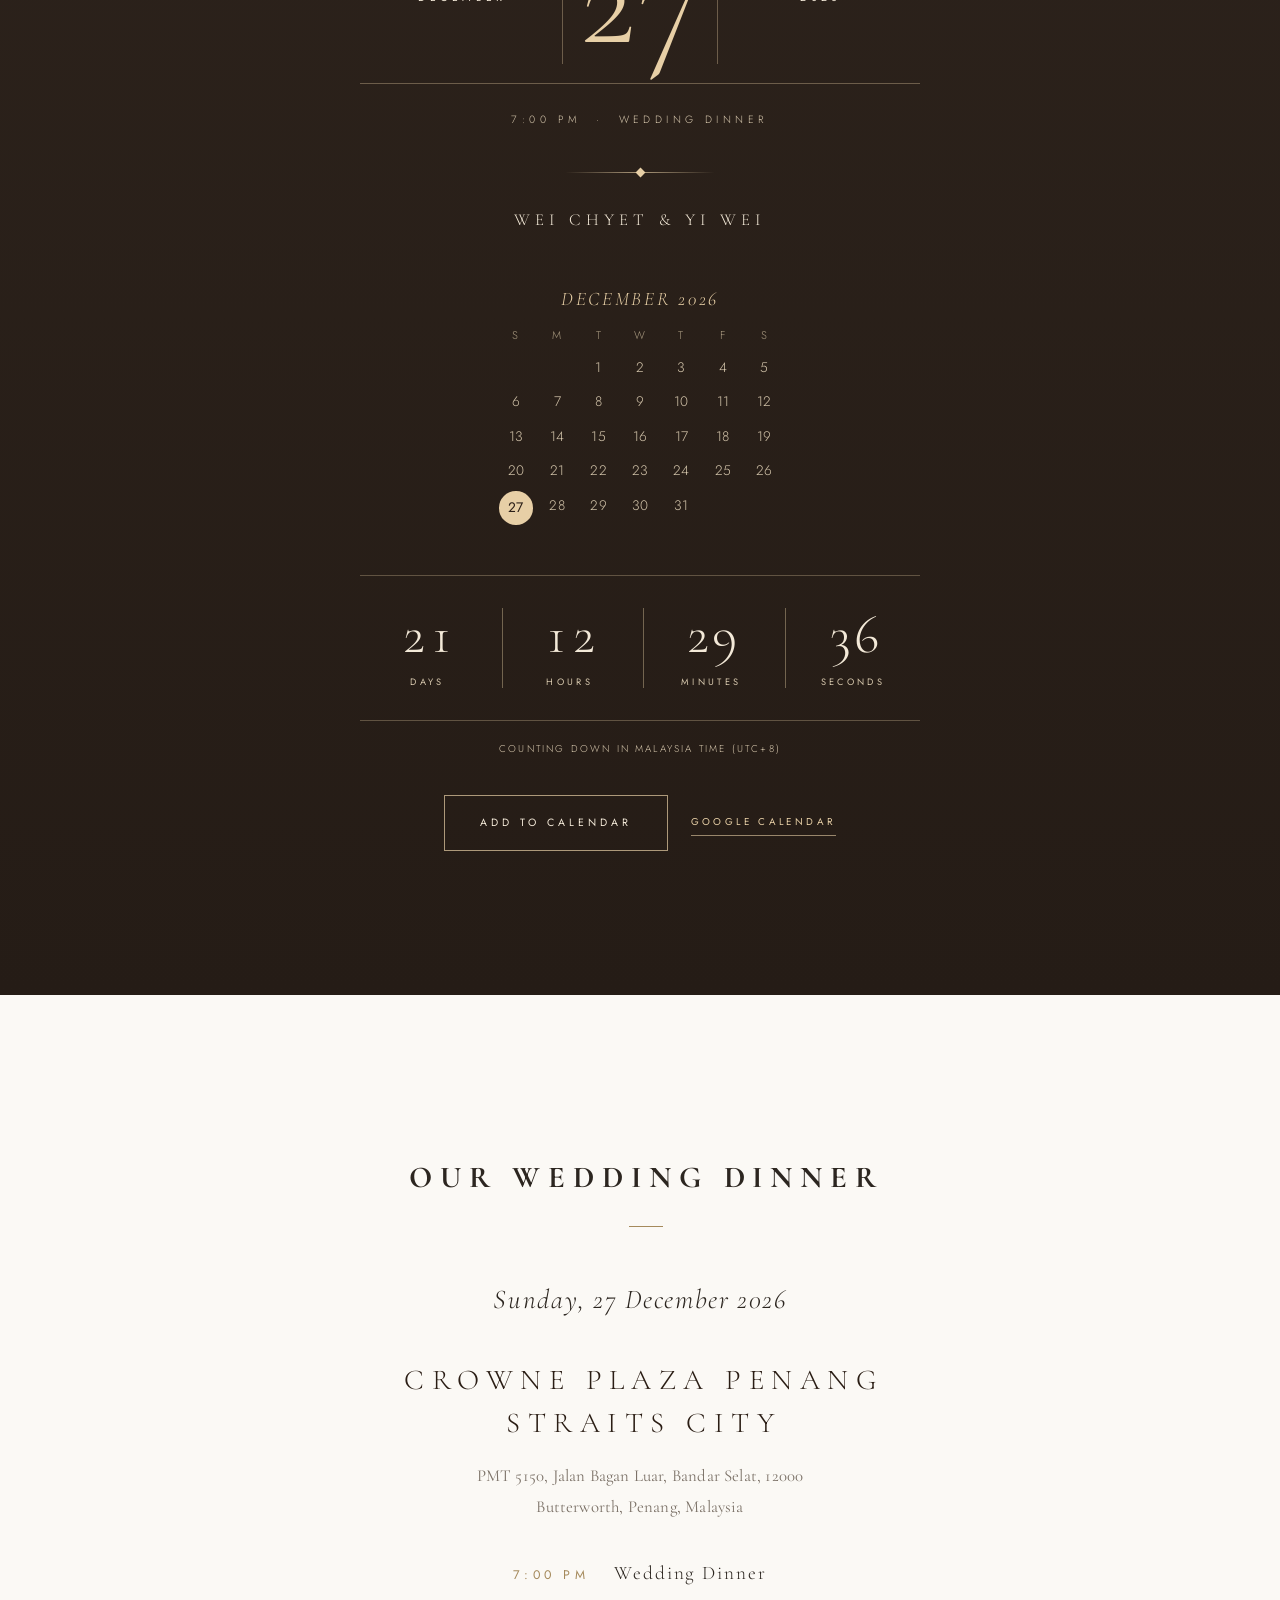
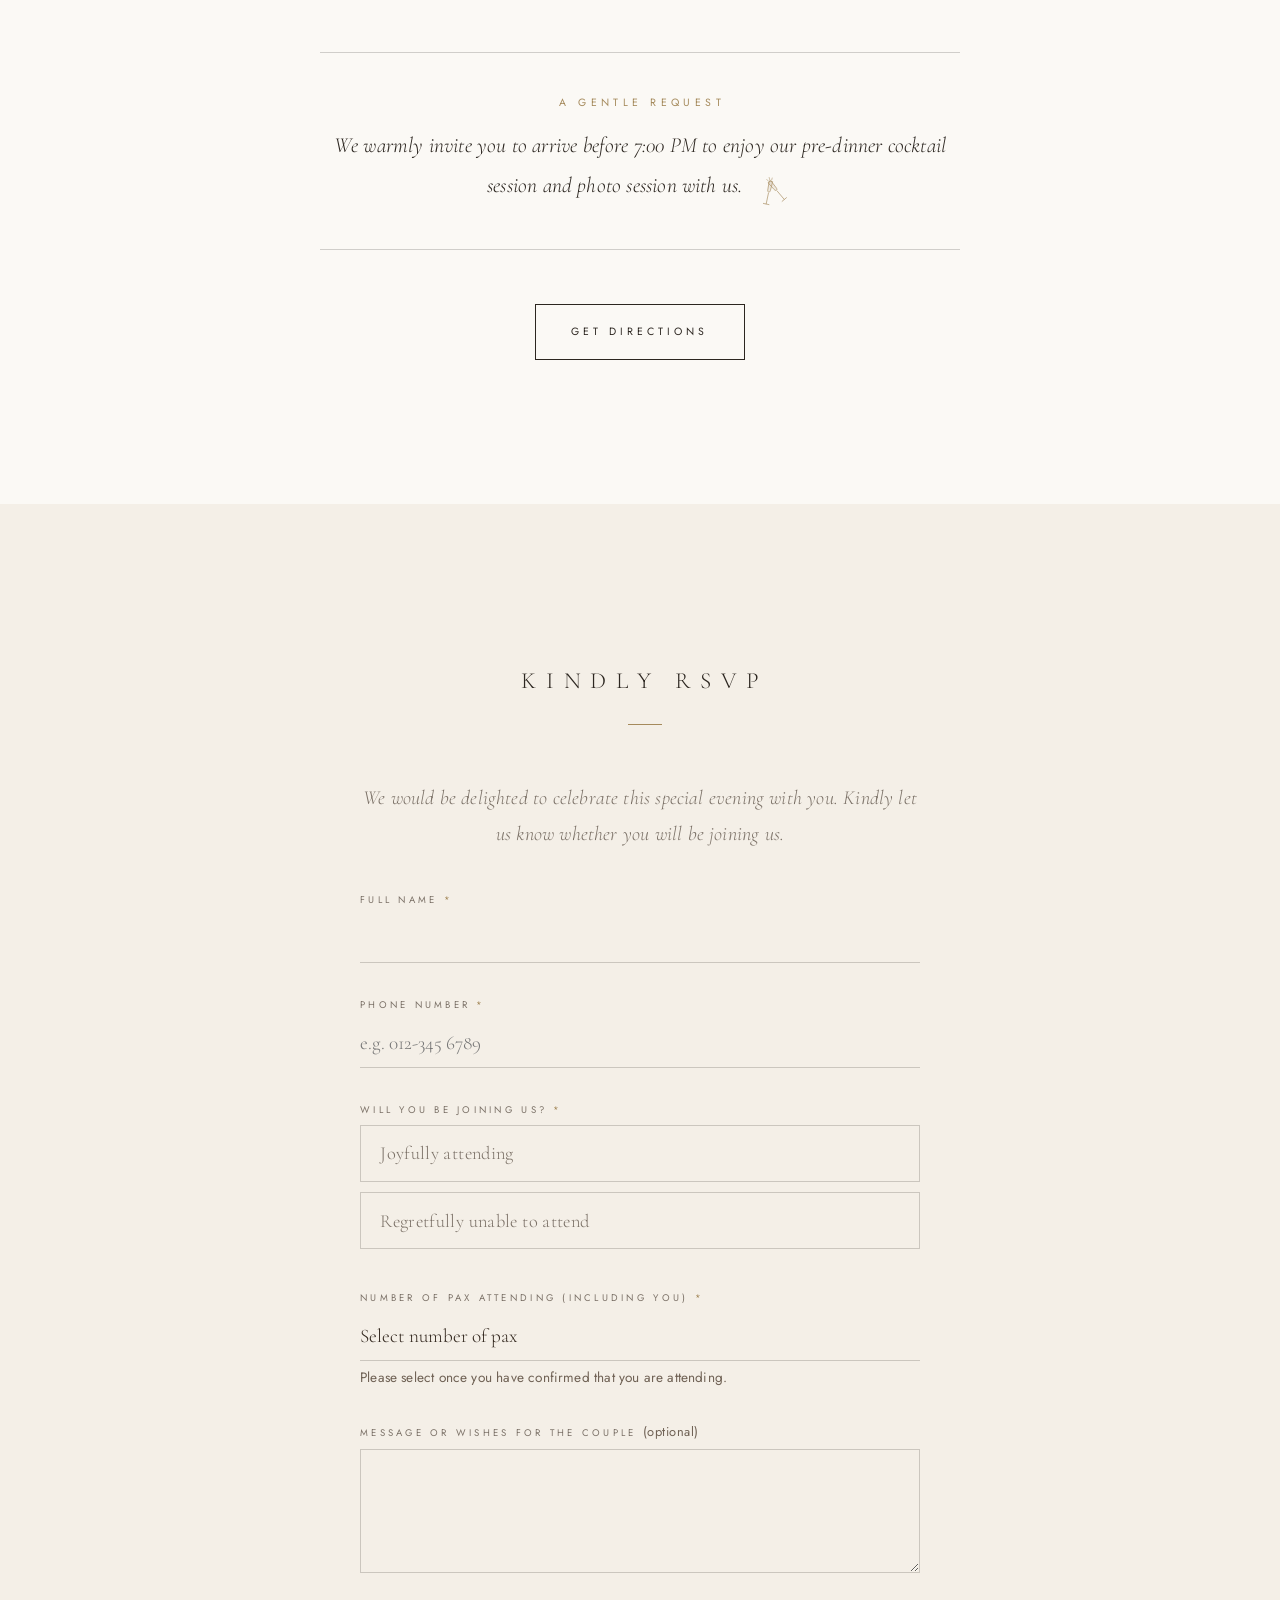
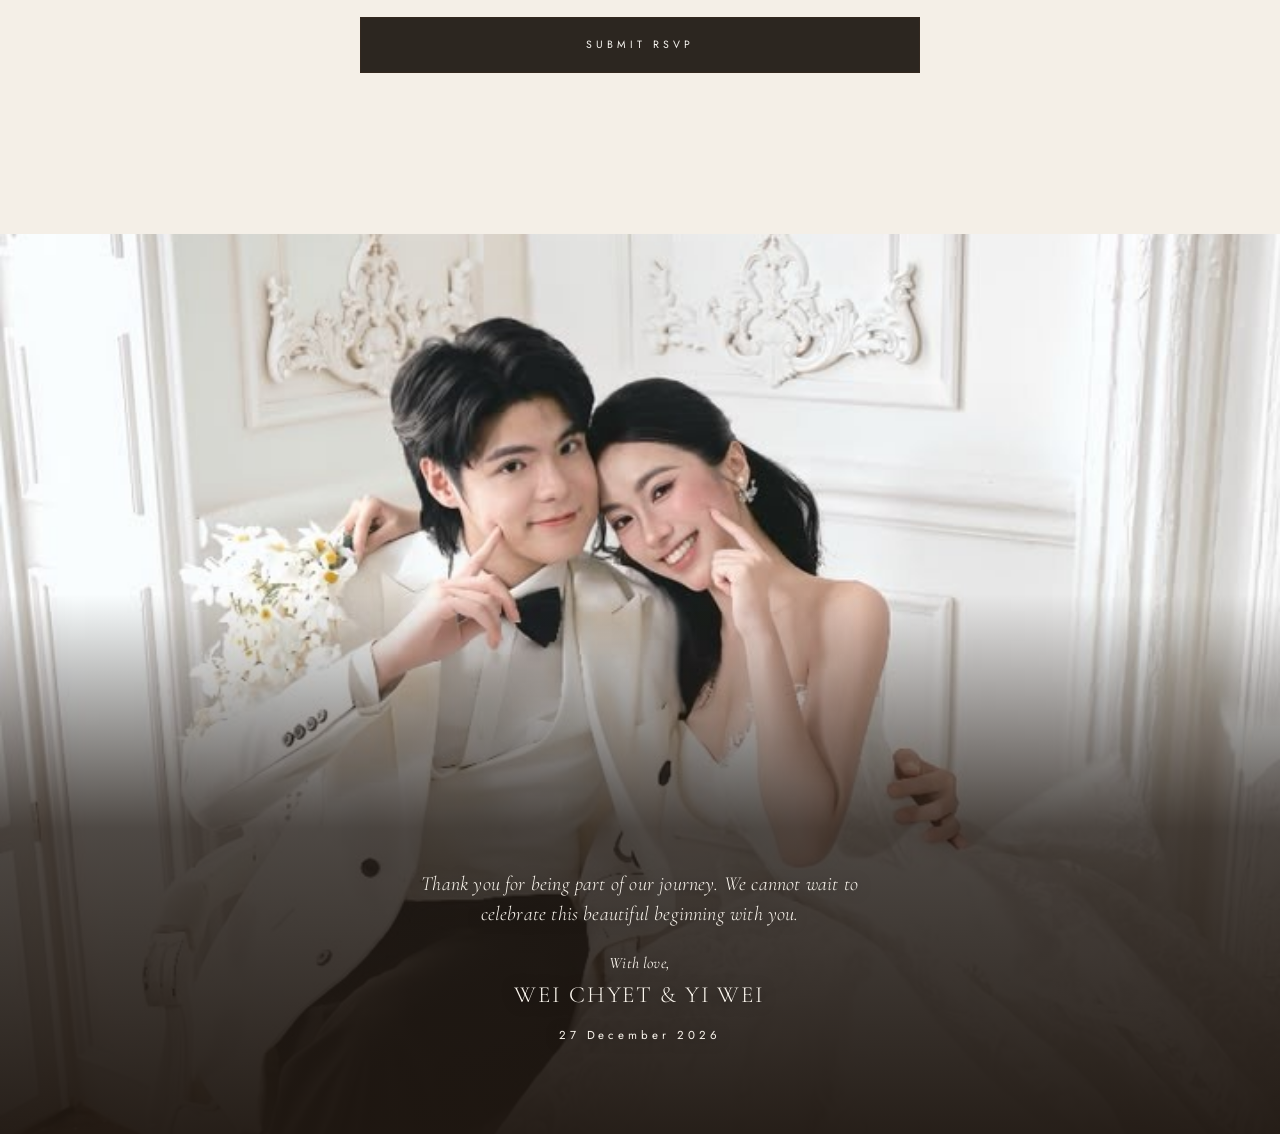
==== commit 6c5a05c4: "Add files via upload" ====
--- a/index.html
+++ b/index.html
@@ -1,12 +1,6 @@
 <!DOCTYPE html>
 <html lang="en-MY">
 <head>
-<script>
-/* STEP: paste your Google Apps Script web app URL between the quotes below, then save this file. */
-window.RSVP_URL = "https://script.google.com/macros/s/AKfycbyLovvlBXQ15gg5ctVdrJ_7bmpz-tLGvAPuQTTzehQJwrcw2-A6j8_1sJPX7HG3_BKLBg/exec";
-/* MUSIC: leave "" to keep the built-in song. To use your own, upload your mp3 next to index.html and type its file name, e.g. "my-song.mp3". Type "off" for no music. */
-window.MUSIC_URL = "";
-</script>
 <meta charset="utf-8">
 <meta name="viewport" content="width=device-width, initial-scale=1, viewport-fit=cover">
 <title>The Wedding of Wei Chyet &amp; Yi Wei · 27 December 2026</title>
@@ -14,474 +8,10 @@
 <meta name="theme-color" content="#2b1f18">
 <meta property="og:title" content="The Wedding of Wei Chyet &amp; Yi Wei">
 <meta property="og:description" content="Sunday, 27 December 2026 · Crowne Plaza Penang Straits City">
-<meta property="og:image" content="[data-uri]">
-<style>@font-face{font-family:"Cormorant Garamond";font-style:normal;font-weight:700;font-display:swap;src:url([data-uri]) format("woff2")}
-@font-face{font-family:"Pinyon Script";font-style:normal;font-weight:400;font-display:swap;src:url([data-uri]) format("woff2")}
-@font-face{font-family:"Cormorant Garamond";font-style:normal;font-weight:300;font-display:swap;src:url([data-uri]) format("woff2")}
-@font-face{font-family:"Cormorant Garamond";font-style:normal;font-weight:400;font-display:swap;src:url([data-uri]) format("woff2")}
-@font-face{font-family:"Cormorant Garamond";font-style:normal;font-weight:500;font-display:swap;src:url([data-uri]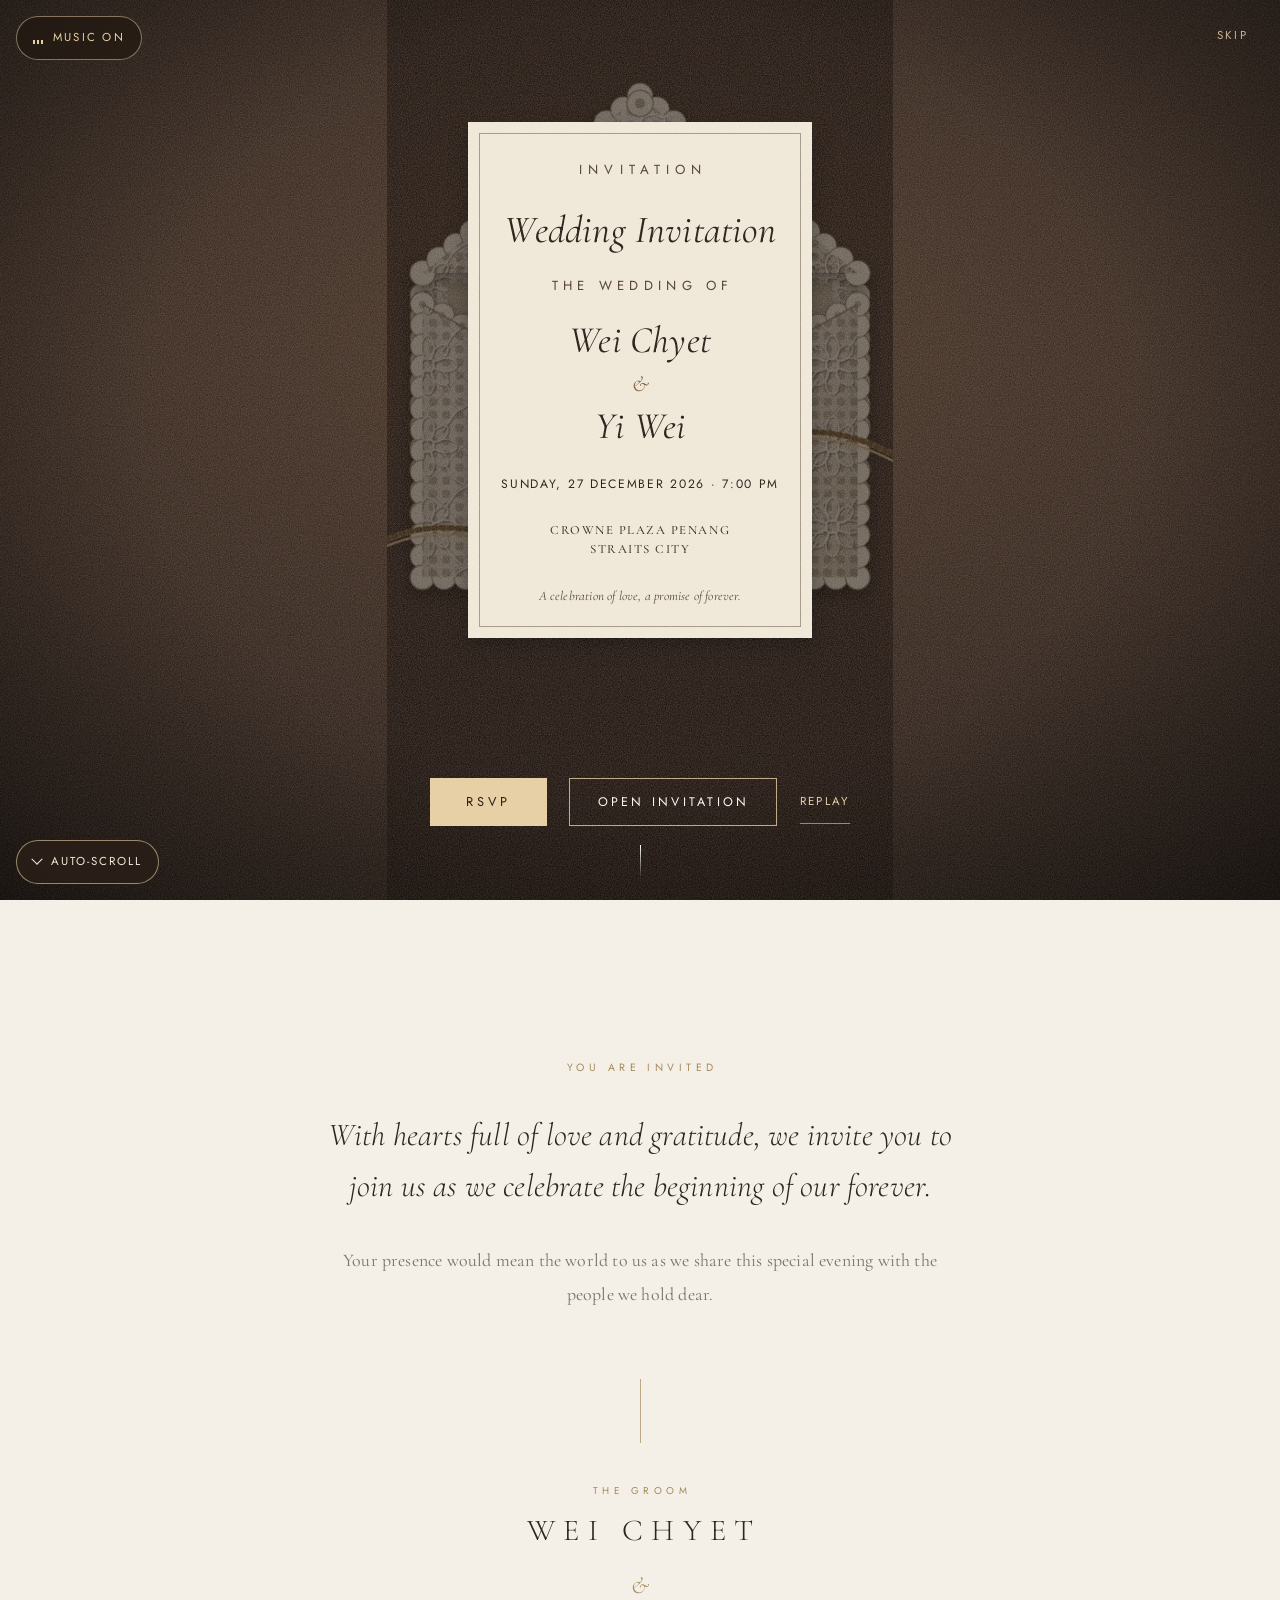
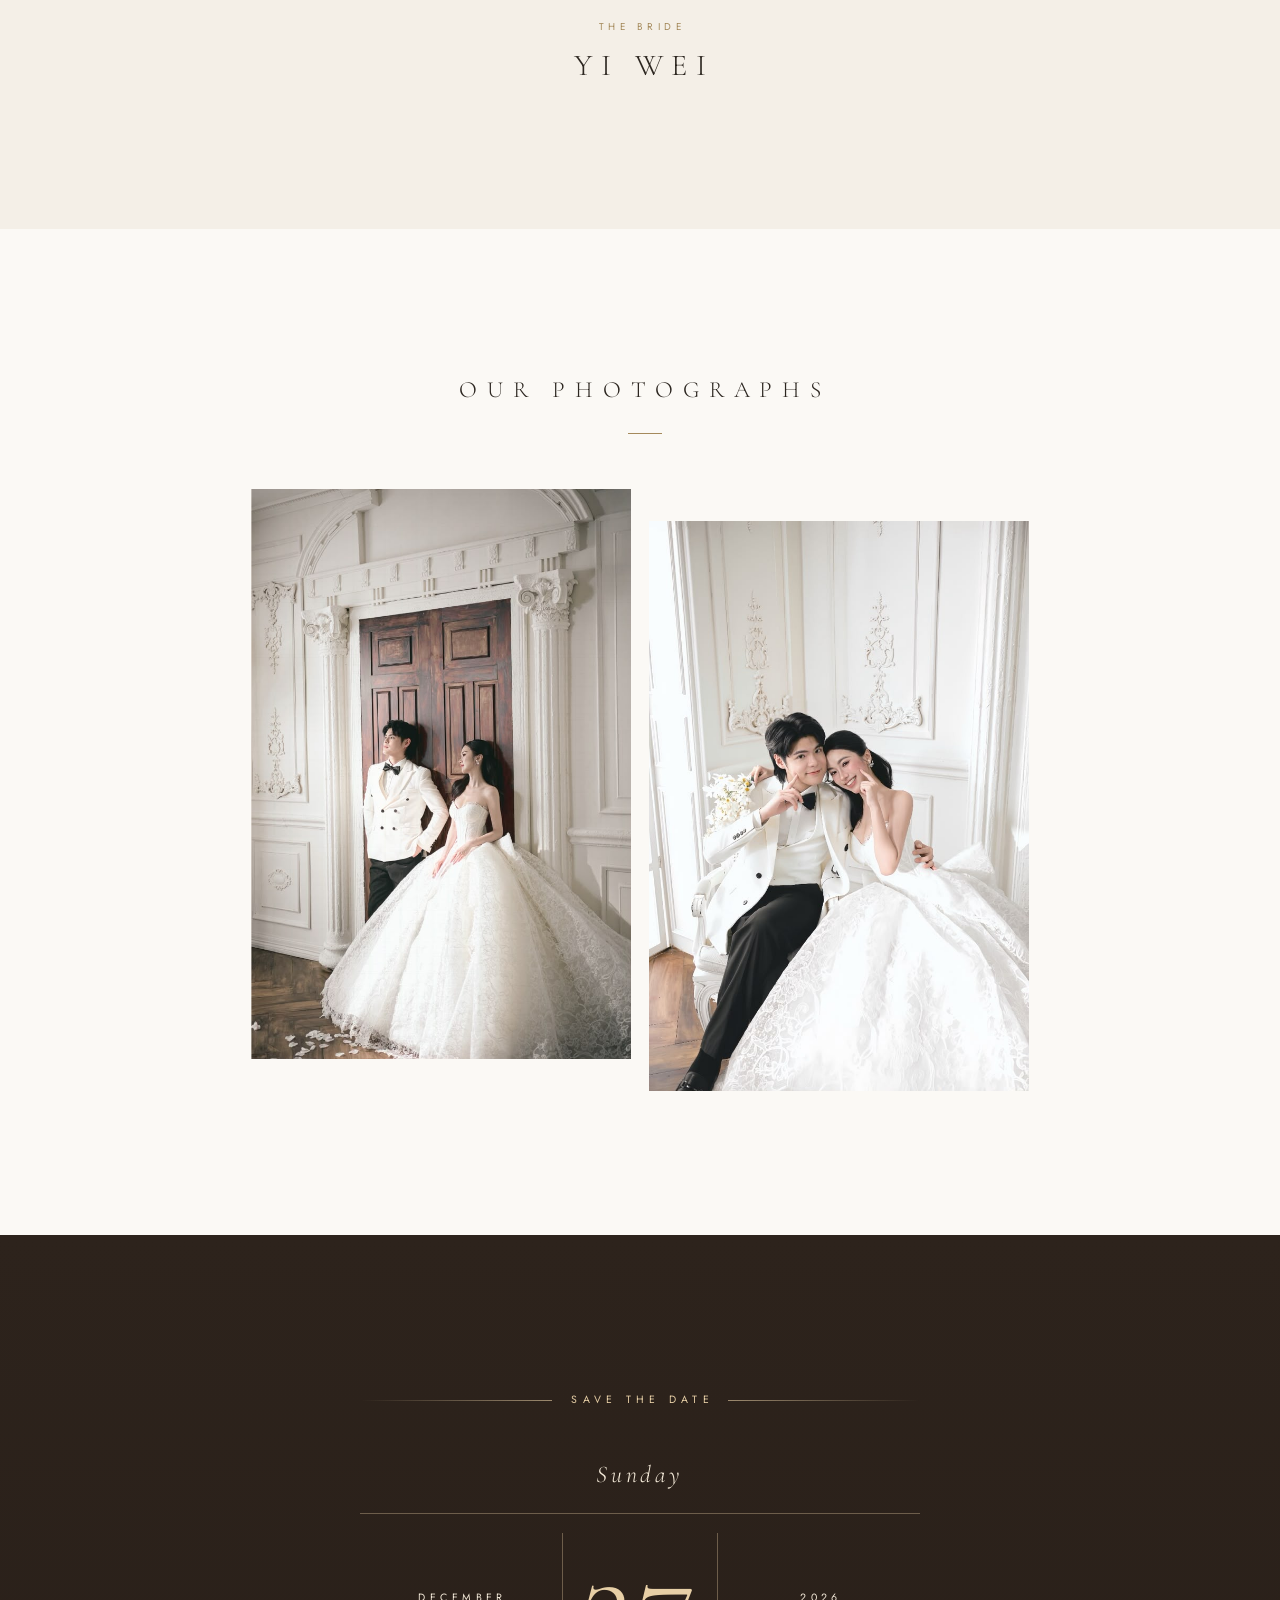
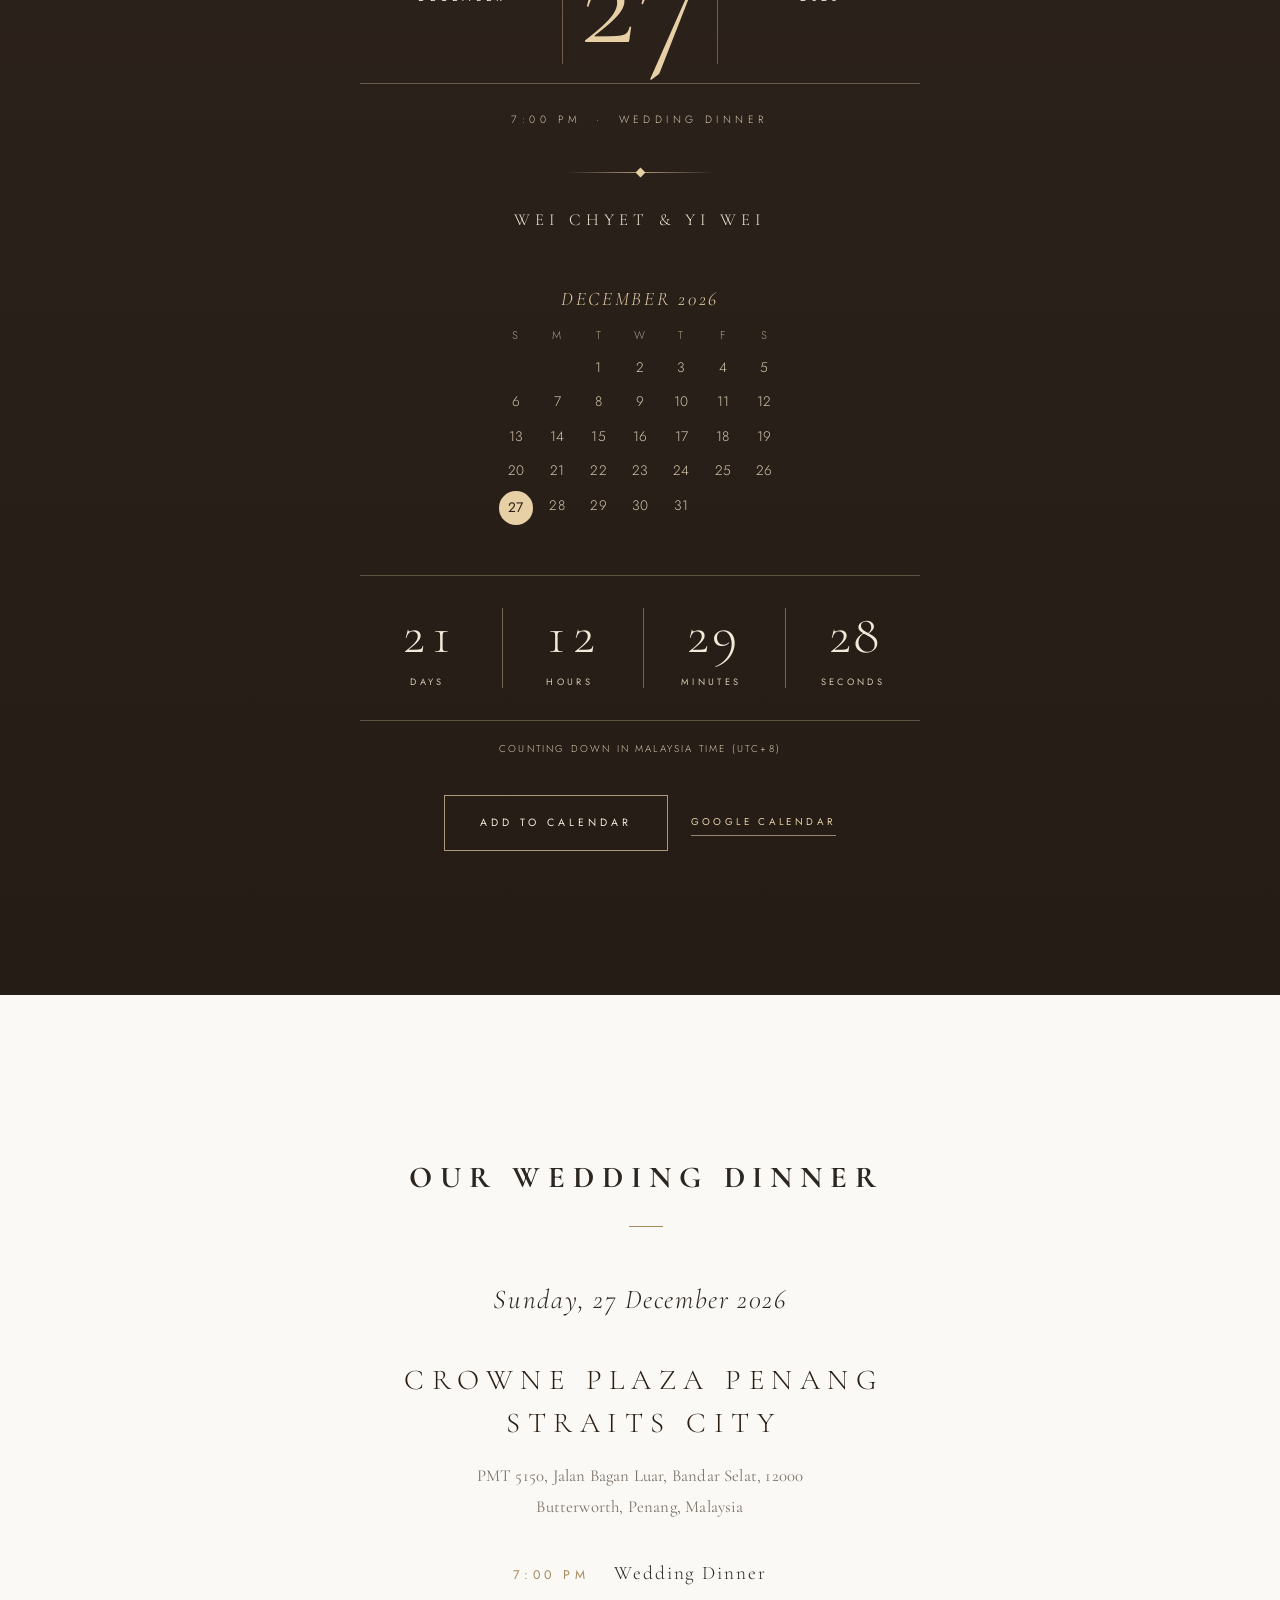
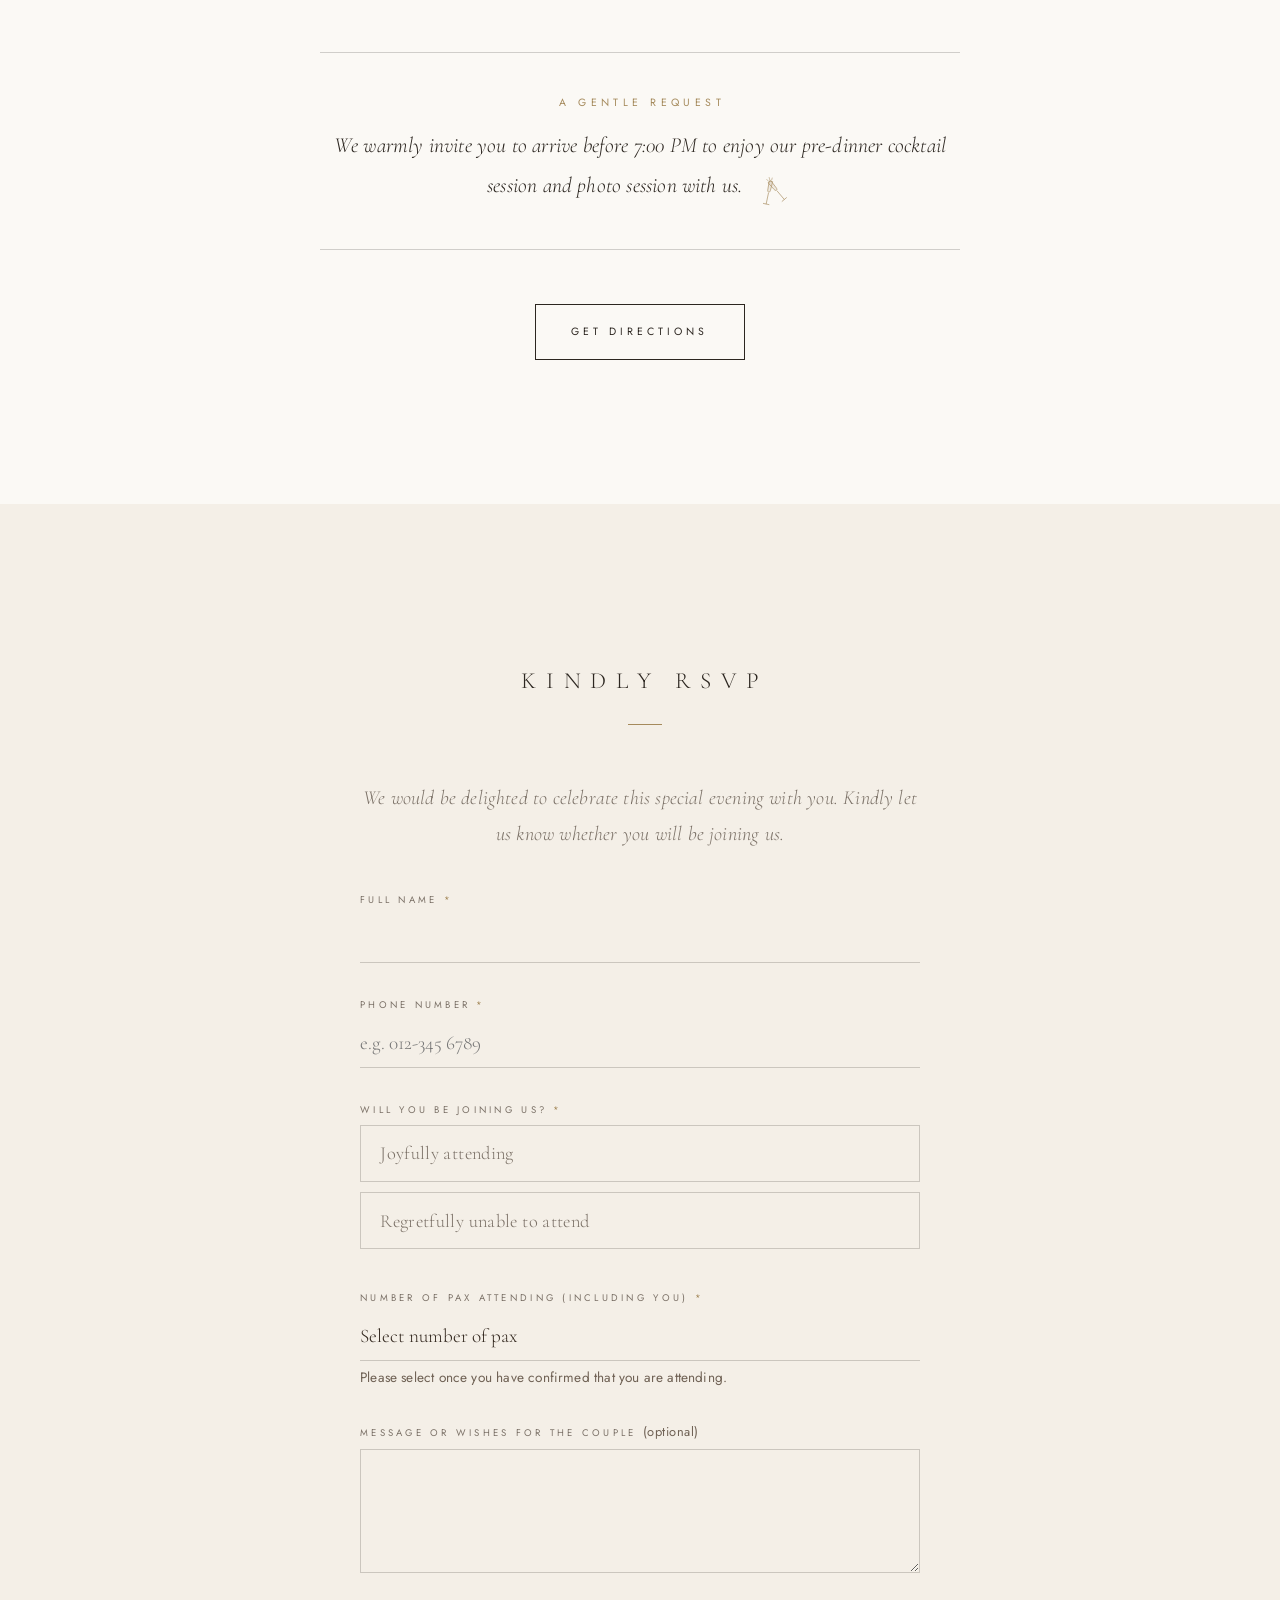
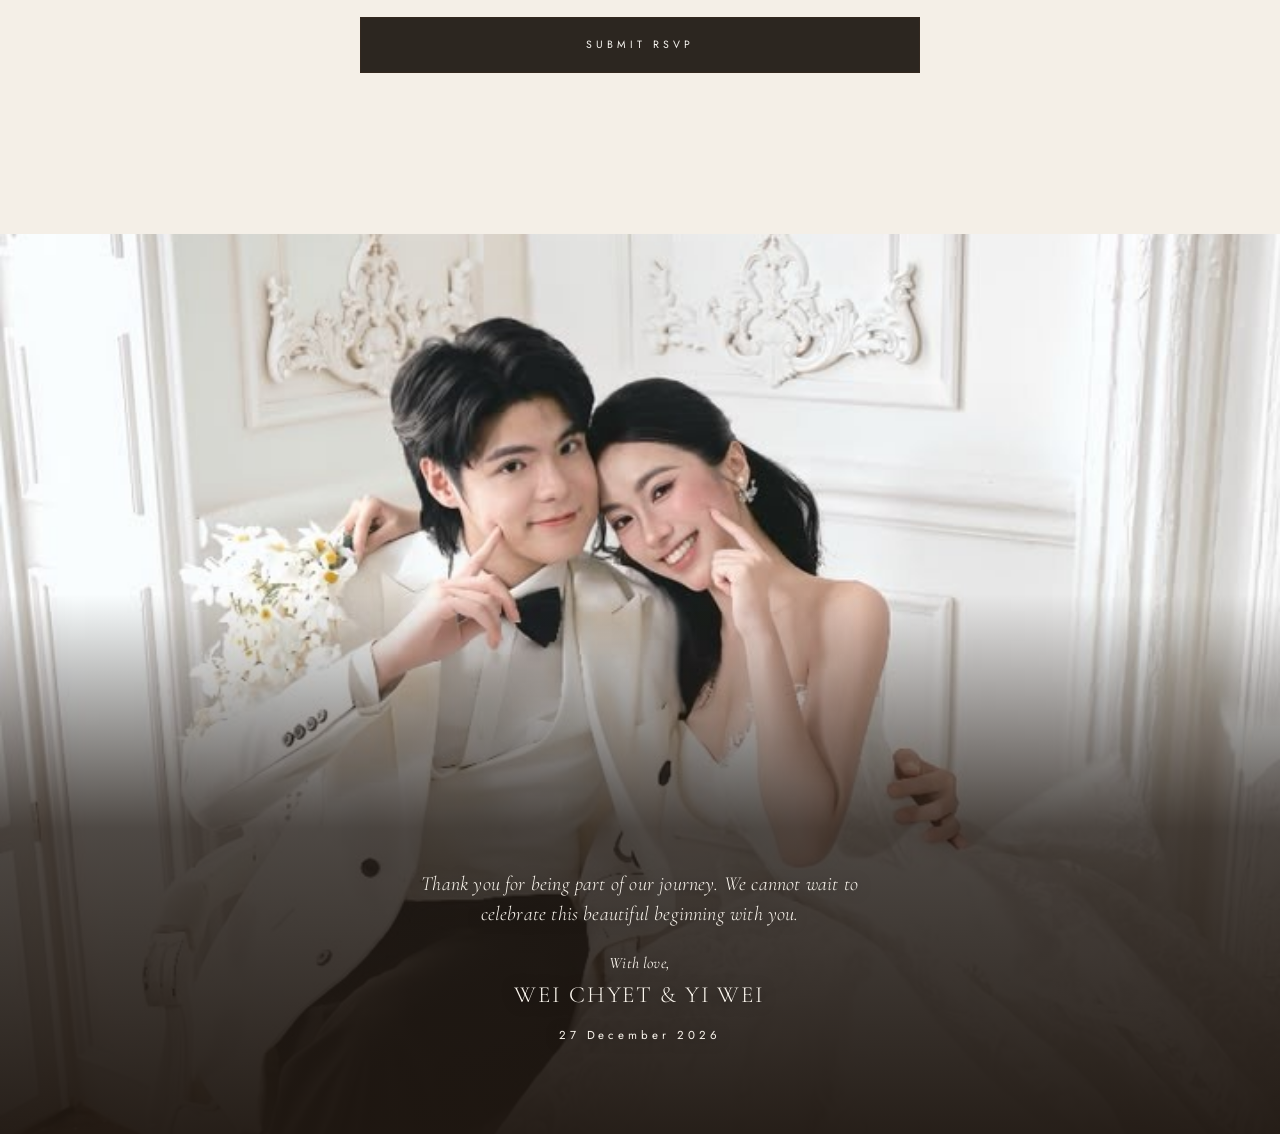
==== commit b46cd898: "Add files via upload" ====
--- a/index.html
+++ b/index.html
@@ -1,6 +1,12 @@
 <!DOCTYPE html>
 <html lang="en-MY">
 <head>
+<script>
+/* STEP: paste your Google Apps Script web app URL between the quotes below, then save this file. */
+window.RSVP_URL = "https://script.google.com/macros/s/AKfycbyLovvlBXQ15gg5ctVdrJ_7bmpz-tLGvAPuQTTzehQJwrcw2-A6j8_1sJPX7HG3_BKLBg/exec";
+/* MUSIC: leave "" to keep the built-in song. To use your own, upload your mp3 next to index.html and type its file name, e.g. "my-song.mp3". Type "off" for no music. */
+window.MUSIC_URL = "first-love-bgm.mp3";
+</script>
 <meta charset="utf-8">
 <meta name="viewport" content="width=device-width, initial-scale=1, viewport-fit=cover">
 <title>The Wedding of Wei Chyet &amp; Yi Wei · 27 December 2026</title>
@@ -8,10 +14,483 @@
 <meta name="theme-color" content="#2b1f18">
 <meta property="og:title" content="The Wedding of Wei Chyet &amp; Yi Wei">
 <meta property="og:description" content="Sunday, 27 December 2026 · Crowne Plaza Penang Straits City">
-<meta property="og:image" content="assets/photos/couple-01.jpg">
-<link rel="preload" href="assets/fonts/cormorant-garamond-latin-300-normal.woff2" as="font" type="font/woff2" crossorigin>
-<link rel="stylesheet" href="style.css">
-<link rel="preload" as="image" href="assets/photos/couple-01.jpg">
+<meta property="og:image" content="[data-uri]">
+<style>@font-face{font-family:"Cormorant Garamond";font-style:normal;font-weight:700;font-display:swap;src:url([data-uri]) format("woff2")}
+@font-face{font-family:"Pinyon Script";font-style:normal;font-weight:400;font-display:swap;src:url([data-uri]) format("woff2")}
+@font-face{font-family:"Cormorant Garamond";font-style:normal;font-weight:300;font-display:swap;src:url([data-uri]) format("woff2")}
+@font-face{font-family:"Cormorant Garamond";font-style:normal;font-weight:400;font-display:swap;src:url([data-uri]) format("woff2")}
+@font-face{font-family:"Cormorant Garamond";font-style:normal;font-weight:500;font-display:swap;src:url([data-uri]